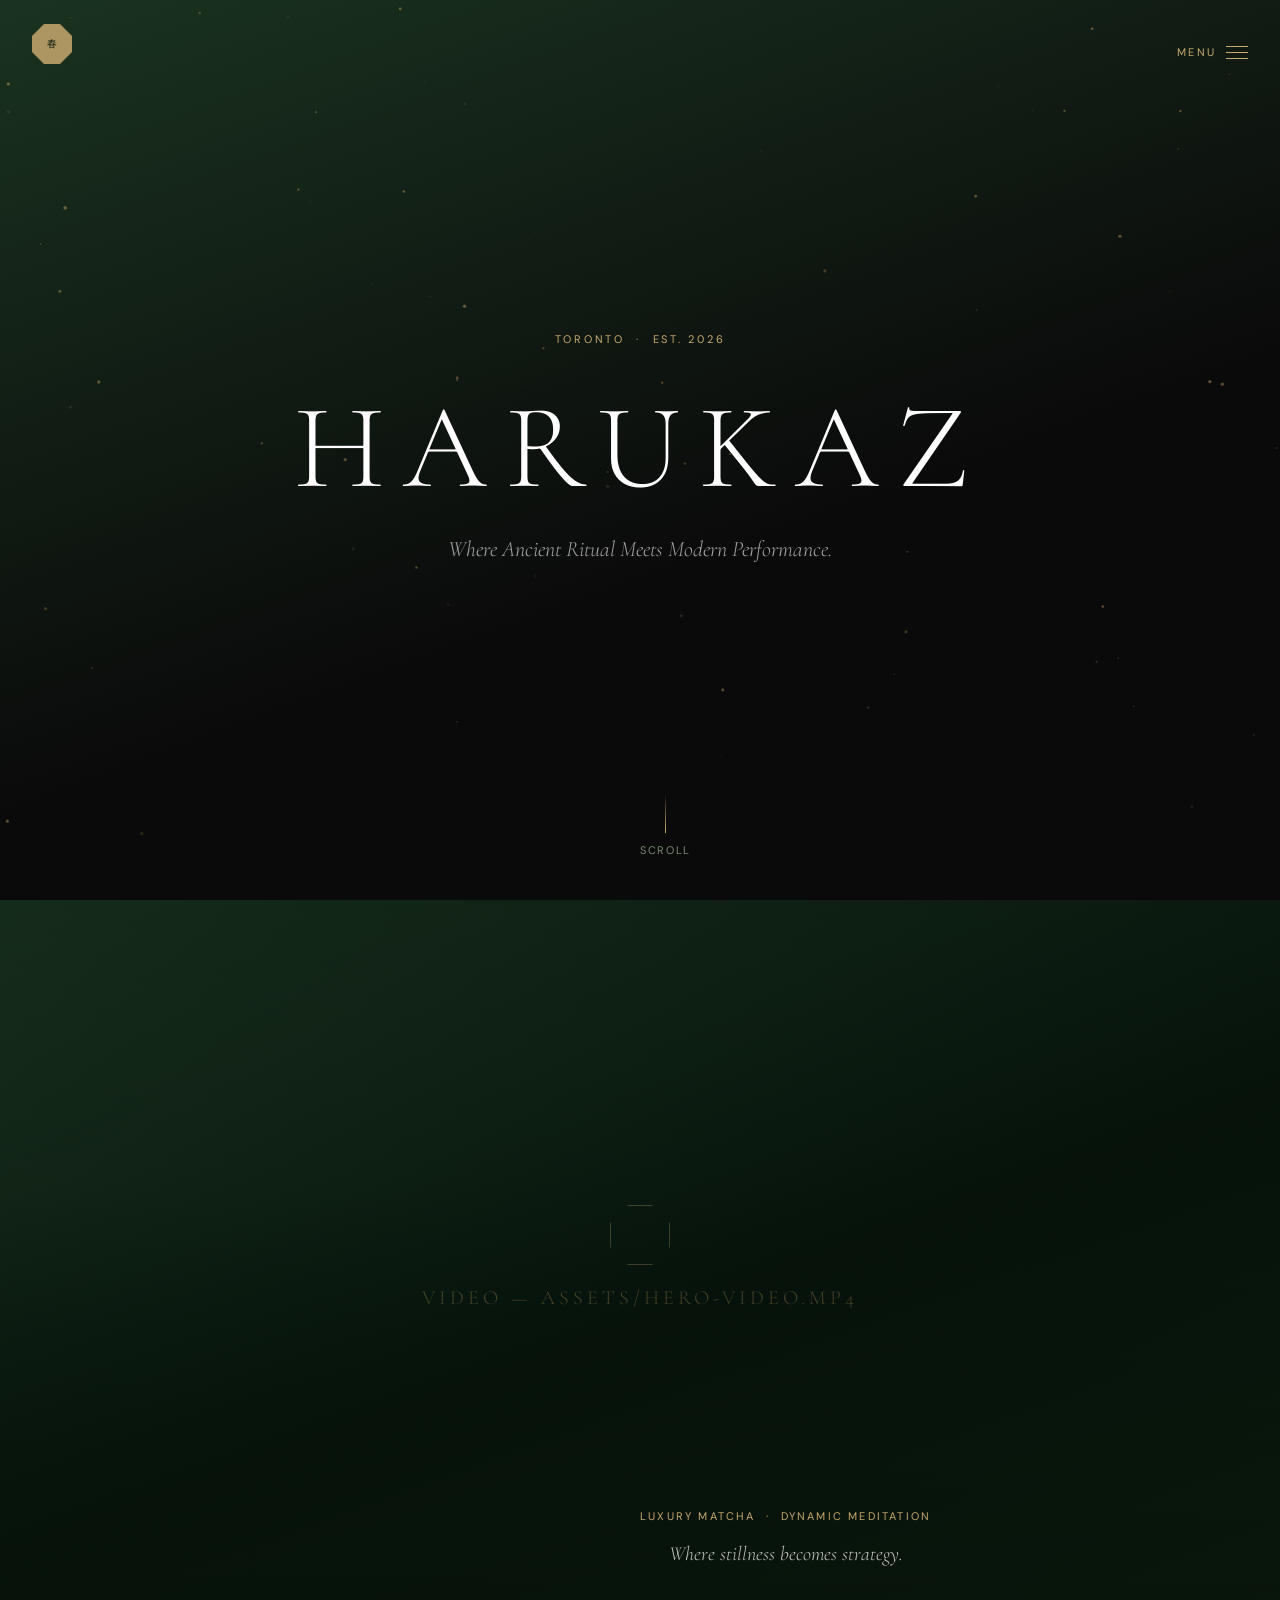
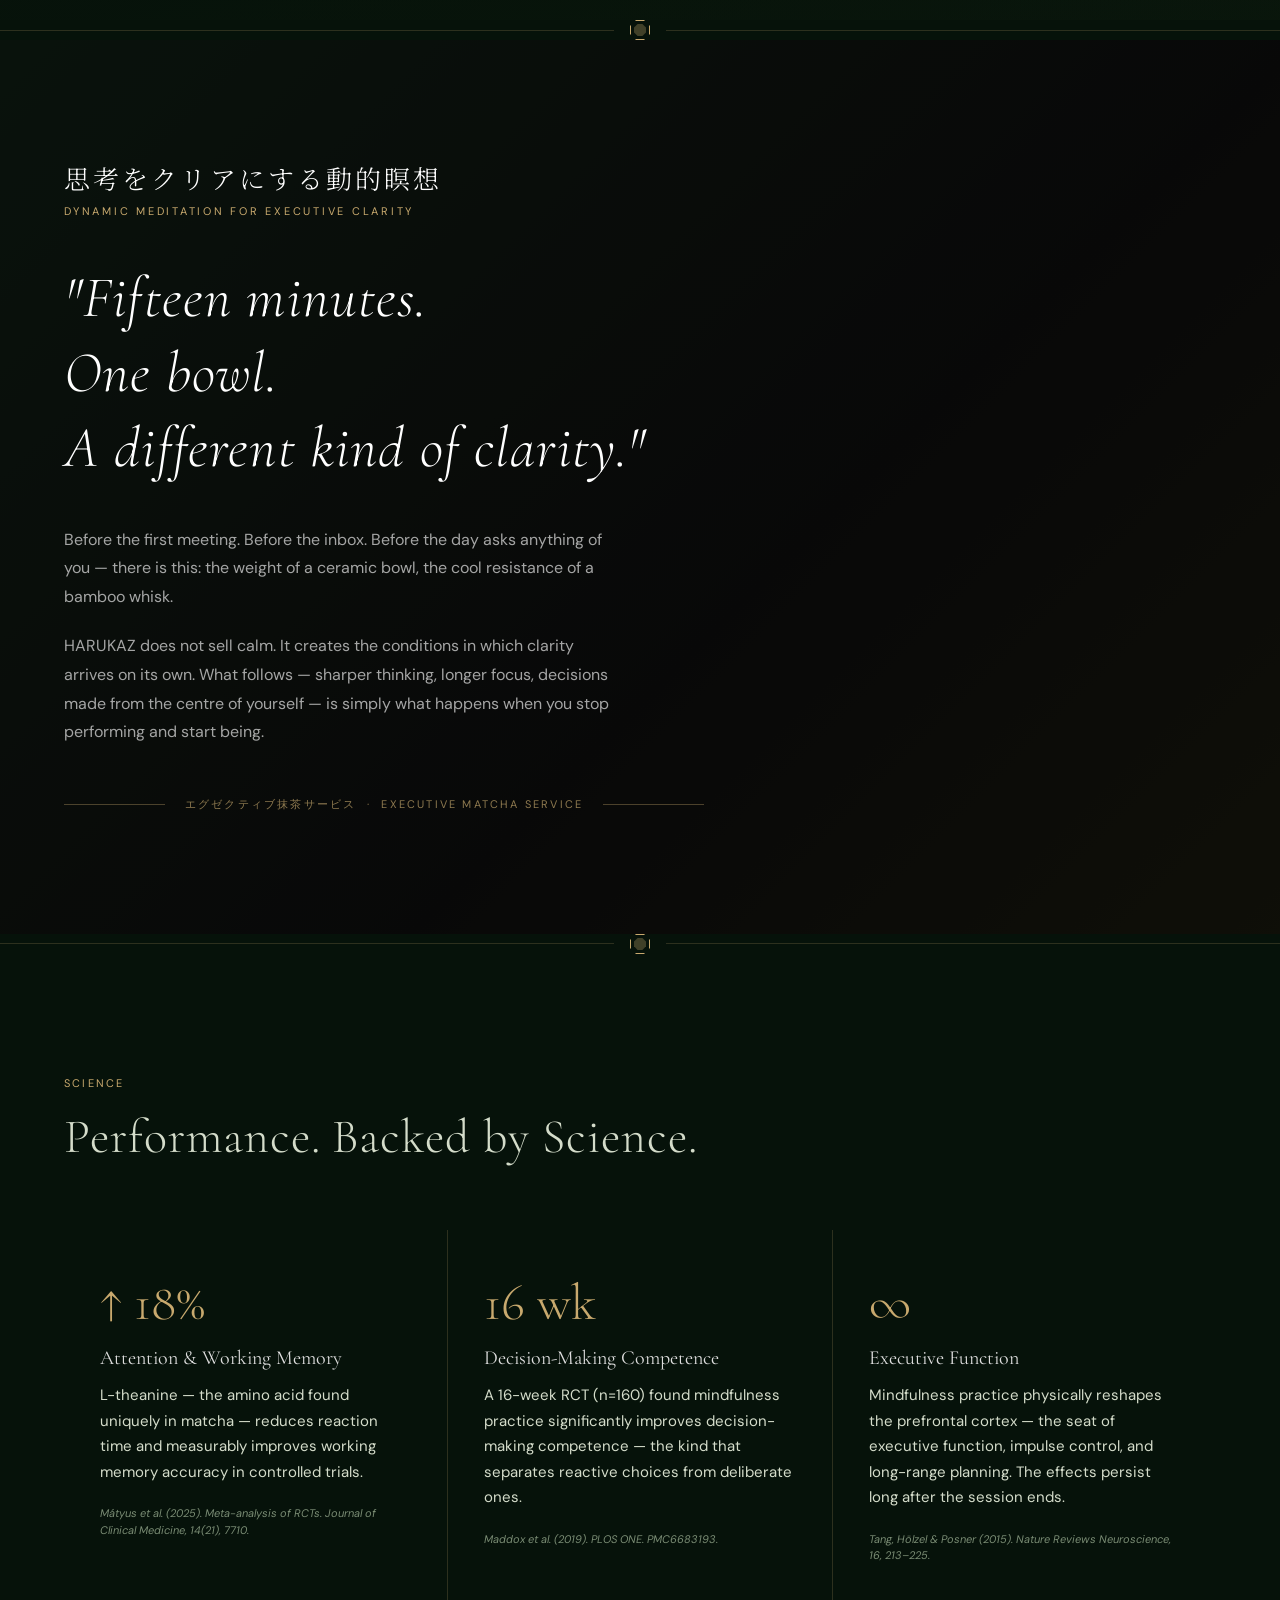
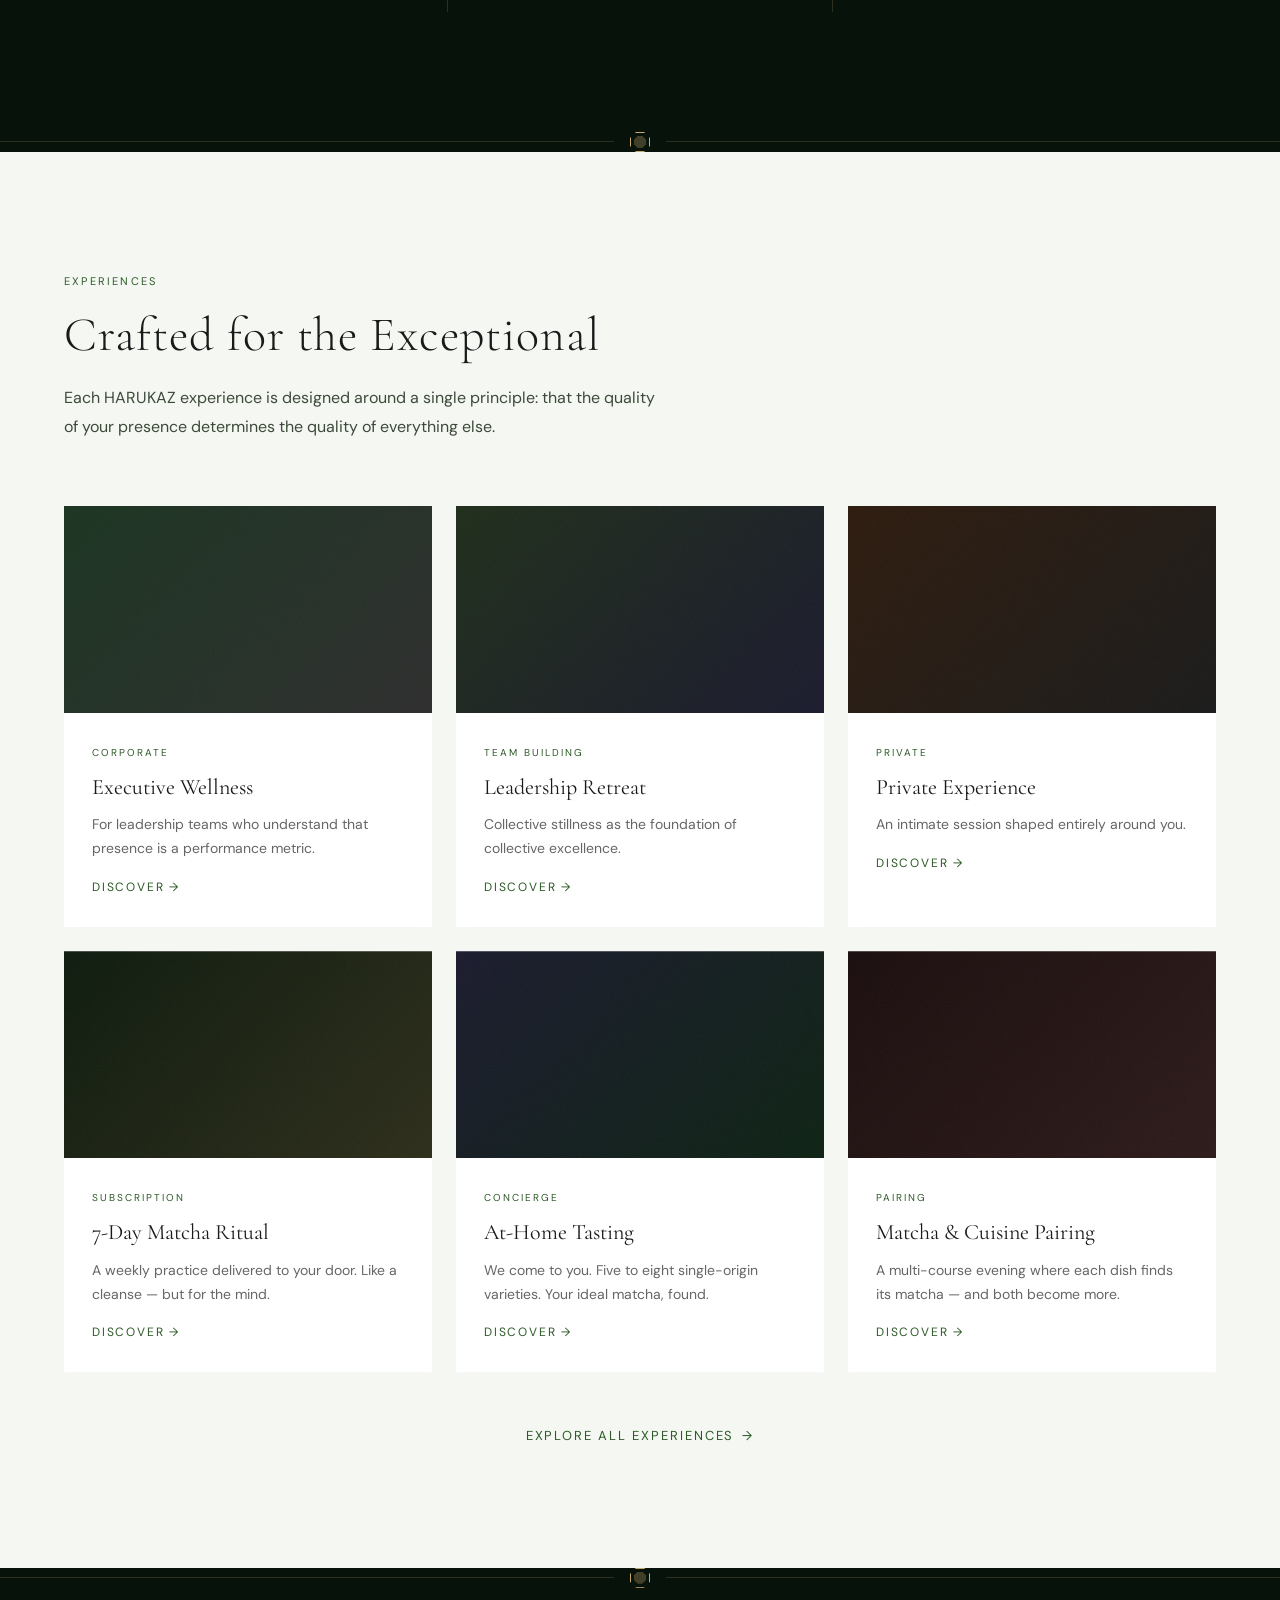
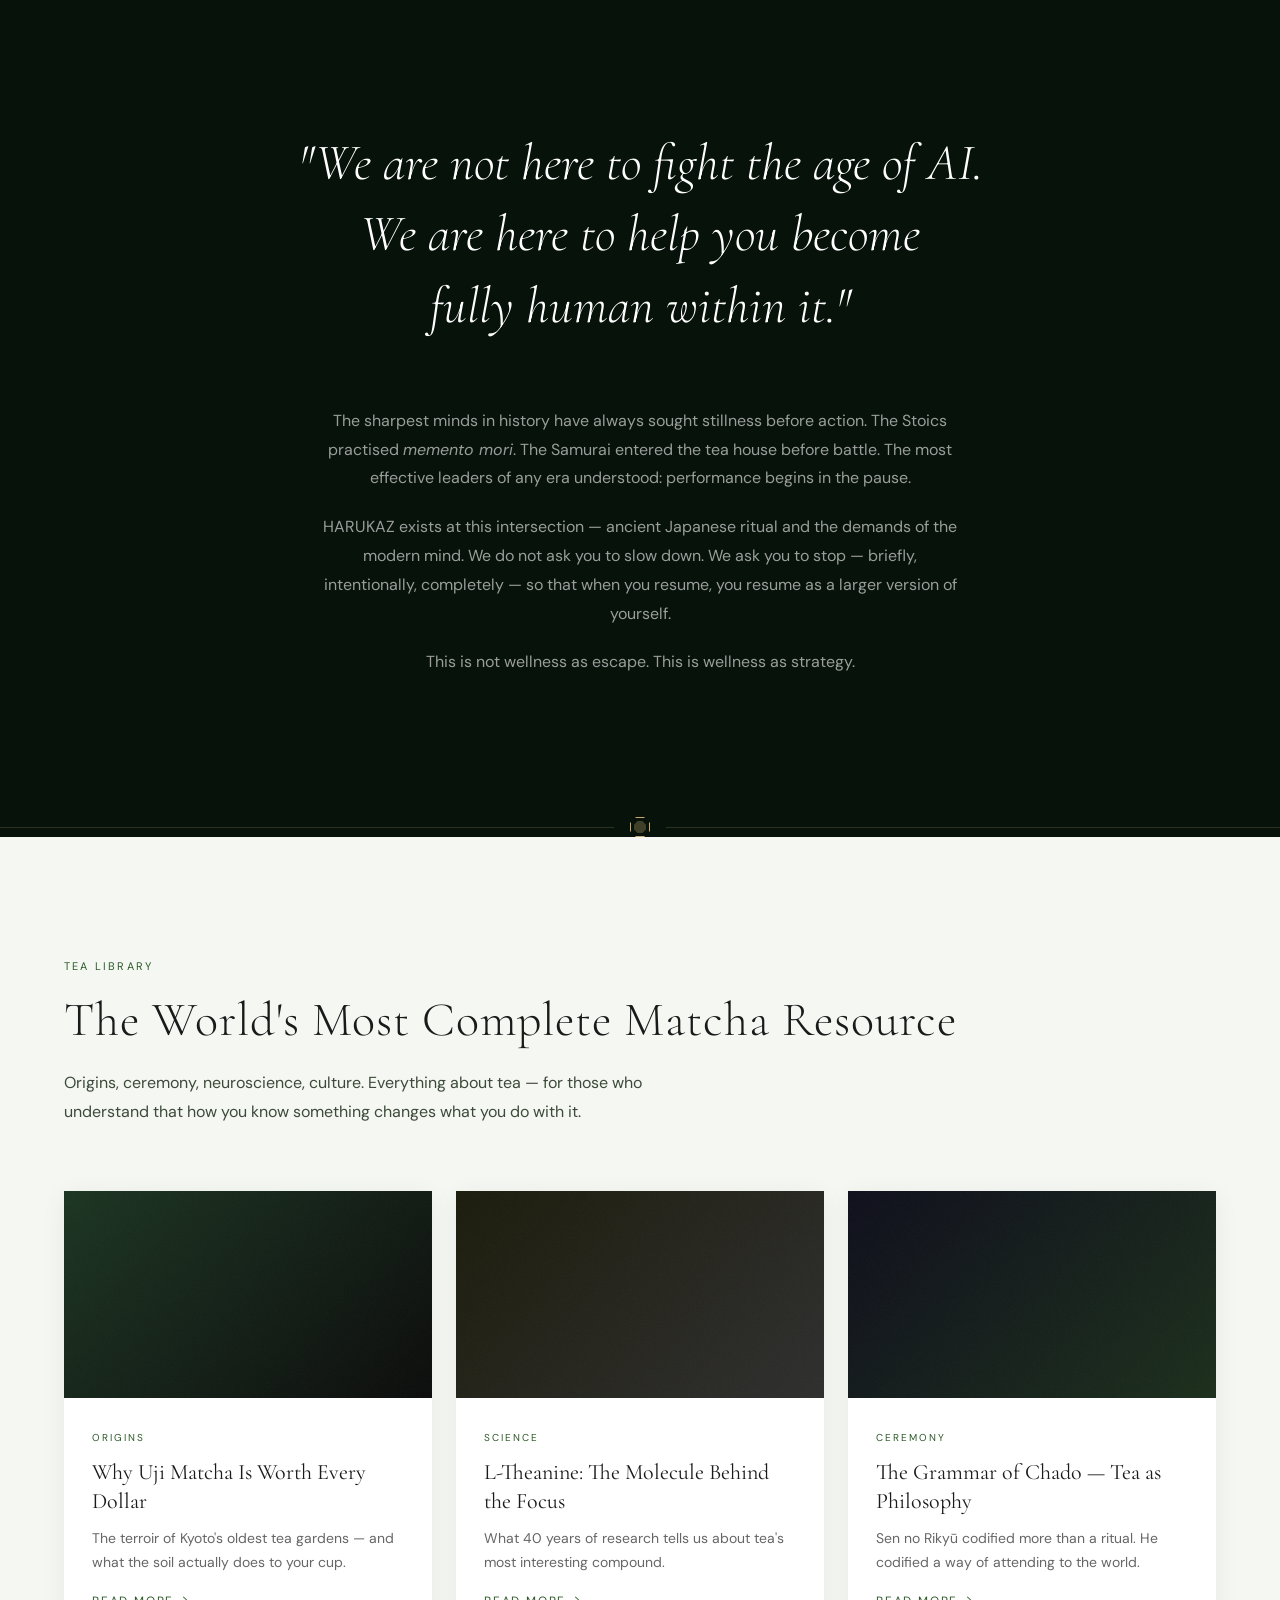
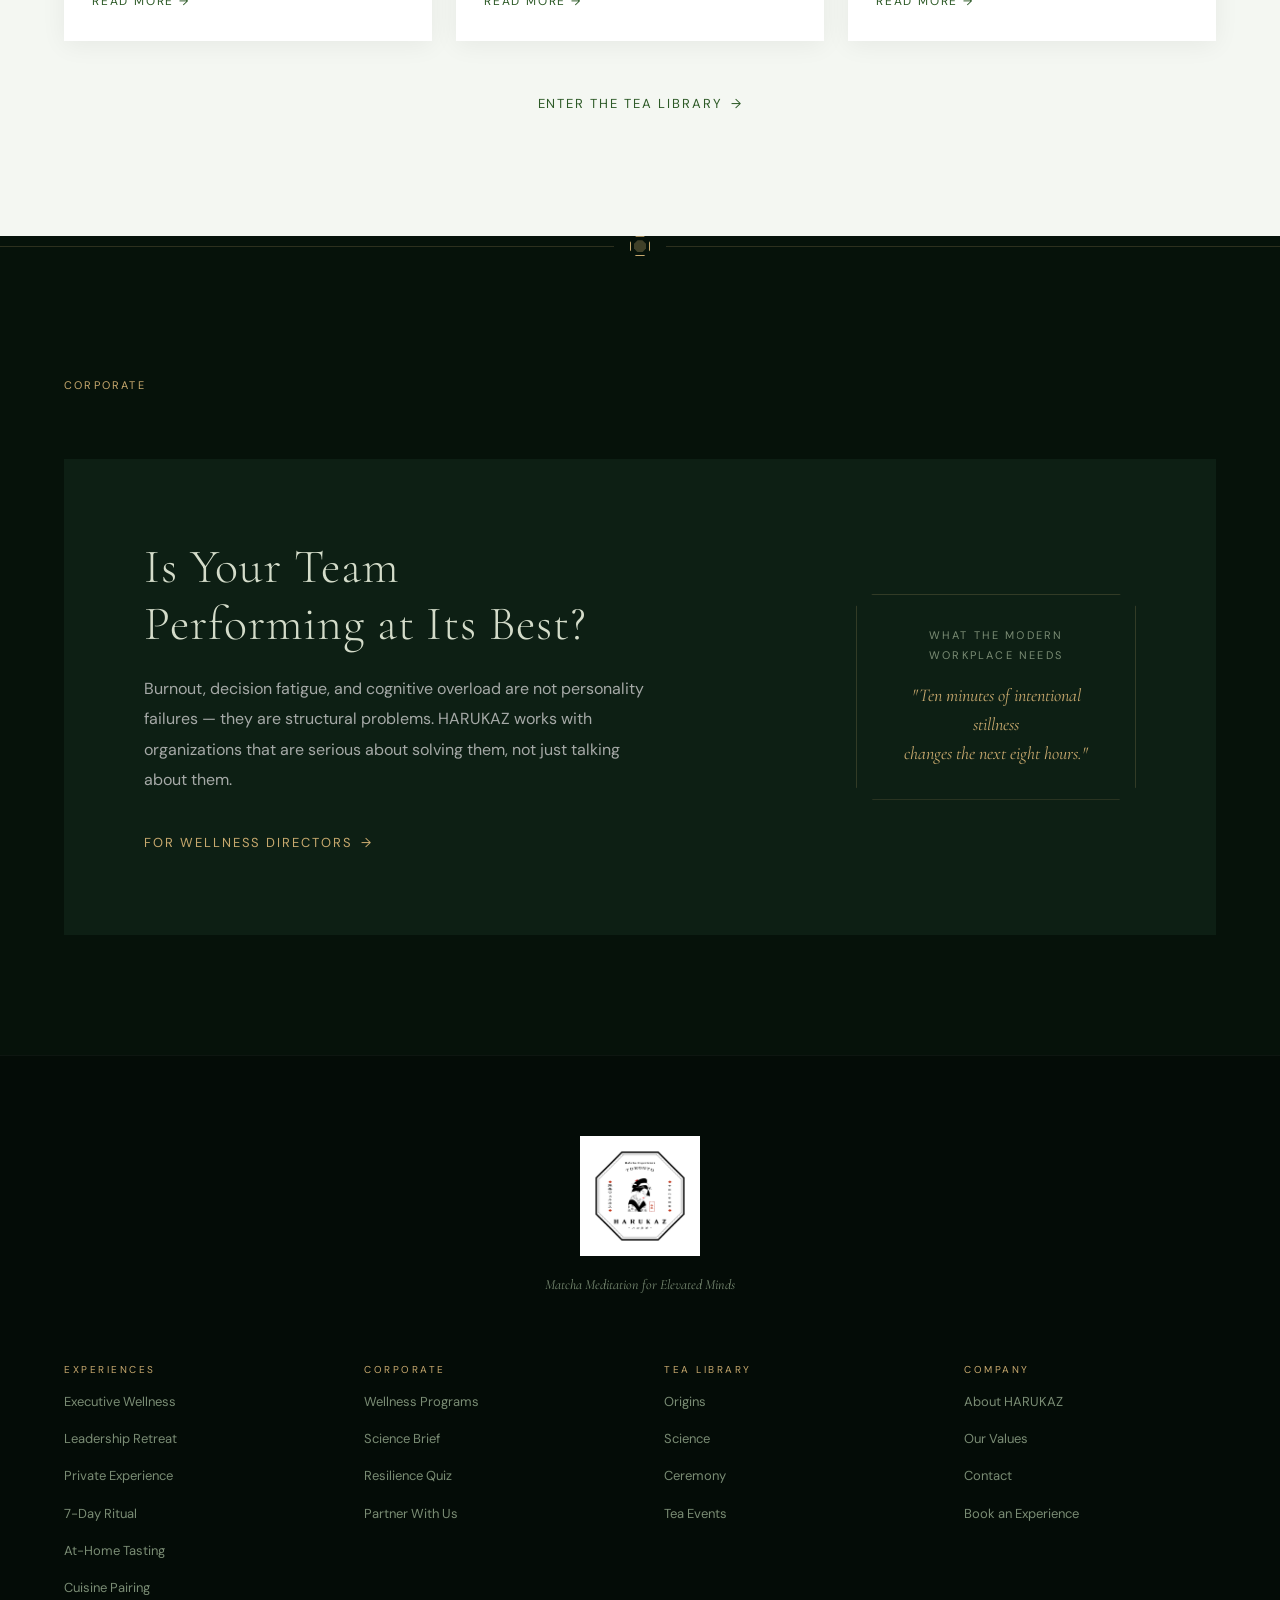
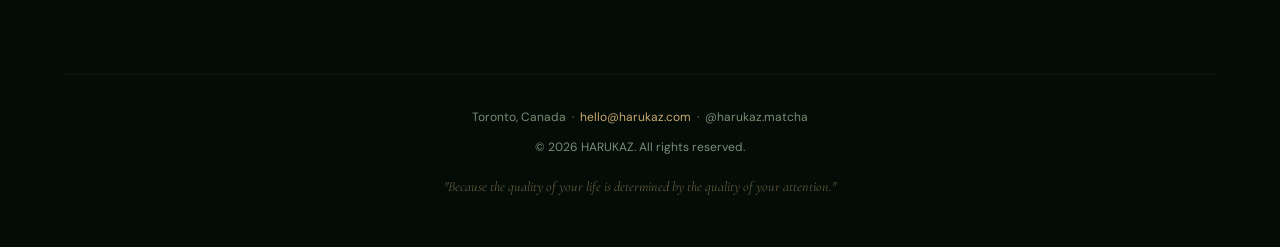
==== index.html @ bdcdd556 "Add hero image support and Japanese text overlays to Section 2 - Section 2 (Sensory Immersion) now a" ====
<!DOCTYPE html>
<html lang="en">
<head>
  <meta charset="UTF-8">
  <meta name="viewport" content="width=device-width, initial-scale=1.0">
  <title>HARUKAZ — Matcha Meditation for Elevated Minds</title>
  <meta name="description" content="HARUKAZ offers luxury matcha meditation experiences for corporations, luxury hotels, and private clients in Toronto and across Canada.">
  <link rel="icon" type="image/png" href="assets/Harukaz.png">
  <link rel="stylesheet" href="style.css">
  <style>
    /* Page-specific overrides */
    .hero { background: linear-gradient(160deg, #1A3320 0%, #0A0A0A 60%); }

    /* Section 2 — Sensory Immersion */
    .sensory { position: relative; min-height: 80vh; display: flex; align-items: center; overflow: hidden; }
    .sensory__bg {
      position: absolute; inset: 0;
      background: linear-gradient(135deg, #0D2213 0%, #0A0A0A 60%, #1A1A0A 100%);
    }
    /* 画像が入ったときの処理 */
    .sensory__img {
      position: absolute; inset: 0;
      width: 100%; height: 100%;
      object-fit: cover;
      object-position: center top;
      display: block;
    }
    .sensory__overlay { position: absolute; inset: 0; background: rgba(8,8,8,0.58); }
    .sensory__content {
      position: relative; z-index: 2;
      width: 100%; padding: 120px 0;
    }

    /* バッジ — 上部に「思考をクリアにする動的瞑想」 */
    .sensory__badge {
      display: flex;
      flex-direction: column;
      gap: 6px;
      margin-bottom: 40px;
    }
    .sensory__badge-jp {
      font-family: var(--font-jp);
      font-size: clamp(18px, 2.5vw, 26px);
      font-weight: 300;
      color: #fff;
      letter-spacing: 0.12em;
      line-height: 1.4;
    }
    .sensory__badge-en {
      font-size: 11px;
      letter-spacing: 0.25em;
      text-transform: uppercase;
      color: var(--gold);
    }

    .sensory__headline {
      font-family: var(--font-display);
      font-size: clamp(28px, 4.5vw, 58px);
      font-weight: 300;
      font-style: italic;
      color: #fff;
      line-height: 1.3;
      max-width: 800px;
      margin-bottom: 40px;
    }
    .sensory__body {
      max-width: 560px;
      color: rgba(204,204,204,0.8);
      line-height: 1.9;
      font-size: 16px;
      margin-bottom: 48px;
    }
    .sensory__body p + p { margin-top: 20px; }

    /* 下部「エグゼクティブ抹茶サービス」ライン */
    .sensory__service-tag {
      display: flex;
      align-items: center;
      gap: 20px;
      max-width: 640px;
    }
    .sensory__tag-line {
      flex: 1;
      height: 1px;
      background: rgba(200,169,110,0.35);
    }
    .sensory__tag-text {
      font-size: 11px;
      letter-spacing: 0.2em;
      text-transform: uppercase;
      color: rgba(200,169,110,0.7);
      white-space: nowrap;
      flex-shrink: 0;
    }

    /* Science section */
    .science-cols { display: grid; grid-template-columns: repeat(3, 1fr); gap: 1px; background: var(--border); }
    .science-col { background: var(--bg-dark); padding: 48px 36px; }
    .science-col__stat {
      font-family: var(--font-display);
      font-size: clamp(36px, 4vw, 56px);
      font-weight: 300;
      color: var(--gold);
      line-height: 1;
      margin-bottom: 16px;
    }
    .science-col__finding { font-size: 15px; color: var(--text-dark); line-height: 1.7; margin-bottom: 20px; }
    .science-col__citation { font-size: 11px; color: var(--text-muted); font-style: italic; line-height: 1.5; }

    /* Philosophy section */
    .philosophy { background: var(--bg-dark); padding: 140px 0; text-align: center; }
    .philosophy__quote {
      font-family: var(--font-display);
      font-size: clamp(28px, 4vw, 52px);
      font-weight: 300;
      font-style: italic;
      color: #fff;
      line-height: 1.4;
      max-width: 900px;
      margin: 0 auto 64px;
    }
    .philosophy__body {
      max-width: 640px;
      margin: 0 auto;
      color: rgba(204,204,204,0.75);
      line-height: 1.9;
    }
    .philosophy__body p + p { margin-top: 20px; }

    /* Corporate teaser */
    .corp-teaser {
      background: var(--card-1);
      padding: 80px;
      display: grid;
      grid-template-columns: 1fr auto;
      gap: 40px;
      align-items: center;
    }

    @media (max-width: 768px) {
      .science-cols { grid-template-columns: 1fr; }
      .corp-teaser { grid-template-columns: 1fr; padding: 48px 32px; }
    }
  </style>
</head>
<body>

<!-- ── Persistent Nav ── -->
<nav id="nav-persistent" aria-label="Site navigation">
  <a href="index.html" class="nav-logo-mark" aria-label="HARUKAZ Home">
    <div class="logo-placeholder" aria-hidden="true">春</div>
  </a>
  <button id="nav-toggle" class="nav-toggle" aria-label="Toggle navigation" aria-expanded="false">
    <span class="toggle-text">MENU</span>
    <span class="hamburger" aria-hidden="true">
      <span></span><span></span><span></span>
    </span>
  </button>
</nav>

<!-- ── Full-Screen Overlay Nav ── -->
<div id="nav-overlay" role="dialog" aria-modal="true" aria-label="Navigation menu">
  <div class="nav-overlay__logo" aria-hidden="true">
    <img src="assets/Harukaz.png" alt="HARUKAZ">
  </div>
  <ul class="nav-overlay__links">
    <li><a href="index.html">HOME</a></li>
    <li><a href="services.html">EXPERIENCES</a></li>
    <li><a href="corporate.html">CORPORATE</a></li>
    <li><a href="tea.html">TEA LIBRARY</a></li>
    <li><a href="book.html">BOOK</a></li>
    <li><a href="about.html">ABOUT</a></li>
    <li><a href="contact.html">CONTACT</a></li>
  </ul>
</div>

<!-- ─────────────────────────────────────
     SECTION 1 — CINEMATIC HERO
───────────────────────────────────────── -->
<section class="hero" aria-label="Welcome to HARUKAZ">
  <canvas id="hero-canvas" class="hero__canvas" aria-hidden="true"></canvas>
  <div class="hero__content">
    <p class="hero__eyebrow">TORONTO &nbsp;·&nbsp; EST. 2026</p>
    <h1 class="hero__title">HARUKAZ</h1>
    <p class="hero__tagline">Where Ancient Ritual Meets Modern Performance.</p>
  </div>
  <div class="hero__scroll" aria-hidden="true">
    <div class="hero__scroll__arrow"></div>
    <span>SCROLL</span>
  </div>
</section>

<!-- ─────────────────────────────────────
     HERO VIDEO — Luxury Matcha Meditation
───────────────────────────────────────── -->
<section class="hero-video" aria-label="HARUKAZ Experience Film">
  <!--
    Drop your video file into assets/ and update the src below.
    Recommended: MP4, H.264, 1920×1080 or 1920×810 (cinematic crop).
    Keep it under 15MB for fast load. Autoplay requires muted + playsinline.
  -->
  <video autoplay muted loop playsinline poster="assets/video-poster.jpg">
    <source src="assets/hero-video.mp4" type="video/mp4">
  </video>
  <!-- Shown only when no video file is present -->
  <div class="hero-video__placeholder" id="video-placeholder">
    Video — assets/hero-video.mp4
  </div>
  <div class="hero-video__overlay"></div>
  <div class="hero-video__caption reveal">
    <div class="label">LUXURY MATCHA &nbsp;·&nbsp; DYNAMIC MEDITATION</div>
    <p>Where stillness becomes strategy.</p>
  </div>
</section>

<div class="divider"><div class="divider__line"></div><div class="divider__octagon"></div><div class="divider__line"></div></div>

<!-- ─────────────────────────────────────
     SECTION 2 — SENSORY IMMERSION
───────────────────────────────────────── -->
<section class="sensory section--dark">
  <!-- 画像ファイルを assets/hero-matcha.jpg に置いてください -->
  <div class="sensory__bg">
    <img src="assets/hero-matcha.jpg" alt="Ceremonial matcha in black chawan" class="sensory__img" onerror="this.style.display='none'">
  </div>
  <div class="sensory__overlay"></div>
  <div class="sensory__content">
    <div class="container">

      <!-- テキストオーバーレイ — 画像の上に重なる -->
      <div class="sensory__badge reveal">
        <span class="sensory__badge-jp">思考をクリアにする動的瞑想</span>
        <span class="sensory__badge-en">DYNAMIC MEDITATION FOR EXECUTIVE CLARITY</span>
      </div>

      <h2 class="sensory__headline reveal reveal-delay-1">
        "Fifteen minutes.<br>One bowl.<br>A different kind of clarity."
      </h2>
      <div class="sensory__body reveal reveal-delay-2">
        <p>Before the first meeting. Before the inbox. Before the day asks anything of you — there is this: the weight of a ceramic bowl, the cool resistance of a bamboo whisk.</p>
        <p>HARUKAZ does not sell calm. It creates the conditions in which clarity arrives on its own. What follows — sharper thinking, longer focus, decisions made from the centre of yourself — is simply what happens when you stop performing and start being.</p>
      </div>

      <div class="sensory__service-tag reveal reveal-delay-3">
        <span class="sensory__tag-line"></span>
        <span class="sensory__tag-text">エグゼクティブ抹茶サービス &nbsp;·&nbsp; EXECUTIVE MATCHA SERVICE</span>
        <span class="sensory__tag-line"></span>
      </div>
    </div>
  </div>
</section>

<div class="divider"><div class="divider__line"></div><div class="divider__octagon"></div><div class="divider__line"></div></div>

<!-- ─────────────────────────────────────
     SECTION 3 — THE SCIENCE
───────────────────────────────────────── -->
<section class="section section--dark">
  <div class="container">
    <div class="section-header reveal">
      <div class="label">SCIENCE</div>
      <h2>Performance. Backed by Science.</h2>
    </div>
    <div class="science-cols">
      <div class="science-col reveal">
        <div class="science-col__stat">↑ 18%</div>
        <h3 style="font-size:20px;margin-bottom:12px;color:#ddd;">Attention &amp; Working Memory</h3>
        <p class="science-col__finding">L-theanine — the amino acid found uniquely in matcha — reduces reaction time and measurably improves working memory accuracy in controlled trials.</p>
        <p class="science-col__citation">Mátyus et al. (2025). Meta-analysis of RCTs. <em>Journal of Clinical Medicine</em>, 14(21), 7710.</p>
      </div>
      <div class="science-col reveal reveal-delay-2">
        <div class="science-col__stat">16 wk</div>
        <h3 style="font-size:20px;margin-bottom:12px;color:#ddd;">Decision-Making Competence</h3>
        <p class="science-col__finding">A 16-week RCT (n=160) found mindfulness practice significantly improves decision-making competence — the kind that separates reactive choices from deliberate ones.</p>
        <p class="science-col__citation">Maddox et al. (2019). <em>PLOS ONE</em>. PMC6683193.</p>
      </div>
      <div class="science-col reveal reveal-delay-4">
        <div class="science-col__stat">∞</div>
        <h3 style="font-size:20px;margin-bottom:12px;color:#ddd;">Executive Function</h3>
        <p class="science-col__finding">Mindfulness practice physically reshapes the prefrontal cortex — the seat of executive function, impulse control, and long-range planning. The effects persist long after the session ends.</p>
        <p class="science-col__citation">Tang, Hölzel &amp; Posner (2015). <em>Nature Reviews Neuroscience</em>, 16, 213–225.</p>
      </div>
    </div>
  </div>
</section>

<div class="divider"><div class="divider__line"></div><div class="divider__octagon"></div><div class="divider__line"></div></div>

<!-- ─────────────────────────────────────
     SECTION 4 — EXPERIENCES PREVIEW
───────────────────────────────────────── -->
<section class="section section--light">
  <div class="container">
    <div class="section-header reveal">
      <div class="label">EXPERIENCES</div>
      <h2>Crafted for the Exceptional</h2>
      <p>Each HARUKAZ experience is designed around a single principle: that the quality of your presence determines the quality of everything else.</p>
    </div>

    <div class="card-grid card-grid--6" style="margin-bottom:48px;">

      <article class="card card--light card--service reveal">
        <div class="card__image">
          <div class="img-placeholder img-placeholder--wide" style="background:linear-gradient(135deg,#1A3320,#2D2D2D);"></div>
        </div>
        <div class="card__body">
          <span class="card__tag">CORPORATE</span>
          <h3 class="card__title">Executive Wellness</h3>
          <p class="card__excerpt">For leadership teams who understand that presence is a performance metric.</p>
          <a href="services.html#executive" class="card__link">Discover</a>
        </div>
      </article>

      <article class="card card--light card--service reveal reveal-delay-1">
        <div class="card__image">
          <div class="img-placeholder img-placeholder--wide" style="background:linear-gradient(135deg,#1F2D1A,#1A1A2D);"></div>
        </div>
        <div class="card__body">
          <span class="card__tag">TEAM BUILDING</span>
          <h3 class="card__title">Leadership Retreat</h3>
          <p class="card__excerpt">Collective stillness as the foundation of collective excellence.</p>
          <a href="services.html#leadership" class="card__link">Discover</a>
        </div>
      </article>

      <article class="card card--light card--service reveal reveal-delay-2">
        <div class="card__image">
          <div class="img-placeholder img-placeholder--wide" style="background:linear-gradient(135deg,#2D1A0D,#1A1A1A);"></div>
        </div>
        <div class="card__body">
          <span class="card__tag">PRIVATE</span>
          <h3 class="card__title">Private Experience</h3>
          <p class="card__excerpt">An intimate session shaped entirely around you.</p>
          <a href="services.html#private" class="card__link">Discover</a>
        </div>
      </article>

      <article class="card card--light card--service reveal">
        <div class="card__image">
          <div class="img-placeholder img-placeholder--wide" style="background:linear-gradient(135deg,#0D1A0D,#2D2D1A);"></div>
        </div>
        <div class="card__body">
          <span class="card__tag">SUBSCRIPTION</span>
          <h3 class="card__title">7-Day Matcha Ritual</h3>
          <p class="card__excerpt">A weekly practice delivered to your door. Like a cleanse — but for the mind.</p>
          <a href="services.html#ritual" class="card__link">Discover</a>
        </div>
      </article>

      <article class="card card--light card--service reveal reveal-delay-1">
        <div class="card__image">
          <div class="img-placeholder img-placeholder--wide" style="background:linear-gradient(135deg,#1A1A2D,#0D2213);"></div>
        </div>
        <div class="card__body">
          <span class="card__tag">CONCIERGE</span>
          <h3 class="card__title">At-Home Tasting</h3>
          <p class="card__excerpt">We come to you. Five to eight single-origin varieties. Your ideal matcha, found.</p>
          <a href="services.html#tasting" class="card__link">Discover</a>
        </div>
      </article>

      <article class="card card--light card--service reveal reveal-delay-2">
        <div class="card__image">
          <div class="img-placeholder img-placeholder--wide" style="background:linear-gradient(135deg,#1A0D0D,#2D1A1A);"></div>
        </div>
        <div class="card__body">
          <span class="card__tag">PAIRING</span>
          <h3 class="card__title">Matcha &amp; Cuisine Pairing</h3>
          <p class="card__excerpt">A multi-course evening where each dish finds its matcha — and both become more.</p>
          <a href="services.html#pairing" class="card__link">Discover</a>
        </div>
      </article>

    </div>
    <div style="text-align:center;" class="reveal">
      <a href="services.html" class="text-link">Explore All Experiences</a>
    </div>
  </div>
</section>

<div class="divider"><div class="divider__line"></div><div class="divider__octagon"></div><div class="divider__line"></div></div>

<!-- ─────────────────────────────────────
     SECTION 5 — PHILOSOPHY
───────────────────────────────────────── -->
<section class="philosophy section--dark">
  <div class="container container--narrow">
    <div class="reveal">
      <blockquote class="philosophy__quote">
        "We are not here to fight the age of AI.<br>
        We are here to help you become<br>fully human within it."
      </blockquote>
    </div>
    <div class="philosophy__body reveal reveal-delay-2">
      <p>The sharpest minds in history have always sought stillness before action. The Stoics practised <em>memento mori</em>. The Samurai entered the tea house before battle. The most effective leaders of any era understood: performance begins in the pause.</p>
      <p>HARUKAZ exists at this intersection — ancient Japanese ritual and the demands of the modern mind. We do not ask you to slow down. We ask you to stop — briefly, intentionally, completely — so that when you resume, you resume as a larger version of yourself.</p>
      <p>This is not wellness as escape. This is wellness as strategy.</p>
    </div>
  </div>
</section>

<div class="divider"><div class="divider__line"></div><div class="divider__octagon"></div><div class="divider__line"></div></div>

<!-- ─────────────────────────────────────
     SECTION 6 — TEA LIBRARY TEASER
───────────────────────────────────────── -->
<section class="section section--light">
  <div class="container">
    <div class="section-header reveal">
      <div class="label">TEA LIBRARY</div>
      <h2>The World's Most Complete Matcha Resource</h2>
      <p>Origins, ceremony, neuroscience, culture. Everything about tea — for those who understand that how you know something changes what you do with it.</p>
    </div>

    <div class="card-grid card-grid--3" style="margin-bottom:48px;">
      <article class="card card--light reveal">
        <div class="card__image">
          <div class="img-placeholder img-placeholder--wide" style="background:linear-gradient(135deg,#1A3320,#0A0A0A);"></div>
        </div>
        <div class="card__body">
          <span class="card__tag">ORIGINS</span>
          <h3 class="card__title">Why Uji Matcha Is Worth Every Dollar</h3>
          <p class="card__excerpt">The terroir of Kyoto's oldest tea gardens — and what the soil actually does to your cup.</p>
          <a href="tea.html" class="card__link">Read more</a>
        </div>
      </article>

      <article class="card card--light reveal reveal-delay-2">
        <div class="card__image">
          <div class="img-placeholder img-placeholder--wide" style="background:linear-gradient(135deg,#1A1A0A,#2D2D2D);"></div>
        </div>
        <div class="card__body">
          <span class="card__tag">SCIENCE</span>
          <h3 class="card__title">L-Theanine: The Molecule Behind the Focus</h3>
          <p class="card__excerpt">What 40 years of research tells us about tea's most interesting compound.</p>
          <a href="tea.html" class="card__link">Read more</a>
        </div>
      </article>

      <article class="card card--light reveal reveal-delay-4">
        <div class="card__image">
          <div class="img-placeholder img-placeholder--wide" style="background:linear-gradient(135deg,#0D0D1A,#1A2D1A);"></div>
        </div>
        <div class="card__body">
          <span class="card__tag">CEREMONY</span>
          <h3 class="card__title">The Grammar of Chado — Tea as Philosophy</h3>
          <p class="card__excerpt">Sen no Rikyū codified more than a ritual. He codified a way of attending to the world.</p>
          <a href="tea.html" class="card__link">Read more</a>
        </div>
      </article>
    </div>
    <div style="text-align:center;" class="reveal">
      <a href="tea.html" class="text-link">Enter the Tea Library</a>
    </div>
  </div>
</section>

<div class="divider"><div class="divider__line"></div><div class="divider__octagon"></div><div class="divider__line"></div></div>

<!-- ─────────────────────────────────────
     SECTION 7 — CORPORATE TEASER
───────────────────────────────────────── -->
<section class="section section--dark">
  <div class="container">
    <div class="section-header reveal">
      <div class="label">CORPORATE</div>
    </div>
    <div class="corp-teaser reveal">
      <div>
        <h2 style="margin-bottom:20px;">Is Your Team<br>Performing at Its Best?</h2>
        <p style="max-width:520px;color:rgba(204,204,204,0.8);line-height:1.9;margin-bottom:32px;">Burnout, decision fatigue, and cognitive overload are not personality failures — they are structural problems. HARUKAZ works with organizations that are serious about solving them, not just talking about them.</p>
        <a href="corporate.html" class="text-link">For Wellness Directors</a>
      </div>
      <div style="flex-shrink:0;">
        <div class="oct-frame" style="text-align:center;max-width:280px;">
          <p style="font-size:11px;letter-spacing:0.2em;text-transform:uppercase;color:var(--text-muted);margin-bottom:16px;">What the Modern Workplace Needs</p>
          <p style="font-family:var(--font-display);font-size:18px;font-style:italic;color:var(--gold);line-height:1.6;">"Ten minutes of intentional stillness<br>changes the next eight hours."</p>
        </div>
      </div>
    </div>
  </div>
</section>

<!-- ─────────────────────────────────────
     FOOTER
───────────────────────────────────────── -->
<footer>
  <div class="container">
    <div style="text-align:center;margin-bottom:8px;">
      <div class="footer-logo">
        <img src="assets/Harukaz.png" alt="HARUKAZ">
      </div>
    </div>
    <p class="footer-tagline">Matcha Meditation for Elevated Minds</p>

    <div class="footer-grid">
      <div class="footer-col">
        <p class="footer-col__heading">EXPERIENCES</p>
        
        <ul>
          <li><a href="services.html#executive">Executive Wellness</a></li>
          <li><a href="services.html#leadership">Leadership Retreat</a></li>
          <li><a href="services.html#private">Private Experience</a></li>
          <li><a href="services.html#ritual">7-Day Ritual</a></li>
          <li><a href="services.html#tasting">At-Home Tasting</a></li>
          <li><a href="services.html#pairing">Cuisine Pairing</a></li>
        </ul>
      </div>
      <div class="footer-col">
        <p class="footer-col__heading">CORPORATE</p>
        
        <ul>
          <li><a href="corporate.html">Wellness Programs</a></li>
          <li><a href="corporate.html#science">Science Brief</a></li>
          <li><a href="corporate.html#quiz">Resilience Quiz</a></li>
          <li><a href="book.html">Partner With Us</a></li>
        </ul>
      </div>
      <div class="footer-col">
        <p class="footer-col__heading">TEA LIBRARY</p>
        
        <ul>
          <li><a href="tea.html#origins">Origins</a></li>
          <li><a href="tea.html#science">Science</a></li>
          <li><a href="tea.html#ceremony">Ceremony</a></li>
          <li><a href="tea.html#events">Tea Events</a></li>
        </ul>
      </div>
      <div class="footer-col">
        <p class="footer-col__heading">COMPANY</p>
        
        <ul>
          <li><a href="about.html">About HARUKAZ</a></li>
          <li><a href="about.html#values">Our Values</a></li>
          <li><a href="contact.html">Contact</a></li>
          <li><a href="book.html">Book an Experience</a></li>
        </ul>
      </div>
    </div>

    <div class="footer-bottom">
      <p>Toronto, Canada &nbsp;·&nbsp; <a href="mailto:hello@harukaz.com" style="color:var(--gold);">hello@harukaz.com</a> &nbsp;·&nbsp; @harukaz.matcha</p>
      <p>© 2026 HARUKAZ. All rights reserved.</p>
      <p class="quote">"Because the quality of your life is determined by the quality of your attention."</p>
    </div>
  </div>
</footer>

<script src="main.js"></script>
</body>
</html>
---- style.css ----
/* ─────────────────────────────────────────────
   HARUKAZ — Global Stylesheet
   春風 · Matcha Meditation for Elevated Minds
   ───────────────────────────────────────────── */

@import url('https://fonts.googleapis.com/css2?family=Cormorant+Garamond:ital,wght@0,300;0,400;0,500;0,600;1,300;1,400;1,500&family=DM+Sans:wght@300;400;500&family=Noto+Serif+JP:wght@300;400;500&display=swap');

/* ── Reset & Base ── */
*, *::before, *::after { box-sizing: border-box; margin: 0; padding: 0; }

:root {
  --bg-dark:    #06120A;
  --bg-light:   #F4F7F2;
  --card-1:     #0D1F14;
  --card-2:     #162A1C;
  --gold:       #C8A96E;
  --gold-dim:   rgba(200,169,110,0.15);
  --red:        #C0392B;
  --matcha:     #2D5A27;
  --matcha-deep:#1A3320;
  --text-dark:  #D4DCCA;
  --text-light: #3D4A3A;
  --text-muted: #7A8C74;
  --border:     rgba(200,169,110,0.2);

  --font-display: 'Cormorant Garamond', Georgia, serif;
  --font-body:    'DM Sans', system-ui, sans-serif;
  --font-jp:      'Noto Serif JP', serif;

  --transition: 0.6s cubic-bezier(0.25, 0.46, 0.45, 0.94);
  --transition-fast: 0.3s ease;
}

html { scroll-behavior: smooth; font-size: 16px; }

body {
  font-family: var(--font-body);
  background: var(--bg-dark);
  color: var(--text-dark);
  line-height: 1.7;
  overflow-x: hidden;
}

img { display: block; max-width: 100%; height: auto; }
a { color: inherit; text-decoration: none; }
button { cursor: pointer; border: none; background: none; font-family: inherit; }

/* ── Typography Scale ── */
h1 { font-family: var(--font-display); font-size: clamp(48px, 8vw, 72px); font-weight: 300; letter-spacing: 0.02em; line-height: 1.1; }
h2 { font-family: var(--font-display); font-size: clamp(32px, 5vw, 48px); font-weight: 300; letter-spacing: 0.02em; line-height: 1.2; }
h3 { font-family: var(--font-display); font-size: clamp(20px, 3vw, 28px); font-weight: 400; line-height: 1.3; }
p  { font-size: 16px; line-height: 1.8; }

.label {
  font-family: var(--font-body);
  font-size: 11px;
  letter-spacing: 0.2em;
  text-transform: uppercase;
  color: var(--gold);
  display: flex;
  align-items: baseline;
  gap: 0.6em;
}
.label .jp {
  font-family: var(--font-jp);
  font-size: 12px;
  letter-spacing: 0.1em;
  text-transform: none;
}

.caption { font-size: 12px; letter-spacing: 0.05em; color: var(--text-muted); }

/* ── Layout Utilities ── */
.container { width: 100%; max-width: 1200px; margin: 0 auto; padding: 0 24px; }
.container--wide { max-width: 1400px; }
.container--narrow { max-width: 800px; }

.section { padding: 120px 0; }
.section--dark  { background: var(--bg-dark); color: var(--text-dark); }
.section--light { background: var(--bg-light); color: var(--text-light); }
.section--light .label { color: var(--matcha); }
.section--light h2, .section--light h3 { color: #1A1A1A; }
.section--light p { color: var(--text-light); }

/* ── Gold Divider ── */
.divider {
  display: flex;
  align-items: center;
  gap: 16px;
  margin: 0;
  overflow: hidden;
}
.divider__line { flex: 1; height: 1px; background: var(--border); }
.divider__octagon {
  width: 20px; height: 20px; flex-shrink: 0;
  display: inline-block;
  background: transparent;
  clip-path: polygon(30% 0%, 70% 0%, 100% 30%, 100% 70%, 70% 100%, 30% 100%, 0% 70%, 0% 30%);
  border: 1px solid var(--gold);
  position: relative;
}
.divider__octagon::after {
  content: '';
  position: absolute;
  inset: 3px;
  clip-path: polygon(30% 0%, 70% 0%, 100% 30%, 100% 70%, 70% 100%, 30% 100%, 0% 70%, 0% 30%);
  background: var(--gold);
  opacity: 0.3;
}

/* ── Octagon Motif ── */
.oct-frame {
  position: relative;
  padding: 32px 40px;
}
.oct-frame::before {
  content: '';
  position: absolute;
  inset: 0;
  clip-path: polygon(6% 0%, 94% 0%, 100% 6%, 100% 94%, 94% 100%, 6% 100%, 0% 94%, 0% 6%);
  border: 1px solid var(--border);
  pointer-events: none;
}

/* ── Navigation (Full-Screen Overlay) ── */
#nav-persistent {
  position: fixed;
  top: 0; left: 0; right: 0;
  z-index: 900;
  padding: 24px 32px;
  display: flex;
  justify-content: space-between;
  align-items: center;
  pointer-events: none;
  transition: background 0.5s ease, backdrop-filter 0.5s ease, padding 0.4s ease;
}
#nav-persistent.scrolled {
  background: rgba(6, 18, 10, 0.88);
  backdrop-filter: blur(14px);
  -webkit-backdrop-filter: blur(14px);
  padding: 16px 32px;
  border-bottom: 1px solid rgba(200, 169, 110, 0.12);
}
#nav-persistent > * { pointer-events: all; }

.nav-logo-mark {
  width: 56px; height: 56px;
  opacity: 0.85;
  transition: opacity var(--transition-fast);
}
.nav-logo-mark:hover { opacity: 1; }
.nav-logo-mark img { width: 100%; height: 100%; object-fit: contain; }

/* Overlay logo: invert white bg so it shows cleanly on dark overlay */
.nav-overlay__logo img {
  filter: invert(1);
  mix-blend-mode: screen;
}
.nav-logo-mark .logo-placeholder {
  width: 40px; height: 40px;
  clip-path: polygon(30% 0%, 70% 0%, 100% 30%, 100% 70%, 70% 100%, 30% 100%, 0% 70%, 0% 30%);
  background: var(--gold);
  display: flex; align-items: center; justify-content: center;
  font-family: var(--font-display);
  font-size: 10px;
  color: var(--bg-dark);
  letter-spacing: 0.05em;
}

.nav-toggle {
  font-family: var(--font-body);
  font-size: 11px;
  letter-spacing: 0.2em;
  text-transform: uppercase;
  color: var(--gold);
  display: flex;
  align-items: center;
  gap: 10px;
  transition: opacity var(--transition-fast);
  background: none;
  border: none;
  cursor: pointer;
}
.nav-toggle:hover { opacity: 0.7; }
.nav-toggle .hamburger {
  display: flex; flex-direction: column; gap: 5px;
}
.nav-toggle .hamburger span {
  display: block; width: 22px; height: 1px;
  background: var(--gold);
  transition: var(--transition-fast);
}
.nav-toggle.active .hamburger span:nth-child(1) { transform: translateY(6px) rotate(45deg); }
.nav-toggle.active .hamburger span:nth-child(2) { opacity: 0; }
.nav-toggle.active .hamburger span:nth-child(3) { transform: translateY(-6px) rotate(-45deg); }

/* Full-Screen Nav Overlay */
#nav-overlay {
  position: fixed;
  inset: 0;
  z-index: 800;
  background: rgba(4, 12, 7, 0.97);
  backdrop-filter: blur(12px);
  display: flex;
  flex-direction: column;
  align-items: center;
  justify-content: center;
  opacity: 0;
  pointer-events: none;
  transition: opacity 0.5s ease;
}
#nav-overlay.open {
  opacity: 1;
  pointer-events: all;
}

.nav-overlay__logo {
  width: 180px;
  margin-bottom: 48px;
}
.nav-overlay__logo img { width: 100%; }
.nav-overlay__logo .logo-placeholder-lg {
  width: 180px; height: 180px;
  clip-path: polygon(30% 0%, 70% 0%, 100% 30%, 100% 70%, 70% 100%, 30% 100%, 0% 70%, 0% 30%);
  background: linear-gradient(135deg, var(--gold) 0%, #8B7340 100%);
  display: flex; align-items: center; justify-content: center;
  font-family: var(--font-display);
  font-size: 28px;
  font-weight: 300;
  color: var(--bg-dark);
  letter-spacing: 0.15em;
}

.nav-overlay__links {
  list-style: none;
  text-align: center;
}
.nav-overlay__links li {
  margin-bottom: 8px;
  transform: translateY(20px);
  opacity: 0;
  transition: opacity 0.4s ease, transform 0.4s ease;
}
#nav-overlay.open .nav-overlay__links li { opacity: 1; transform: translateY(0); }
#nav-overlay.open .nav-overlay__links li:nth-child(1) { transition-delay: 0.05s; }
#nav-overlay.open .nav-overlay__links li:nth-child(2) { transition-delay: 0.10s; }
#nav-overlay.open .nav-overlay__links li:nth-child(3) { transition-delay: 0.15s; }
#nav-overlay.open .nav-overlay__links li:nth-child(4) { transition-delay: 0.20s; }
#nav-overlay.open .nav-overlay__links li:nth-child(5) { transition-delay: 0.25s; }
#nav-overlay.open .nav-overlay__links li:nth-child(6) { transition-delay: 0.30s; }
#nav-overlay.open .nav-overlay__links li:nth-child(7) { transition-delay: 0.35s; }

.nav-overlay__links a {
  display: block;
  padding: 10px 24px;
  font-family: var(--font-display);
  font-size: clamp(36px, 5vw, 56px);
  font-weight: 300;
  color: var(--text-dark);
  letter-spacing: 0.05em;
  transition: color var(--transition-fast);
  line-height: 1.1;
}
.nav-overlay__links a:hover { color: var(--gold); }
.nav-overlay__links .nav-jp {
  display: block;
  font-family: var(--font-jp);
  font-size: 12px;
  letter-spacing: 0.15em;
  color: var(--text-muted);
  margin-top: -2px;
}

/* ── Hero Section ── */
.hero {
  min-height: 100vh;
  display: flex;
  align-items: center;
  justify-content: center;
  position: relative;
  overflow: hidden;
  background: linear-gradient(160deg, var(--matcha-deep) 0%, var(--bg-dark) 60%);
}

.hero__canvas {
  position: absolute;
  inset: 0;
  width: 100%;
  height: 100%;
  pointer-events: none;
}

.hero__content {
  position: relative;
  z-index: 2;
  text-align: center;
  padding: 120px 24px;
}

.hero__eyebrow {
  font-family: var(--font-body);
  font-size: 11px;
  letter-spacing: 0.25em;
  text-transform: uppercase;
  color: var(--gold);
  opacity: 0;
  animation: fadeUp 1s ease 0.3s forwards;
  margin-bottom: 32px;
}

.hero__title {
  font-family: var(--font-display);
  font-size: clamp(64px, 12vw, 120px);
  font-weight: 300;
  color: #FFFFFF;
  letter-spacing: 0.15em;
  opacity: 0;
  animation: fadeUp 1.2s ease 0.6s forwards;
  margin-bottom: 16px;
}

.hero__kanji {
  font-family: var(--font-jp);
  font-size: clamp(20px, 3vw, 32px);
  font-weight: 300;
  color: var(--gold);
  letter-spacing: 0.4em;
  opacity: 0;
  animation: fadeUp 1s ease 0.9s forwards;
  margin-bottom: 40px;
}

.hero__tagline {
  font-family: var(--font-display);
  font-size: clamp(16px, 2vw, 22px);
  font-weight: 300;
  font-style: italic;
  color: rgba(204, 204, 204, 0.8);
  max-width: 600px;
  margin: 0 auto;
  opacity: 0;
  animation: fadeUp 1s ease 1.2s forwards;
}

.hero__scroll {
  position: absolute;
  bottom: 40px;
  left: 50%;
  transform: translateX(-50%);
  display: flex;
  flex-direction: column;
  align-items: center;
  gap: 8px;
  opacity: 0;
  animation: fadeUp 1s ease 1.8s forwards;
  color: var(--text-muted);
  font-size: 11px;
  letter-spacing: 0.15em;
}
.hero__scroll__arrow {
  width: 1px;
  height: 40px;
  background: linear-gradient(to bottom, transparent, var(--gold));
  animation: scrollPulse 2s ease-in-out infinite;
}

/* ── Hero Video Section ── */
.hero-video {
  position: relative;
  width: 100%;
  max-height: 85vh;
  overflow: hidden;
  background: var(--bg-dark);
  display: flex;
  align-items: center;
}
.hero-video video {
  width: 100%;
  height: 100%;
  max-height: 85vh;
  object-fit: cover;
  display: block;
}
.hero-video__placeholder {
  width: 100%;
  aspect-ratio: 16/9;
  max-height: 85vh;
  background: linear-gradient(160deg, var(--matcha-deep) 0%, var(--bg-dark) 55%, #0D1A0D 100%);
  display: flex;
  flex-direction: column;
  align-items: center;
  justify-content: center;
  gap: 16px;
  color: rgba(200, 169, 110, 0.35);
  font-family: var(--font-display);
  font-size: clamp(14px, 2vw, 20px);
  font-weight: 300;
  letter-spacing: 0.2em;
  text-transform: uppercase;
}
.hero-video__placeholder::before {
  content: '';
  width: 60px;
  height: 60px;
  border: 1px solid rgba(200, 169, 110, 0.3);
  clip-path: polygon(30% 0%, 70% 0%, 100% 30%, 100% 70%, 70% 100%, 30% 100%, 0% 70%, 0% 30%);
  animation: octPulse 3s ease-in-out infinite;
}
.hero-video__overlay {
  position: absolute;
  inset: 0;
  background: linear-gradient(to bottom, rgba(6,18,10,0.25) 0%, transparent 40%, rgba(6,18,10,0.55) 100%);
  pointer-events: none;
}
.hero-video__caption {
  position: absolute;
  bottom: 48px;
  left: 50%;
  transform: translateX(-50%);
  text-align: center;
  white-space: nowrap;
}
.hero-video__caption .label { justify-content: center; margin-bottom: 10px; }
.hero-video__caption p {
  font-family: var(--font-display);
  font-size: clamp(14px, 1.8vw, 20px);
  font-weight: 300;
  font-style: italic;
  color: rgba(255, 255, 255, 0.75);
}

/* ── Image Placeholders ── */
.img-placeholder {
  width: 100%;
  background: linear-gradient(135deg, var(--matcha-deep) 0%, var(--bg-dark) 100%);
  position: relative;
  overflow: hidden;
}
.img-placeholder::after {
  content: '';
  position: absolute;
  inset: 0;
  background: url("data:image/svg+xml,%3Csvg viewBox='0 0 256 256' xmlns='http://www.w3.org/2000/svg'%3E%3Cfilter id='grain'%3E%3CfeTurbulence type='fractalNoise' baseFrequency='0.9' numOctaves='4' stitchTiles='stitch'/%3E%3C/filter%3E%3Crect width='100%25' height='100%25' filter='url(%23grain)' opacity='0.08'/%3E%3C/svg%3E");
  opacity: 0.6;
  pointer-events: none;
}
.img-placeholder:hover { filter: saturate(1.2); }
.img-placeholder--tall  { aspect-ratio: 3/4; }
.img-placeholder--wide  { aspect-ratio: 16/9; }
.img-placeholder--sq    { aspect-ratio: 1; }
.img-placeholder--hero  { aspect-ratio: 16/7; }

/* ── Pull Quote ── */
.pull-quote {
  font-family: var(--font-display);
  font-size: clamp(24px, 3.5vw, 40px);
  font-weight: 300;
  font-style: italic;
  line-height: 1.4;
  text-align: center;
  max-width: 900px;
  margin: 0 auto;
  padding: 64px 40px;
  border-left: none;
  position: relative;
}
.pull-quote--framed {
  padding: 48px 64px;
  clip-path: polygon(2% 0%, 98% 0%, 100% 2%, 100% 98%, 98% 100%, 2% 100%, 0% 98%, 0% 2%);
  border: 1px solid var(--border);
}

/* ── Section Header ── */
.section-header { margin-bottom: 64px; }
.section-header .label { margin-bottom: 16px; }
.section-header h2 { margin-bottom: 20px; }
.section-header p { max-width: 600px; }
.section-header--centered { text-align: center; }
.section-header--centered p { margin: 0 auto; }
.section-header--centered .label { justify-content: center; }

/* ── Cards ── */
.card-grid { display: grid; gap: 24px; }
.card-grid--2 { grid-template-columns: repeat(2, 1fr); }
.card-grid--3 { grid-template-columns: repeat(3, 1fr); }
.card-grid--6 { grid-template-columns: repeat(3, 1fr); }

.card {
  background: var(--card-1);
  overflow: hidden;
  transition: transform var(--transition-fast), box-shadow var(--transition-fast);
  position: relative;
}
.card:hover { transform: translateY(-4px); box-shadow: 0 20px 60px rgba(0,0,0,0.4); }
.card--light { background: #fff; box-shadow: 0 4px 24px rgba(0,0,0,0.06); }
.card--light:hover { box-shadow: 0 20px 60px rgba(0,0,0,0.12); }

.card__image { overflow: hidden; }
.card__image .img-placeholder { transition: transform 0.8s ease; }
.card:hover .card__image .img-placeholder { transform: scale(1.04); }

.card__body { padding: 24px 28px 28px; }

.card__tag {
  display: inline-block;
  font-size: 10px;
  letter-spacing: 0.2em;
  text-transform: uppercase;
  color: var(--gold);
  margin-bottom: 12px;
}
.section--light .card__tag { color: var(--matcha); }

.card__title {
  font-family: var(--font-display);
  font-size: 22px;
  font-weight: 400;
  line-height: 1.3;
  margin-bottom: 12px;
}
.section--light .card__title { color: #1A1A1A; }

.card__excerpt { font-size: 14px; color: var(--text-muted); line-height: 1.7; }
.section--light .card__excerpt { color: #666; }

.card__link {
  display: inline-block;
  margin-top: 16px;
  font-size: 12px;
  letter-spacing: 0.15em;
  text-transform: uppercase;
  color: var(--gold);
  transition: gap var(--transition-fast);
}
.card__link::after { content: ' →'; }
.section--light .card__link { color: var(--matcha); }

/* Oct hover on service cards */
.card--service {
  clip-path: polygon(0% 0%, 100% 0%, 100% 100%, 0% 100%);
  transition: clip-path 0.4s ease, transform 0.3s ease;
}
.card--service:hover {
  clip-path: polygon(4% 0%, 96% 0%, 100% 4%, 100% 96%, 96% 100%, 4% 100%, 0% 96%, 0% 4%);
}

/* ── Stat Cards ── */
.stat-card {
  padding: 40px 32px;
  border: 1px solid var(--border);
  text-align: center;
}
.stat-card__number {
  font-family: var(--font-display);
  font-size: clamp(48px, 6vw, 72px);
  font-weight: 300;
  color: var(--gold);
  line-height: 1;
  margin-bottom: 12px;
}
.stat-card__label { font-size: 14px; color: var(--text-dark); line-height: 1.6; }
.stat-card__citation { margin-top: 12px; font-size: 11px; color: var(--text-muted); font-style: italic; }

/* ── Buttons & Links ── */
.btn {
  display: inline-block;
  padding: 16px 36px;
  font-family: var(--font-body);
  font-size: 12px;
  letter-spacing: 0.2em;
  text-transform: uppercase;
  transition: all var(--transition-fast);
  border: 1px solid currentColor;
}
.btn--gold { color: var(--gold); border-color: var(--gold); }
.btn--gold:hover { background: var(--gold); color: var(--bg-dark); }
.btn--white { color: #fff; border-color: rgba(255,255,255,0.4); }
.btn--white:hover { background: rgba(255,255,255,0.1); }
.btn--dark { color: var(--text-light); border-color: var(--text-light); }
.btn--dark:hover { background: var(--text-light); color: var(--bg-light); }

.text-link {
  font-size: 13px;
  letter-spacing: 0.15em;
  text-transform: uppercase;
  color: var(--gold);
  display: inline-flex;
  align-items: center;
  gap: 8px;
  transition: gap var(--transition-fast);
}
.text-link:hover { gap: 14px; }
.text-link::after { content: '→'; }
.section--light .text-link { color: var(--matcha); }

/* ── Animations ── */
@keyframes fadeUp {
  from { opacity: 0; transform: translateY(20px); }
  to   { opacity: 1; transform: translateY(0); }
}
@keyframes scrollPulse {
  0%, 100% { opacity: 0.4; transform: scaleY(1); }
  50%       { opacity: 1;   transform: scaleY(1.3); }
}
@keyframes shimmer {
  0%   { transform: translateX(-100%); }
  100% { transform: translateX(100%); }
}

/* Scroll-triggered reveal */
.reveal {
  opacity: 0;
  transform: translateY(24px);
  transition: opacity 0.8s ease, transform 0.8s ease;
}
.reveal.revealed { opacity: 1; transform: translateY(0); }
.reveal-delay-1 { transition-delay: 0.1s; }
.reveal-delay-2 { transition-delay: 0.2s; }
.reveal-delay-3 { transition-delay: 0.3s; }
.reveal-delay-4 { transition-delay: 0.4s; }
.reveal-delay-5 { transition-delay: 0.5s; }

/* ── Full-Width Image Section ── */
.fullwidth-section {
  position: relative;
  overflow: hidden;
  min-height: 70vh;
  display: flex;
  align-items: center;
}
.fullwidth-section__bg {
  position: absolute;
  inset: 0;
  background: linear-gradient(135deg, var(--matcha-deep) 0%, var(--bg-dark) 100%);
  transform: scale(1.05);
  transition: transform 8s ease;
}
.fullwidth-section__overlay {
  position: absolute;
  inset: 0;
  background: rgba(6, 18, 10, 0.55);
}
.fullwidth-section__content {
  position: relative;
  z-index: 2;
  width: 100%;
  text-align: center;
  padding: 120px 24px;
}

/* ── Forms ── */
.form-group { margin-bottom: 28px; }
.form-label {
  display: block;
  font-size: 11px;
  letter-spacing: 0.2em;
  text-transform: uppercase;
  color: var(--gold);
  margin-bottom: 10px;
}
.form-input, .form-select, .form-textarea {
  width: 100%;
  background: transparent;
  border: none;
  border-bottom: 1px solid rgba(200,169,110,0.3);
  padding: 12px 0;
  font-family: var(--font-body);
  font-size: 15px;
  color: var(--text-dark);
  transition: border-color var(--transition-fast);
  outline: none;
  -webkit-appearance: none;
}
.form-input::placeholder, .form-textarea::placeholder { color: var(--text-muted); }
.form-input:focus, .form-select:focus, .form-textarea:focus { border-color: var(--gold); }
.form-select {
  background: var(--card-1);
  border: 1px solid rgba(200,169,110,0.3);
  padding: 12px 16px;
  cursor: pointer;
  color: var(--text-dark);
}
.form-select option { background: var(--card-1); }
.form-textarea { resize: vertical; min-height: 120px; border: 1px solid rgba(200,169,110,0.3); padding: 12px; }
.form-textarea:focus { border-color: var(--gold); }

/* ── Thank-You Overlay ── */
#thankyou-overlay {
  position: fixed;
  inset: 0;
  z-index: 9999;
  background: var(--bg-dark);
  display: flex;
  align-items: center;
  justify-content: center;
  opacity: 0;
  pointer-events: none;
  transition: opacity 1s ease;
  flex-direction: column;
  text-align: center;
  padding: 40px;
}
#thankyou-overlay.active { opacity: 1; pointer-events: all; }

.oct-rings {
  position: relative;
  width: 200px;
  height: 200px;
  margin: 0 auto 48px;
}
.oct-ring {
  position: absolute;
  top: 50%; left: 50%;
  transform: translate(-50%, -50%);
  border: 1px solid var(--gold);
  clip-path: polygon(30% 0%, 70% 0%, 100% 30%, 100% 70%, 70% 100%, 30% 100%, 0% 70%, 0% 30%);
  animation: octPulse 3s ease-in-out infinite;
}
.oct-ring:nth-child(1) { width: 60px;  height: 60px;  animation-delay: 0s;    opacity: 0.9; }
.oct-ring:nth-child(2) { width: 100px; height: 100px; animation-delay: 0.4s;  opacity: 0.6; }
.oct-ring:nth-child(3) { width: 140px; height: 140px; animation-delay: 0.8s;  opacity: 0.4; }
.oct-ring:nth-child(4) { width: 180px; height: 180px; animation-delay: 1.2s;  opacity: 0.2; }

@keyframes octPulse {
  0%, 100% { transform: translate(-50%, -50%) scale(1); opacity: inherit; }
  50%       { transform: translate(-50%, -50%) scale(1.08); }
}

.thankyou__main {
  font-family: var(--font-display);
  font-size: clamp(36px, 5vw, 56px);
  font-weight: 300;
  color: var(--gold);
  opacity: 0;
  transform: translateY(20px);
  transition: opacity 0.8s ease, transform 0.8s ease;
}
.thankyou__jp {
  font-family: var(--font-jp);
  font-size: 20px;
  color: var(--text-muted);
  margin-top: 8px;
  opacity: 0;
  transform: translateY(20px);
  transition: opacity 0.8s ease 0.3s, transform 0.8s ease 0.3s;
}
.thankyou__body {
  font-size: 15px;
  color: var(--text-muted);
  max-width: 480px;
  margin-top: 24px;
  opacity: 0;
  transform: translateY(20px);
  transition: opacity 0.8s ease 5s, transform 0.8s ease 5s;
}
#thankyou-overlay.active .thankyou__main { opacity: 1; transform: translateY(0); }
#thankyou-overlay.active .thankyou__jp   { opacity: 1; transform: translateY(0); }
#thankyou-overlay.active .thankyou__body { opacity: 1; transform: translateY(0); }

/* ── Quiz ── */
.quiz-container {
  background: var(--card-1);
  padding: 48px;
  max-width: 720px;
  margin: 0 auto;
}
.quiz-question { margin-bottom: 40px; }
.quiz-question__text {
  font-family: var(--font-display);
  font-size: 20px;
  font-weight: 400;
  margin-bottom: 16px;
  color: var(--text-dark);
}
.quiz-scale {
  display: flex;
  gap: 8px;
  align-items: center;
}
.quiz-scale label {
  display: flex;
  flex-direction: column;
  align-items: center;
  gap: 8px;
  cursor: pointer;
  flex: 1;
}
.quiz-scale input[type="radio"] { display: none; }
.quiz-scale .scale-btn {
  width: 100%;
  height: 44px;
  display: flex;
  align-items: center;
  justify-content: center;
  border: 1px solid var(--border);
  font-size: 14px;
  color: var(--text-muted);
  transition: all var(--transition-fast);
}
.quiz-scale input:checked + .scale-btn,
.quiz-scale label:hover .scale-btn {
  border-color: var(--gold);
  color: var(--gold);
  background: var(--gold-dim);
}
.scale-labels {
  display: flex;
  justify-content: space-between;
  margin-top: 8px;
  font-size: 11px;
  color: var(--text-muted);
}

.quiz-result {
  display: none;
  padding: 40px;
  border: 1px solid var(--border);
  text-align: center;
  margin-top: 32px;
}
.quiz-result.show { display: block; }
.quiz-result__score {
  font-family: var(--font-display);
  font-size: 72px;
  font-weight: 300;
  color: var(--gold);
  line-height: 1;
  margin-bottom: 16px;
}
.quiz-result__text { font-size: 16px; color: var(--text-dark); max-width: 500px; margin: 0 auto 28px; }

/* ── Tea Flavor Bars ── */
.flavor-bar { margin-bottom: 6px; }
.flavor-bar__label { font-size: 12px; color: var(--text-muted); margin-bottom: 4px; }
.flavor-bar__track { height: 3px; background: var(--card-2); border-radius: 2px; overflow: hidden; }
.flavor-bar__fill  { height: 100%; background: var(--gold); border-radius: 2px; transition: width 1s ease; }

/* ── Origins Grid ── */
.origins-grid { display: grid; gap: 24px; grid-template-columns: repeat(auto-fill, minmax(200px, 1fr)); }
.origin-card {
  padding: 28px 24px;
  border: 1px solid var(--border);
  transition: border-color var(--transition-fast);
}
.origin-card:hover { border-color: var(--gold); }
.origin-card__region {
  font-family: var(--font-jp);
  font-size: 22px;
  color: var(--gold);
  margin-bottom: 6px;
}
.origin-card__en { font-size: 12px; letter-spacing: 0.15em; text-transform: uppercase; color: var(--text-muted); margin-bottom: 20px; }
.origin-card__profile { font-size: 14px; color: var(--text-dark); line-height: 1.6; }

/* ── Flow Steps (About) ── */
.flow-steps { display: flex; gap: 0; overflow-x: auto; }
.flow-step {
  flex: 1;
  min-width: 140px;
  padding: 32px 20px;
  text-align: center;
  border-right: 1px solid var(--border);
  position: relative;
}
.flow-step:last-child { border-right: none; }
.flow-step__num {
  width: 48px; height: 48px;
  clip-path: polygon(30% 0%, 70% 0%, 100% 30%, 100% 70%, 70% 100%, 30% 100%, 0% 70%, 0% 30%);
  background: var(--gold-dim);
  border: 1px solid var(--border);
  display: flex; align-items: center; justify-content: center;
  font-family: var(--font-display);
  font-size: 18px;
  color: var(--gold);
  margin: 0 auto 16px;
}
.flow-step__name { font-family: var(--font-display); font-size: 18px; color: var(--text-dark); margin-bottom: 8px; }
.flow-step__desc { font-size: 13px; color: var(--text-muted); line-height: 1.6; }

/* ── Science Table ── */
.science-table { width: 100%; border-collapse: collapse; }
.science-table th {
  padding: 12px 16px;
  font-size: 11px;
  letter-spacing: 0.2em;
  text-transform: uppercase;
  color: var(--gold);
  border-bottom: 1px solid var(--border);
  text-align: left;
}
.science-table td {
  padding: 20px 16px;
  font-size: 14px;
  color: var(--text-dark);
  border-bottom: 1px solid rgba(255,255,255,0.04);
  vertical-align: top;
  line-height: 1.6;
}
.science-table tr:last-child td { border-bottom: none; }
.science-table .study-title { font-family: var(--font-display); font-size: 16px; margin-bottom: 4px; color: #ddd; }
.science-table .study-journal { font-size: 12px; color: var(--text-muted); font-style: italic; }

/* ── Newsletter ── */
.newsletter-form {
  display: flex;
  gap: 0;
  max-width: 480px;
  border-bottom: 1px solid var(--border);
}
.newsletter-input {
  flex: 1;
  background: transparent;
  border: none;
  padding: 14px 0;
  font-family: var(--font-body);
  font-size: 14px;
  color: var(--text-dark);
  outline: none;
}
.newsletter-input::placeholder { color: var(--text-muted); }
.newsletter-btn {
  font-family: var(--font-body);
  font-size: 11px;
  letter-spacing: 0.2em;
  text-transform: uppercase;
  color: var(--gold);
  background: none;
  border: none;
  padding: 14px 0 14px 24px;
  cursor: pointer;
  transition: opacity var(--transition-fast);
}
.newsletter-btn:hover { opacity: 0.7; }

/* ── Footer ── */
footer {
  background: #040C07;
  padding: 80px 0 40px;
  border-top: 1px solid rgba(255,255,255,0.04);
}
.footer-logo {
  display: block;
  width: 120px;
  margin: 0 auto 16px;
}
.footer-logo img { width: 100%; }
.footer-logo .logo-placeholder-sm {
  width: 120px; height: 120px;
  clip-path: polygon(30% 0%, 70% 0%, 100% 30%, 100% 70%, 70% 100%, 30% 100%, 0% 70%, 0% 30%);
  background: linear-gradient(135deg, var(--gold) 0%, #7a6230 100%);
  display: flex; align-items: center; justify-content: center;
  font-family: var(--font-display);
  font-size: 16px;
  color: var(--bg-dark);
  letter-spacing: 0.12em;
  margin: 0 auto;
}
.footer-tagline {
  text-align: center;
  font-style: italic;
  font-family: var(--font-display);
  font-size: 14px;
  color: var(--text-muted);
  margin-bottom: 64px;
}
.footer-grid {
  display: grid;
  grid-template-columns: repeat(4, 1fr);
  gap: 48px;
  margin-bottom: 64px;
}
.footer-col__heading {
  font-size: 10px;
  letter-spacing: 0.25em;
  text-transform: uppercase;
  color: var(--gold);
  margin-bottom: 8px;
}
.footer-col__jp {
  font-family: var(--font-jp);
  font-size: 13px;
  color: var(--text-muted);
  margin-bottom: 20px;
  display: block;
}
.footer-col ul { list-style: none; }
.footer-col ul li { margin-bottom: 10px; }
.footer-col ul li a { font-size: 13px; color: var(--text-muted); transition: color var(--transition-fast); }
.footer-col ul li a:hover { color: var(--gold); }
.footer-bottom {
  border-top: 1px solid rgba(255,255,255,0.04);
  padding-top: 32px;
  text-align: center;
}
.footer-bottom p { font-size: 12px; color: var(--text-muted); margin-bottom: 8px; }
.footer-bottom .quote {
  font-family: var(--font-display);
  font-style: italic;
  font-size: 14px;
  color: rgba(200,169,110,0.5);
  margin-top: 16px;
}

/* ── Page Hero (inner pages) ── */
.page-hero {
  min-height: 60vh;
  display: flex;
  align-items: flex-end;
  justify-content: flex-start;
  background: linear-gradient(160deg, var(--matcha-deep) 0%, var(--bg-dark) 70%);
  padding: 120px 0 80px;
  position: relative;
  overflow: hidden;
}
.page-hero::before {
  content: '';
  position: absolute;
  inset: 0;
  background: url("data:image/svg+xml,%3Csvg viewBox='0 0 256 256' xmlns='http://www.w3.org/2000/svg'%3E%3Cfilter id='grain'%3E%3CfeTurbulence type='fractalNoise' baseFrequency='0.8' numOctaves='4'/%3E%3C/filter%3E%3Crect width='100%25' height='100%25' filter='url(%23grain)' opacity='0.05'/%3E%3C/svg%3E");
  pointer-events: none;
}
.page-hero .label { margin-bottom: 20px; }
.page-hero h1 { max-width: 700px; }

/* ── Responsive ── */
@media (max-width: 1200px) {
  .card-grid--6 { grid-template-columns: repeat(2, 1fr); }
  .footer-grid { grid-template-columns: repeat(2, 1fr); }
}

@media (max-width: 768px) {
  .section { padding: 80px 0; }
  .card-grid--2,
  .card-grid--3,
  .card-grid--6 { grid-template-columns: 1fr; }
  .footer-grid { grid-template-columns: 1fr 1fr; gap: 32px; }
  .flow-steps { flex-direction: column; }
  .flow-step { border-right: none; border-bottom: 1px solid var(--border); }
  .quiz-container { padding: 28px 20px; }
  .quiz-scale { gap: 4px; }
  .pull-quote { padding: 40px 24px; }
  .oct-frame { padding: 24px 20px; }
  .nav-overlay__links a { font-size: clamp(28px, 7vw, 44px); }
  .science-table { font-size: 13px; }
  .origins-grid { grid-template-columns: 1fr 1fr; }
}

@media (max-width: 480px) {
  #nav-persistent { padding: 20px; }
  .footer-grid { grid-template-columns: 1fr; }
  .origins-grid { grid-template-columns: 1fr; }
}
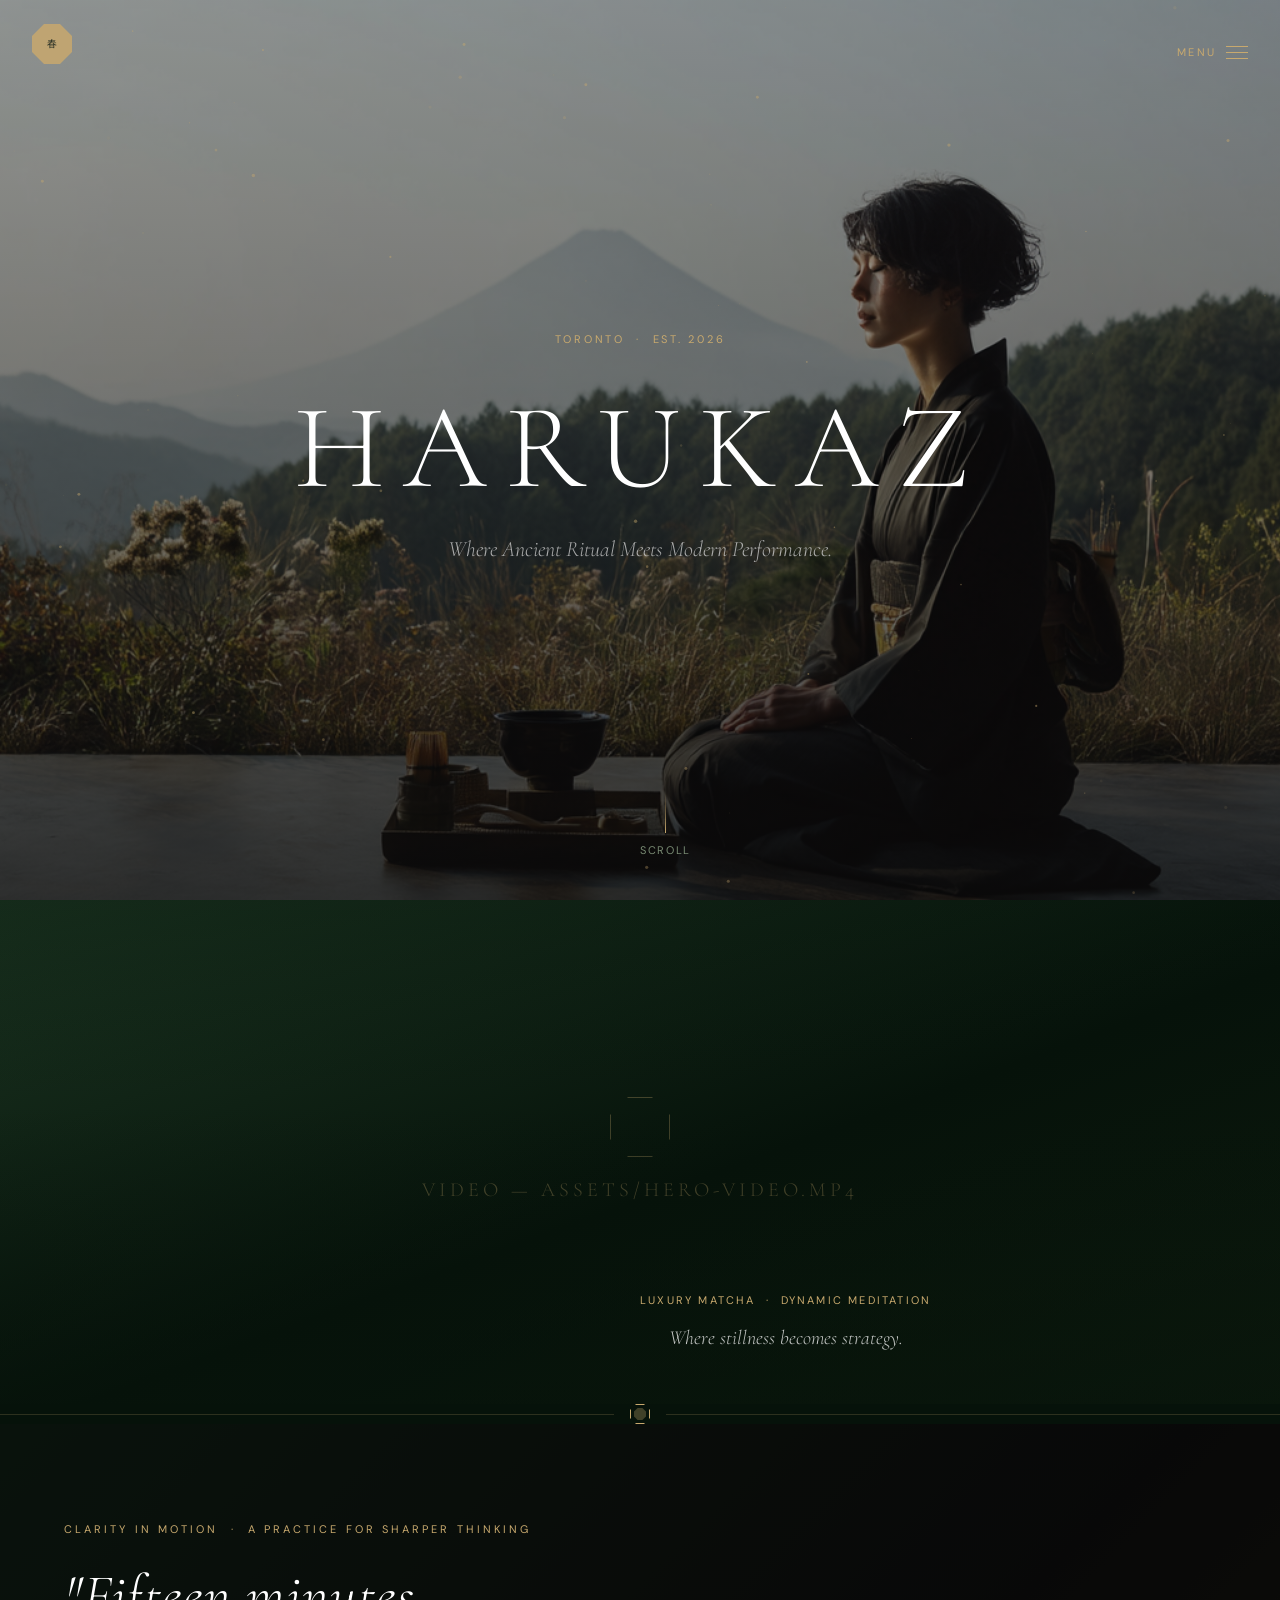
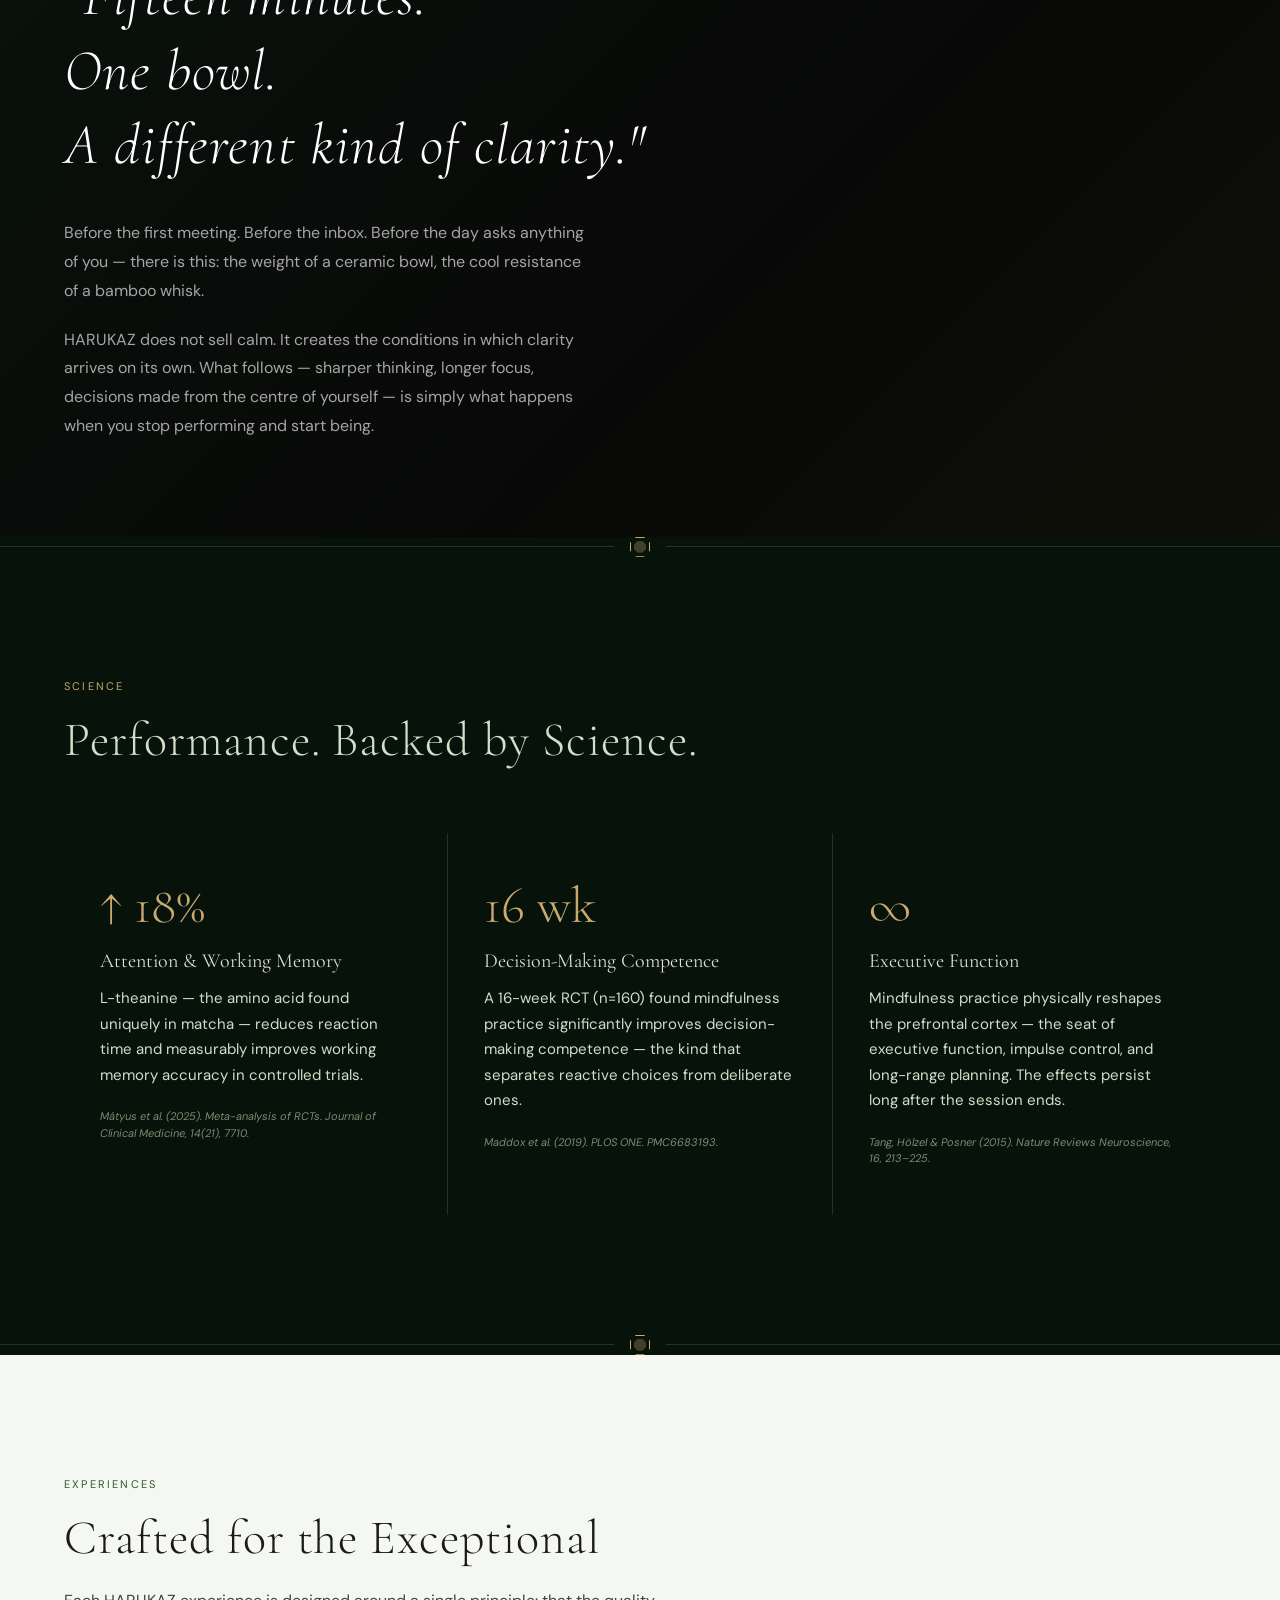
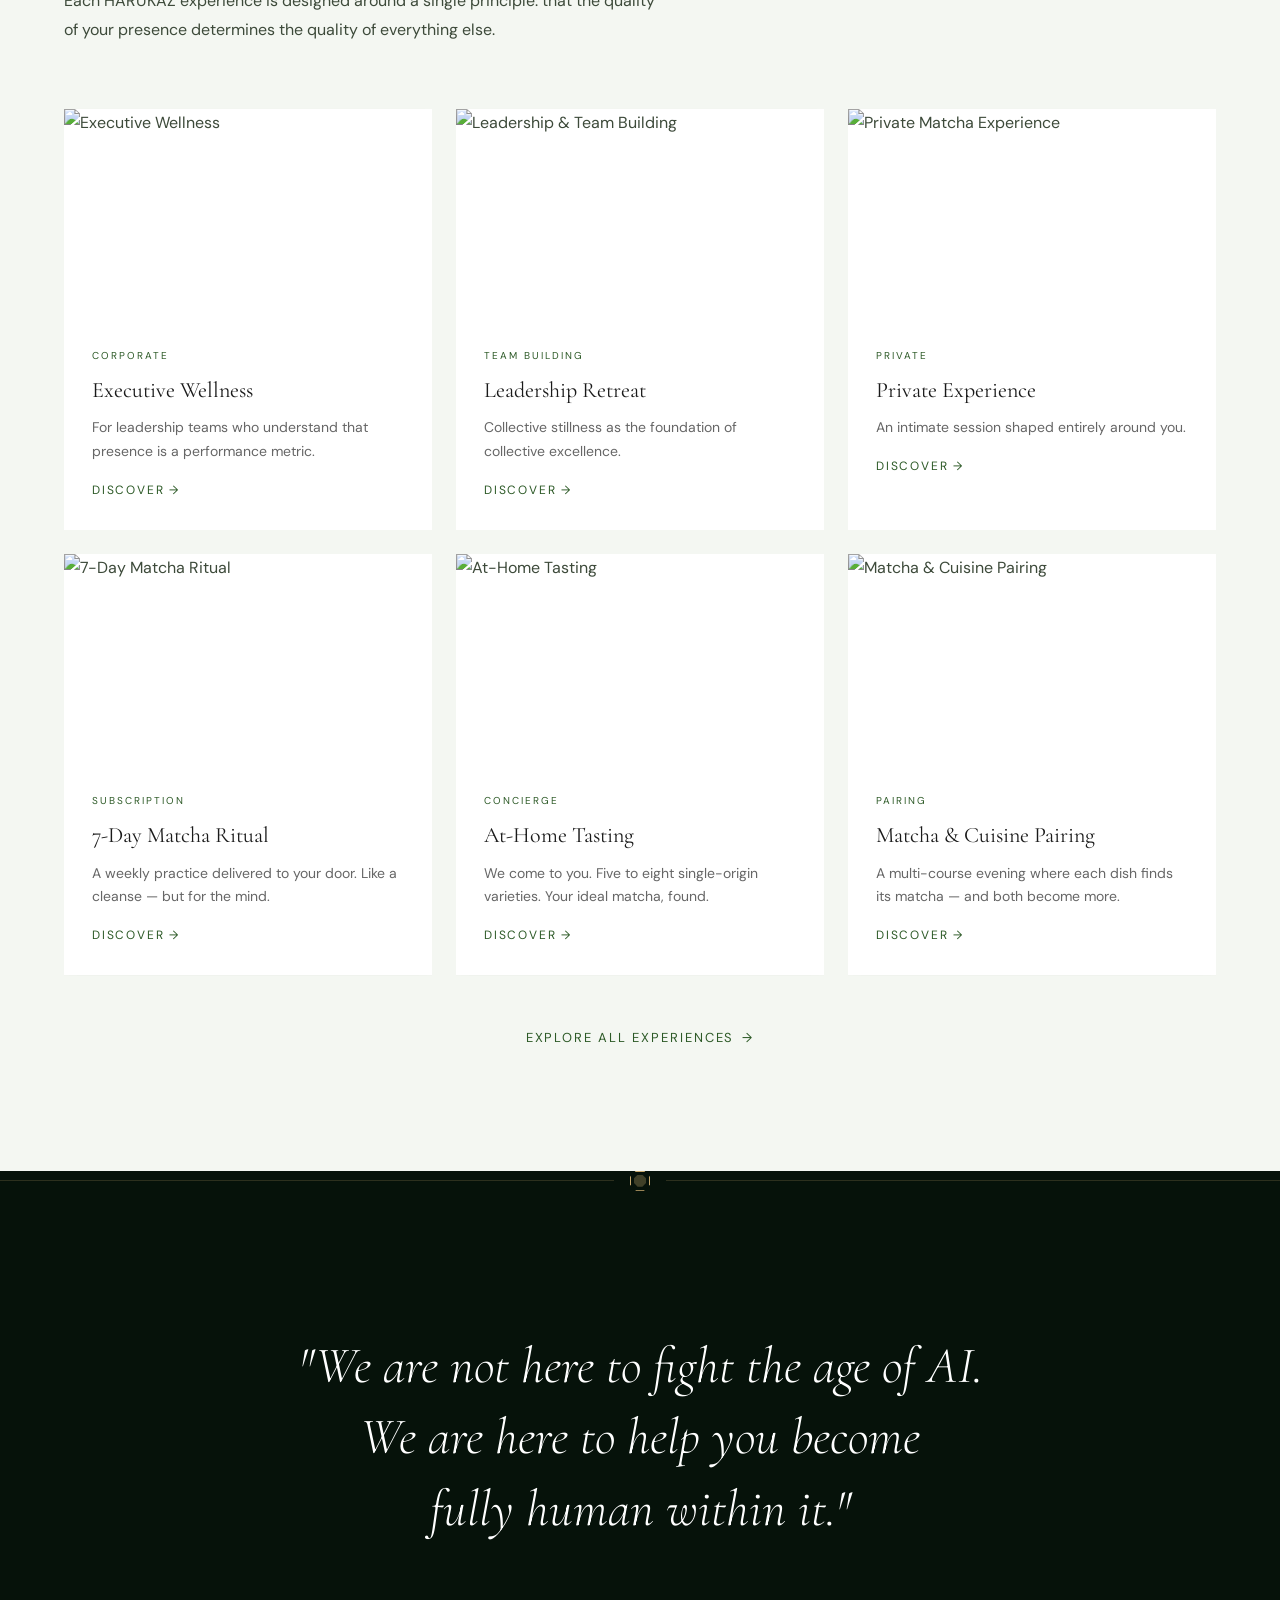
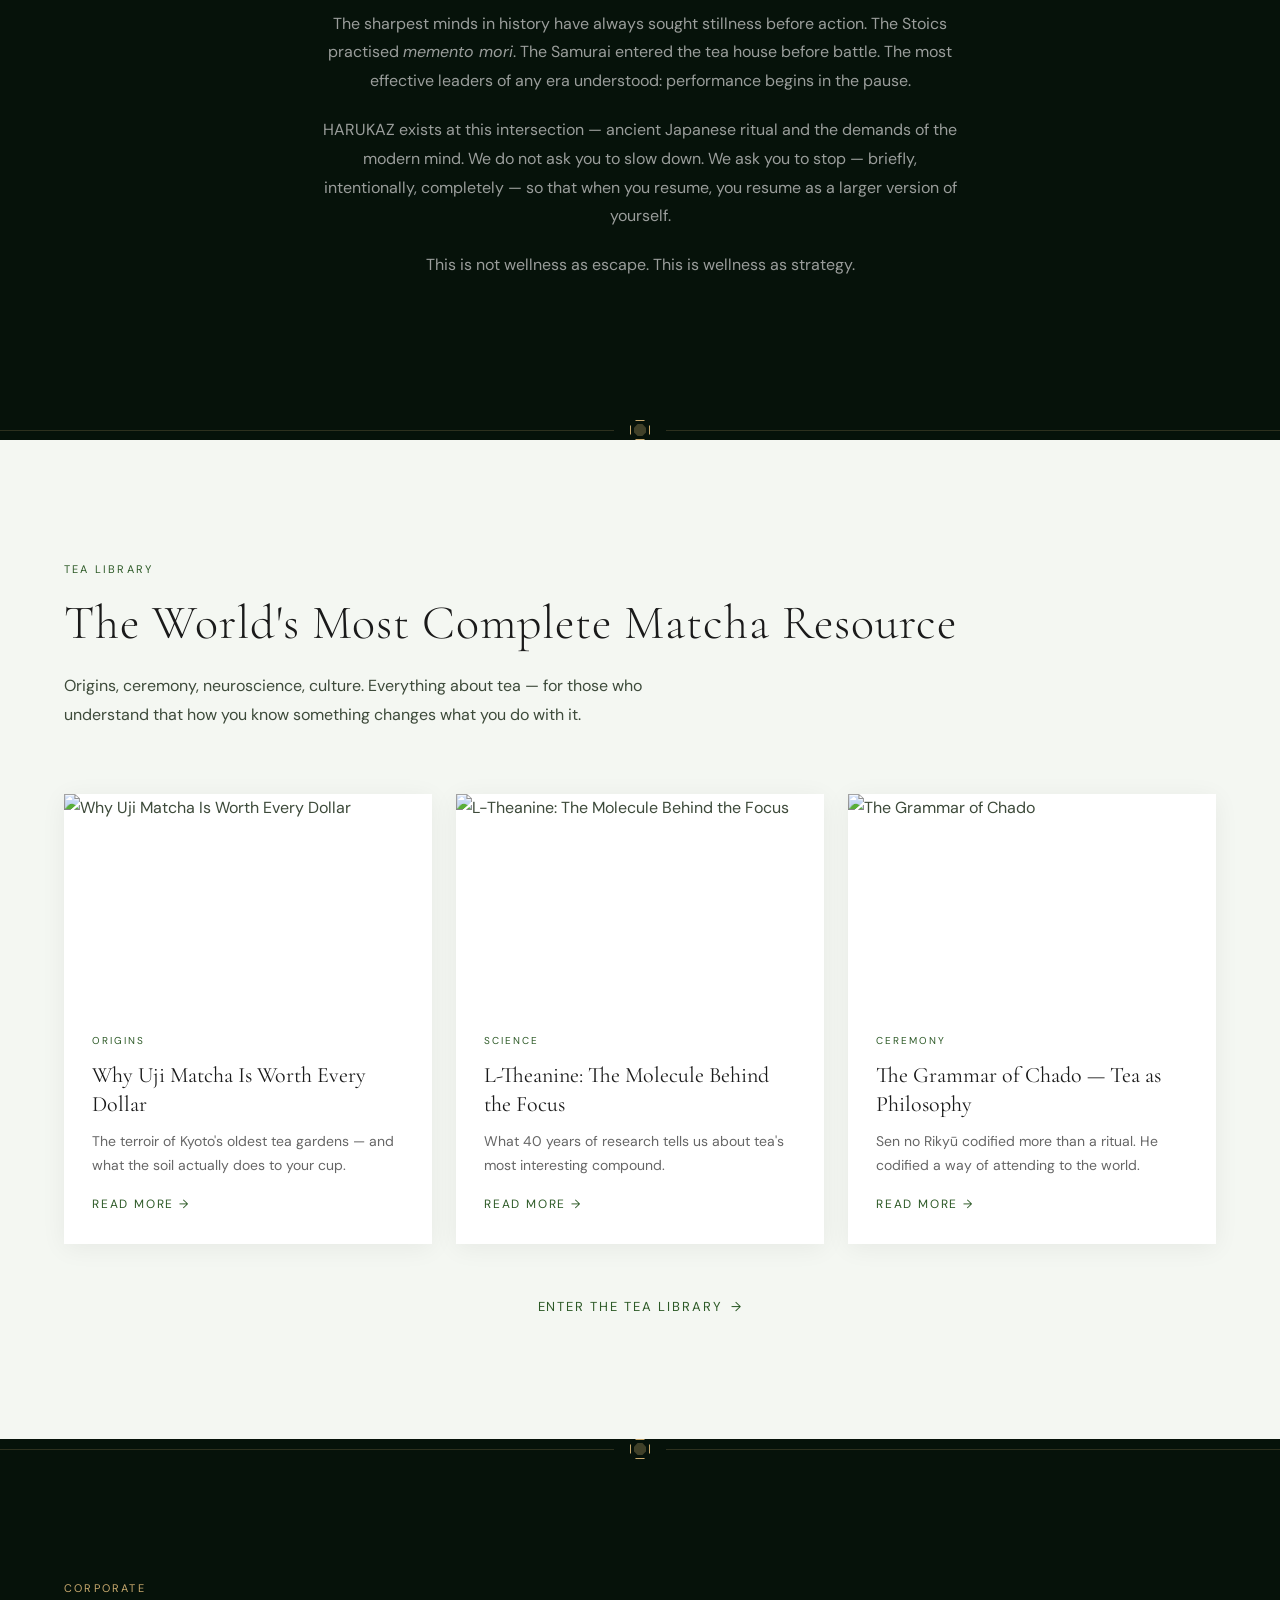
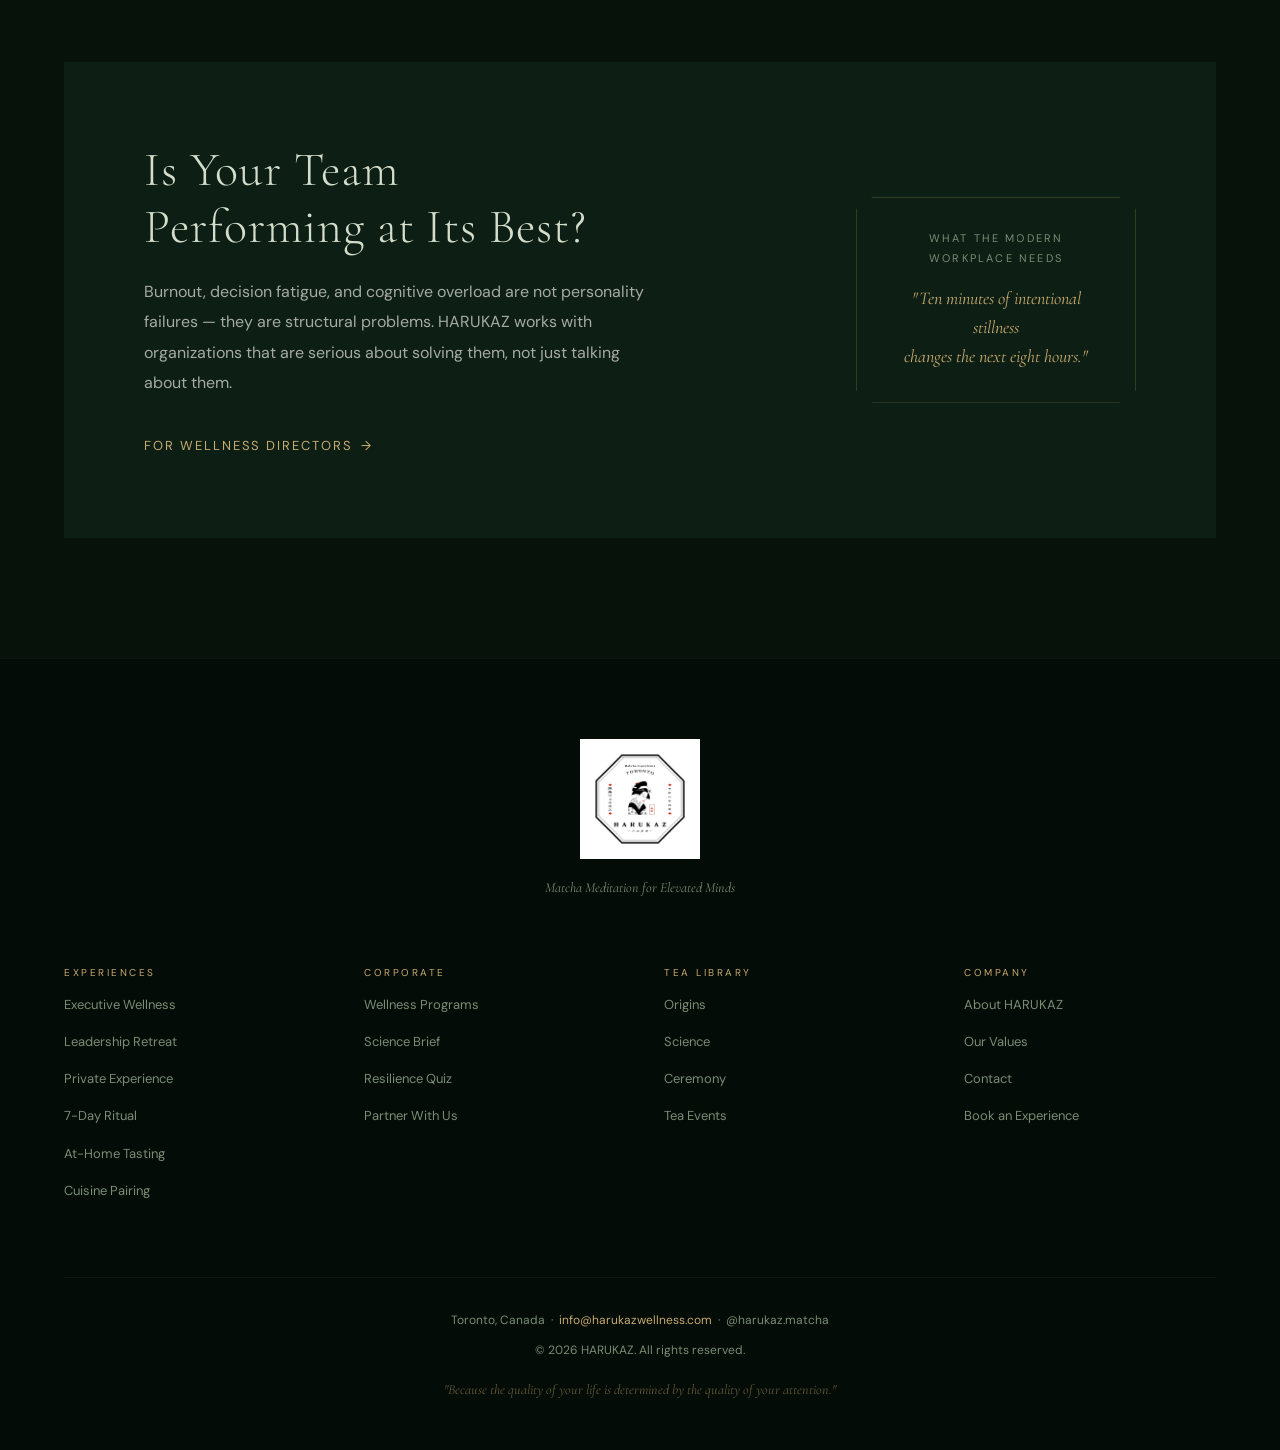
==== commit be55be4e: "Add service/article images, configure Formspree forms, and update contact email - Insert all service" ====
--- a/index.html
+++ b/index.html
@@ -9,15 +9,38 @@
   <link rel="stylesheet" href="style.css">
   <style>
     /* Page-specific overrides */
-    .hero { background: linear-gradient(160deg, #1A3320 0%, #0A0A0A 60%); }
+    .hero { background: #0A0A0A; }
+
+    .hero__bg-img {
+      position: absolute;
+      inset: 0;
+      width: 100%;
+      height: 100%;
+      object-fit: cover;
+      object-position: center center;
+      z-index: 0;
+    }
+    .hero__bg-overlay {
+      position: absolute;
+      inset: 0;
+      background: linear-gradient(
+        to bottom,
+        rgba(10,10,10,0.35) 0%,
+        rgba(10,10,10,0.55) 60%,
+        rgba(10,10,10,0.80) 100%
+      );
+      z-index: 1;
+    }
+    .hero__canvas { z-index: 2; }
+    .hero__content { z-index: 3; }
+    .hero__scroll  { z-index: 3; }
 
     /* Section 2 — Sensory Immersion */
-    .sensory { position: relative; min-height: 80vh; display: flex; align-items: center; overflow: hidden; }
+    .sensory { position: relative; min-height: 72vh; display: flex; align-items: center; overflow: hidden; }
     .sensory__bg {
       position: absolute; inset: 0;
       background: linear-gradient(135deg, #0D2213 0%, #0A0A0A 60%, #1A1A0A 100%);
     }
-    /* 画像が入ったときの処理 */
     .sensory__img {
       position: absolute; inset: 0;
       width: 100%; height: 100%;
@@ -26,31 +49,35 @@
       display: block;
     }
     .sensory__overlay { position: absolute; inset: 0; background: rgba(8,8,8,0.58); }
+
+    /* Subtle figure — right side ghost image */
+    .sensory__figure {
+      position: absolute;
+      right: 0; bottom: 0;
+      height: 100%;
+      width: auto;
+      max-width: 42%;
+      object-fit: contain;
+      object-position: bottom right;
+      opacity: 0.18;
+      mix-blend-mode: luminosity;
+      pointer-events: none;
+      z-index: 1;
+    }
+
     .sensory__content {
       position: relative; z-index: 2;
-      width: 100%; padding: 120px 0;
-    }
-
-    /* バッジ — 上部に「思考をクリアにする動的瞑想」 */
-    .sensory__badge {
-      display: flex;
-      flex-direction: column;
-      gap: 6px;
-      margin-bottom: 40px;
-    }
-    .sensory__badge-jp {
-      font-family: var(--font-jp);
-      font-size: clamp(18px, 2.5vw, 26px);
-      font-weight: 300;
-      color: #fff;
-      letter-spacing: 0.12em;
-      line-height: 1.4;
-    }
-    .sensory__badge-en {
+      width: 100%; padding: 96px 0;
+    }
+
+    /* Eyebrow label above headline */
+    .sensory__eyebrow {
       font-size: 11px;
-      letter-spacing: 0.25em;
+      letter-spacing: 0.28em;
       text-transform: uppercase;
       color: var(--gold);
+      margin-bottom: 20px;
+      display: block;
     }
 
     .sensory__headline {
@@ -60,38 +87,16 @@
       font-style: italic;
       color: #fff;
       line-height: 1.3;
-      max-width: 800px;
-      margin-bottom: 40px;
+      max-width: 700px;
+      margin-bottom: 36px;
     }
     .sensory__body {
-      max-width: 560px;
+      max-width: 520px;
       color: rgba(204,204,204,0.8);
       line-height: 1.9;
       font-size: 16px;
-      margin-bottom: 48px;
     }
     .sensory__body p + p { margin-top: 20px; }
-
-    /* 下部「エグゼクティブ抹茶サービス」ライン */
-    .sensory__service-tag {
-      display: flex;
-      align-items: center;
-      gap: 20px;
-      max-width: 640px;
-    }
-    .sensory__tag-line {
-      flex: 1;
-      height: 1px;
-      background: rgba(200,169,110,0.35);
-    }
-    .sensory__tag-text {
-      font-size: 11px;
-      letter-spacing: 0.2em;
-      text-transform: uppercase;
-      color: rgba(200,169,110,0.7);
-      white-space: nowrap;
-      flex-shrink: 0;
-    }
 
     /* Science section */
     .science-cols { display: grid; grid-template-columns: repeat(3, 1fr); gap: 1px; background: var(--border); }
@@ -178,6 +183,10 @@
      SECTION 1 — CINEMATIC HERO
 ───────────────────────────────────────── -->
 <section class="hero" aria-label="Welcome to HARUKAZ">
+  <!-- Hero background image -->
+  <img src="assets/HP_HERO.png" alt="" class="hero__bg-img" aria-hidden="true">
+  <!-- Dark overlay so text stays readable -->
+  <div class="hero__bg-overlay" aria-hidden="true"></div>
   <canvas id="hero-canvas" class="hero__canvas" aria-hidden="true"></canvas>
   <div class="hero__content">
     <p class="hero__eyebrow">TORONTO &nbsp;·&nbsp; EST. 2026</p>
@@ -219,20 +228,15 @@
      SECTION 2 — SENSORY IMMERSION
 ───────────────────────────────────────── -->
 <section class="sensory section--dark">
-  <!-- 画像ファイルを assets/hero-matcha.jpg に置いてください -->
   <div class="sensory__bg">
-    <img src="assets/hero-matcha.jpg" alt="Ceremonial matcha in black chawan" class="sensory__img" onerror="this.style.display='none'">
+    <img src="assets/hero-matcha.jpg" alt="" class="sensory__img" onerror="this.style.display='none'">
   </div>
   <div class="sensory__overlay"></div>
+  <!-- Subtle figure, right side -->
+  <img src="assets/HP_man_green.png" alt="" class="sensory__figure" aria-hidden="true">
   <div class="sensory__content">
     <div class="container">
-
-      <!-- テキストオーバーレイ — 画像の上に重なる -->
-      <div class="sensory__badge reveal">
-        <span class="sensory__badge-jp">思考をクリアにする動的瞑想</span>
-        <span class="sensory__badge-en">DYNAMIC MEDITATION FOR EXECUTIVE CLARITY</span>
-      </div>
-
+      <span class="sensory__eyebrow reveal">CLARITY IN MOTION &nbsp;·&nbsp; A PRACTICE FOR SHARPER THINKING</span>
       <h2 class="sensory__headline reveal reveal-delay-1">
         "Fifteen minutes.<br>One bowl.<br>A different kind of clarity."
       </h2>
@@ -240,12 +244,6 @@
         <p>Before the first meeting. Before the inbox. Before the day asks anything of you — there is this: the weight of a ceramic bowl, the cool resistance of a bamboo whisk.</p>
         <p>HARUKAZ does not sell calm. It creates the conditions in which clarity arrives on its own. What follows — sharper thinking, longer focus, decisions made from the centre of yourself — is simply what happens when you stop performing and start being.</p>
       </div>
-
-      <div class="sensory__service-tag reveal reveal-delay-3">
-        <span class="sensory__tag-line"></span>
-        <span class="sensory__tag-text">エグゼクティブ抹茶サービス &nbsp;·&nbsp; EXECUTIVE MATCHA SERVICE</span>
-        <span class="sensory__tag-line"></span>
-      </div>
     </div>
   </div>
 </section>
@@ -301,7 +299,7 @@
 
       <article class="card card--light card--service reveal">
         <div class="card__image">
-          <div class="img-placeholder img-placeholder--wide" style="background:linear-gradient(135deg,#1A3320,#2D2D2D);"></div>
+          <img src="assets/Corporate_Executive_Wellness_Executives_from.png" alt="Executive Wellness" style="width:100%;aspect-ratio:16/9;object-fit:cover;display:block;">
         </div>
         <div class="card__body">
           <span class="card__tag">CORPORATE</span>
@@ -313,7 +311,7 @@
 
       <article class="card card--light card--service reveal reveal-delay-1">
         <div class="card__image">
-          <div class="img-placeholder img-placeholder--wide" style="background:linear-gradient(135deg,#1F2D1A,#1A1A2D);"></div>
+          <img src="assets/Leadership__Team_Building_In_a_tatami-mat_tea_roo.png" alt="Leadership &amp; Team Building" style="width:100%;aspect-ratio:16/9;object-fit:cover;display:block;">
         </div>
         <div class="card__body">
           <span class="card__tag">TEAM BUILDING</span>
@@ -325,7 +323,7 @@
 
       <article class="card card--light card--service reveal reveal-delay-2">
         <div class="card__image">
-          <div class="img-placeholder img-placeholder--wide" style="background:linear-gradient(135deg,#2D1A0D,#1A1A1A);"></div>
+          <img src="assets/privateMatchaExperience.png" alt="Private Matcha Experience" style="width:100%;aspect-ratio:16/9;object-fit:cover;display:block;">
         </div>
         <div class="card__body">
           <span class="card__tag">PRIVATE</span>
@@ -337,7 +335,7 @@
 
       <article class="card card--light card--service reveal">
         <div class="card__image">
-          <div class="img-placeholder img-placeholder--wide" style="background:linear-gradient(135deg,#0D1A0D,#2D2D1A);"></div>
+          <img src="assets/7-Day_Matcha_Ritual_Just_like_a_7-day_detox_and.png" alt="7-Day Matcha Ritual" style="width:100%;aspect-ratio:16/9;object-fit:cover;display:block;">
         </div>
         <div class="card__body">
           <span class="card__tag">SUBSCRIPTION</span>
@@ -349,7 +347,7 @@
 
       <article class="card card--light card--service reveal reveal-delay-1">
         <div class="card__image">
-          <div class="img-placeholder img-placeholder--wide" style="background:linear-gradient(135deg,#1A1A2D,#0D2213);"></div>
+          <img src="assets/matchaTasting%20Service.png" alt="At-Home Tasting" style="width:100%;aspect-ratio:16/9;object-fit:cover;display:block;">
         </div>
         <div class="card__body">
           <span class="card__tag">CONCIERGE</span>
@@ -361,7 +359,7 @@
 
       <article class="card card--light card--service reveal reveal-delay-2">
         <div class="card__image">
-          <div class="img-placeholder img-placeholder--wide" style="background:linear-gradient(135deg,#1A0D0D,#2D1A1A);"></div>
+          <img src="assets/matchaFoodParingService.png" alt="Matcha &amp; Cuisine Pairing" style="width:100%;aspect-ratio:16/9;object-fit:cover;display:block;">
         </div>
         <div class="card__body">
           <span class="card__tag">PAIRING</span>
@@ -415,7 +413,7 @@
     <div class="card-grid card-grid--3" style="margin-bottom:48px;">
       <article class="card card--light reveal">
         <div class="card__image">
-          <div class="img-placeholder img-placeholder--wide" style="background:linear-gradient(135deg,#1A3320,#0A0A0A);"></div>
+          <img src="assets/Why_Uji_Matcha_Is_Worth_Every_Dollar_The_terroir.png" alt="Why Uji Matcha Is Worth Every Dollar" style="width:100%;aspect-ratio:16/9;object-fit:cover;display:block;">
         </div>
         <div class="card__body">
           <span class="card__tag">ORIGINS</span>
@@ -427,7 +425,7 @@
 
       <article class="card card--light reveal reveal-delay-2">
         <div class="card__image">
-          <div class="img-placeholder img-placeholder--wide" style="background:linear-gradient(135deg,#1A1A0A,#2D2D2D);"></div>
+          <img src="assets/L-Theanine_The_Molecule_Behind_the_Focus_What.png" alt="L-Theanine: The Molecule Behind the Focus" style="width:100%;aspect-ratio:16/9;object-fit:cover;display:block;">
         </div>
         <div class="card__body">
           <span class="card__tag">SCIENCE</span>
@@ -439,7 +437,7 @@
 
       <article class="card card--light reveal reveal-delay-4">
         <div class="card__image">
-          <div class="img-placeholder img-placeholder--wide" style="background:linear-gradient(135deg,#0D0D1A,#1A2D1A);"></div>
+          <img src="assets/The_Grammar_of_Chado_Tea_as_Philosophy_Sen_no_Rik.png" alt="The Grammar of Chado" style="width:100%;aspect-ratio:16/9;object-fit:cover;display:block;">
         </div>
         <div class="card__body">
           <span class="card__tag">CEREMONY</span>
@@ -539,7 +537,7 @@
     </div>
 
     <div class="footer-bottom">
-      <p>Toronto, Canada &nbsp;·&nbsp; <a href="mailto:hello@harukaz.com" style="color:var(--gold);">hello@harukaz.com</a> &nbsp;·&nbsp; @harukaz.matcha</p>
+      <p>Toronto, Canada &nbsp;·&nbsp; <a href="mailto:info@harukazwellness.com" style="color:var(--gold);">info@harukazwellness.com</a> &nbsp;·&nbsp; @harukaz.matcha</p>
       <p>© 2026 HARUKAZ. All rights reserved.</p>
       <p class="quote">"Because the quality of your life is determined by the quality of your attention."</p>
     </div>
--- a/style.css
+++ b/style.css
@@ -368,7 +368,7 @@
 .hero-video {
   position: relative;
   width: 100%;
-  max-height: 85vh;
+  max-height: 56vh;
   overflow: hidden;
   background: var(--bg-dark);
   display: flex;
@@ -377,14 +377,14 @@
 .hero-video video {
   width: 100%;
   height: 100%;
-  max-height: 85vh;
+  max-height: 56vh;
   object-fit: cover;
   display: block;
 }
 .hero-video__placeholder {
   width: 100%;
   aspect-ratio: 16/9;
-  max-height: 85vh;
+  max-height: 56vh;
   background: linear-gradient(160deg, var(--matcha-deep) 0%, var(--bg-dark) 55%, #0D1A0D 100%);
   display: flex;
   flex-direction: column;
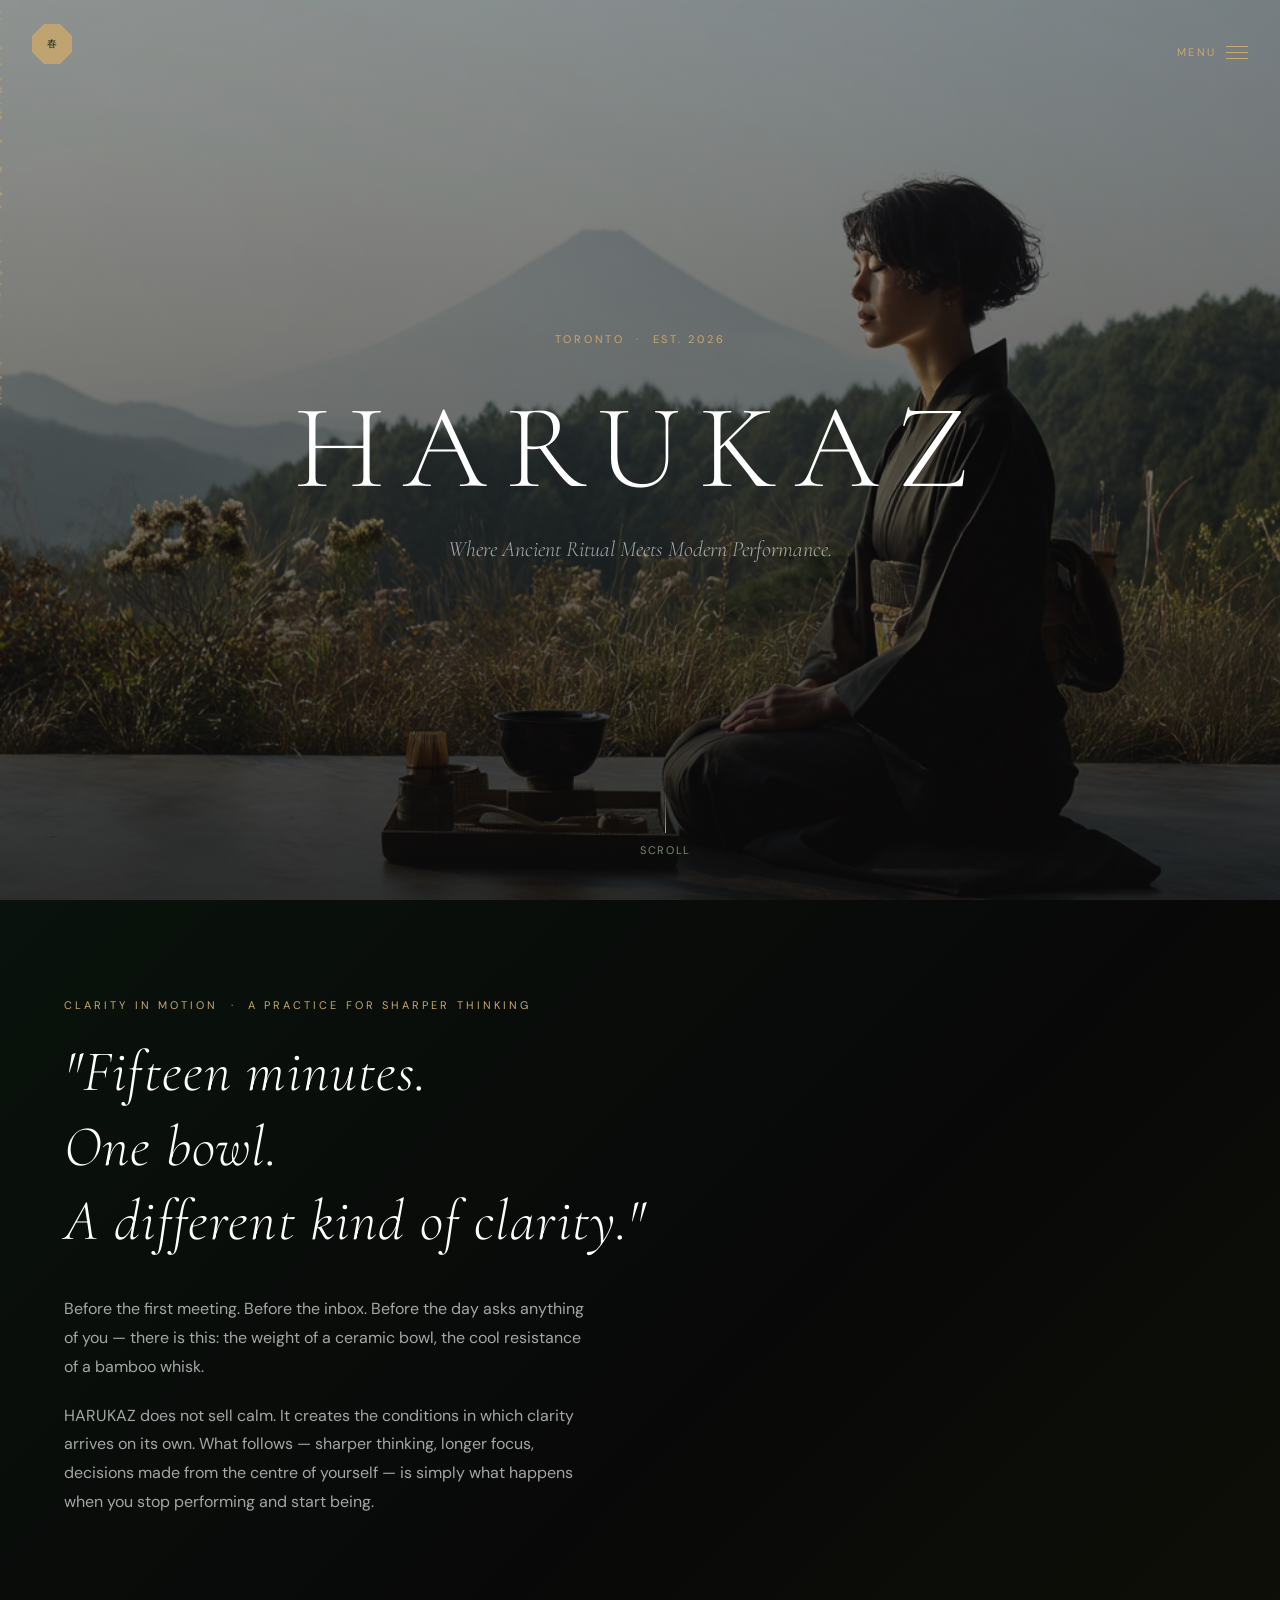
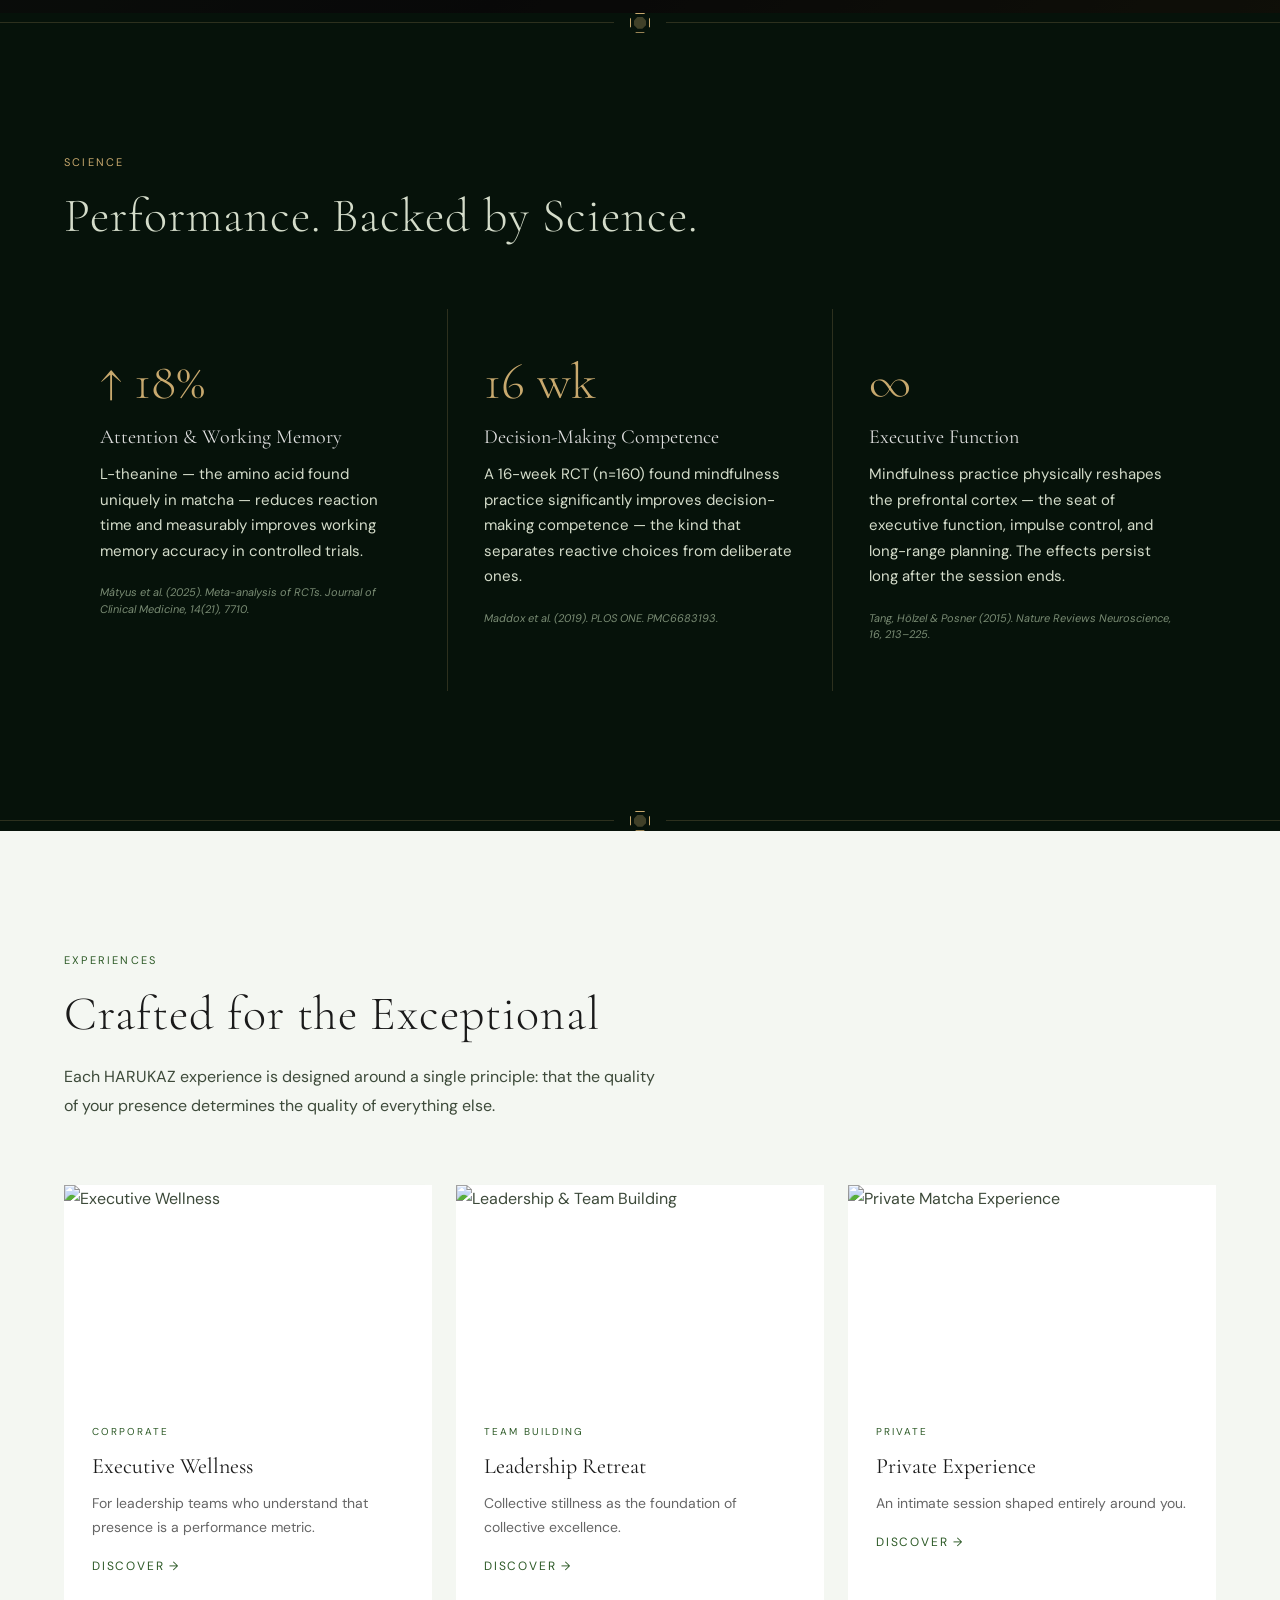
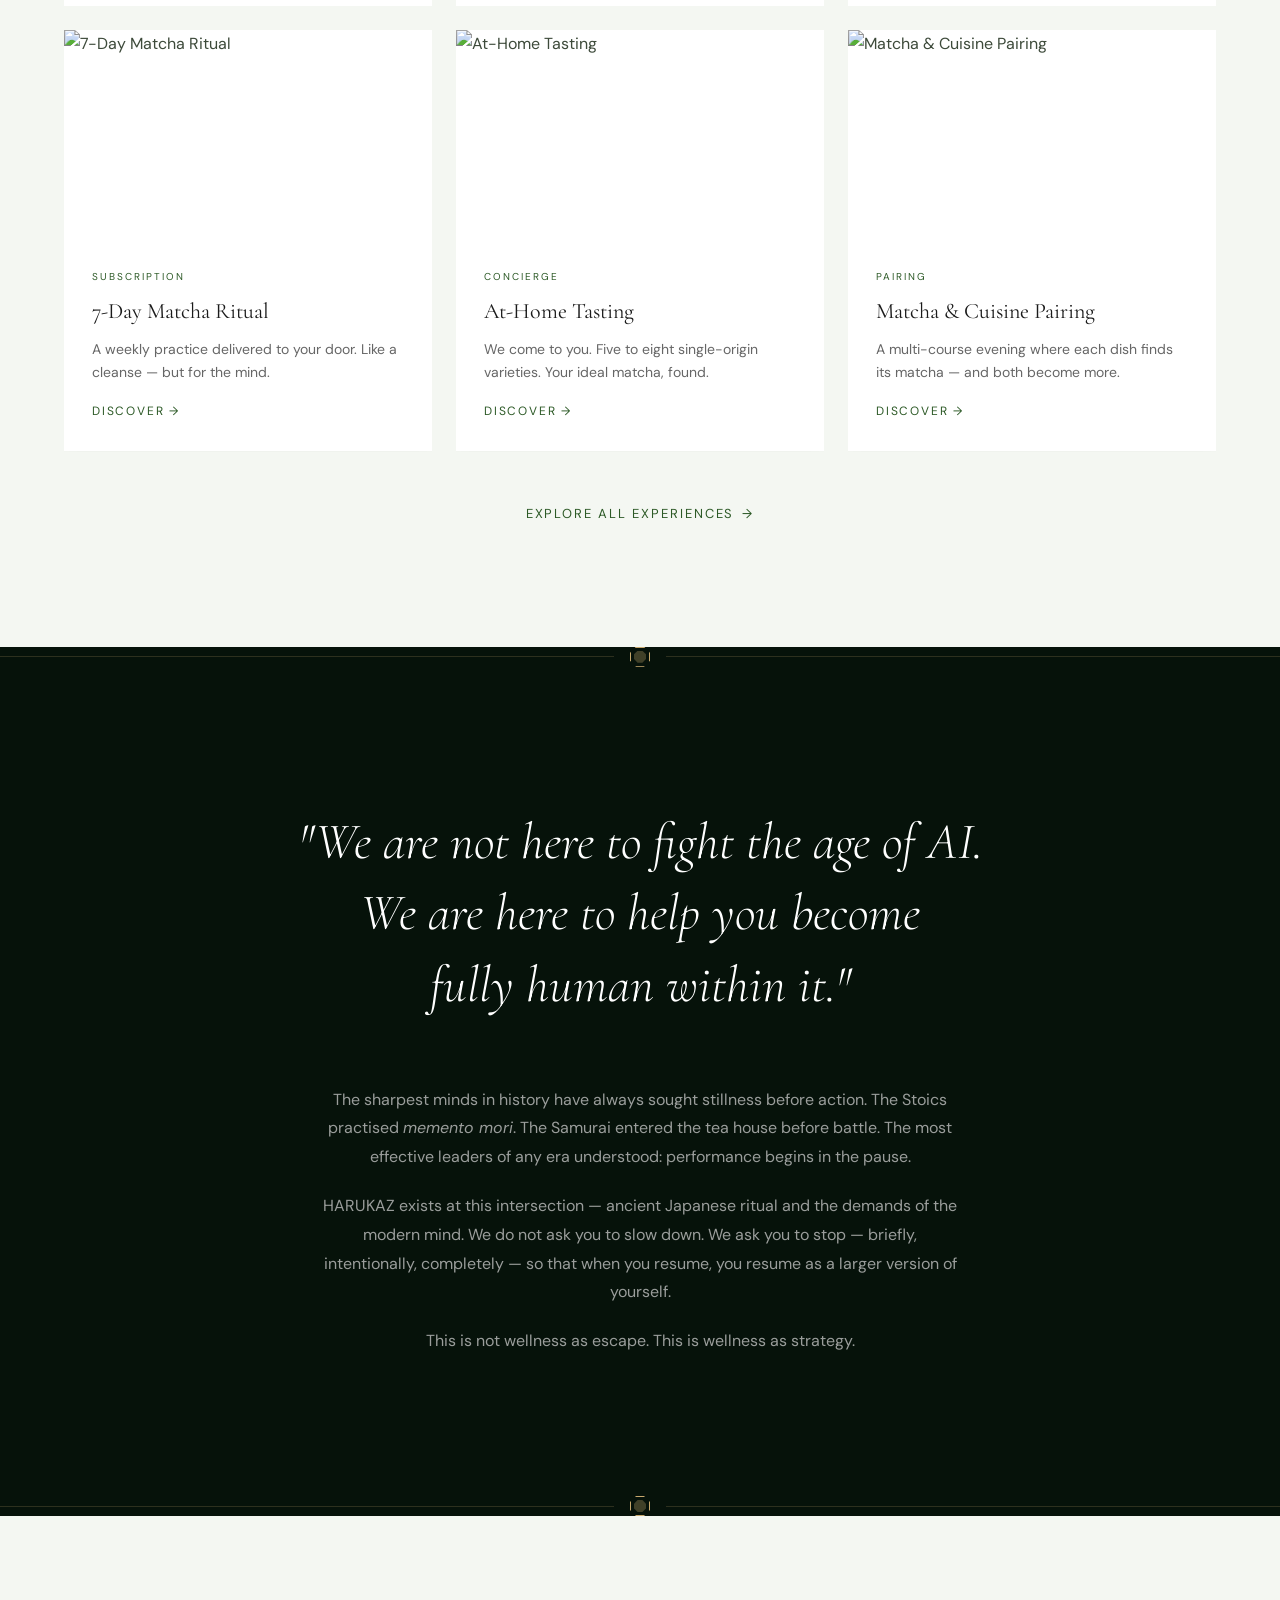
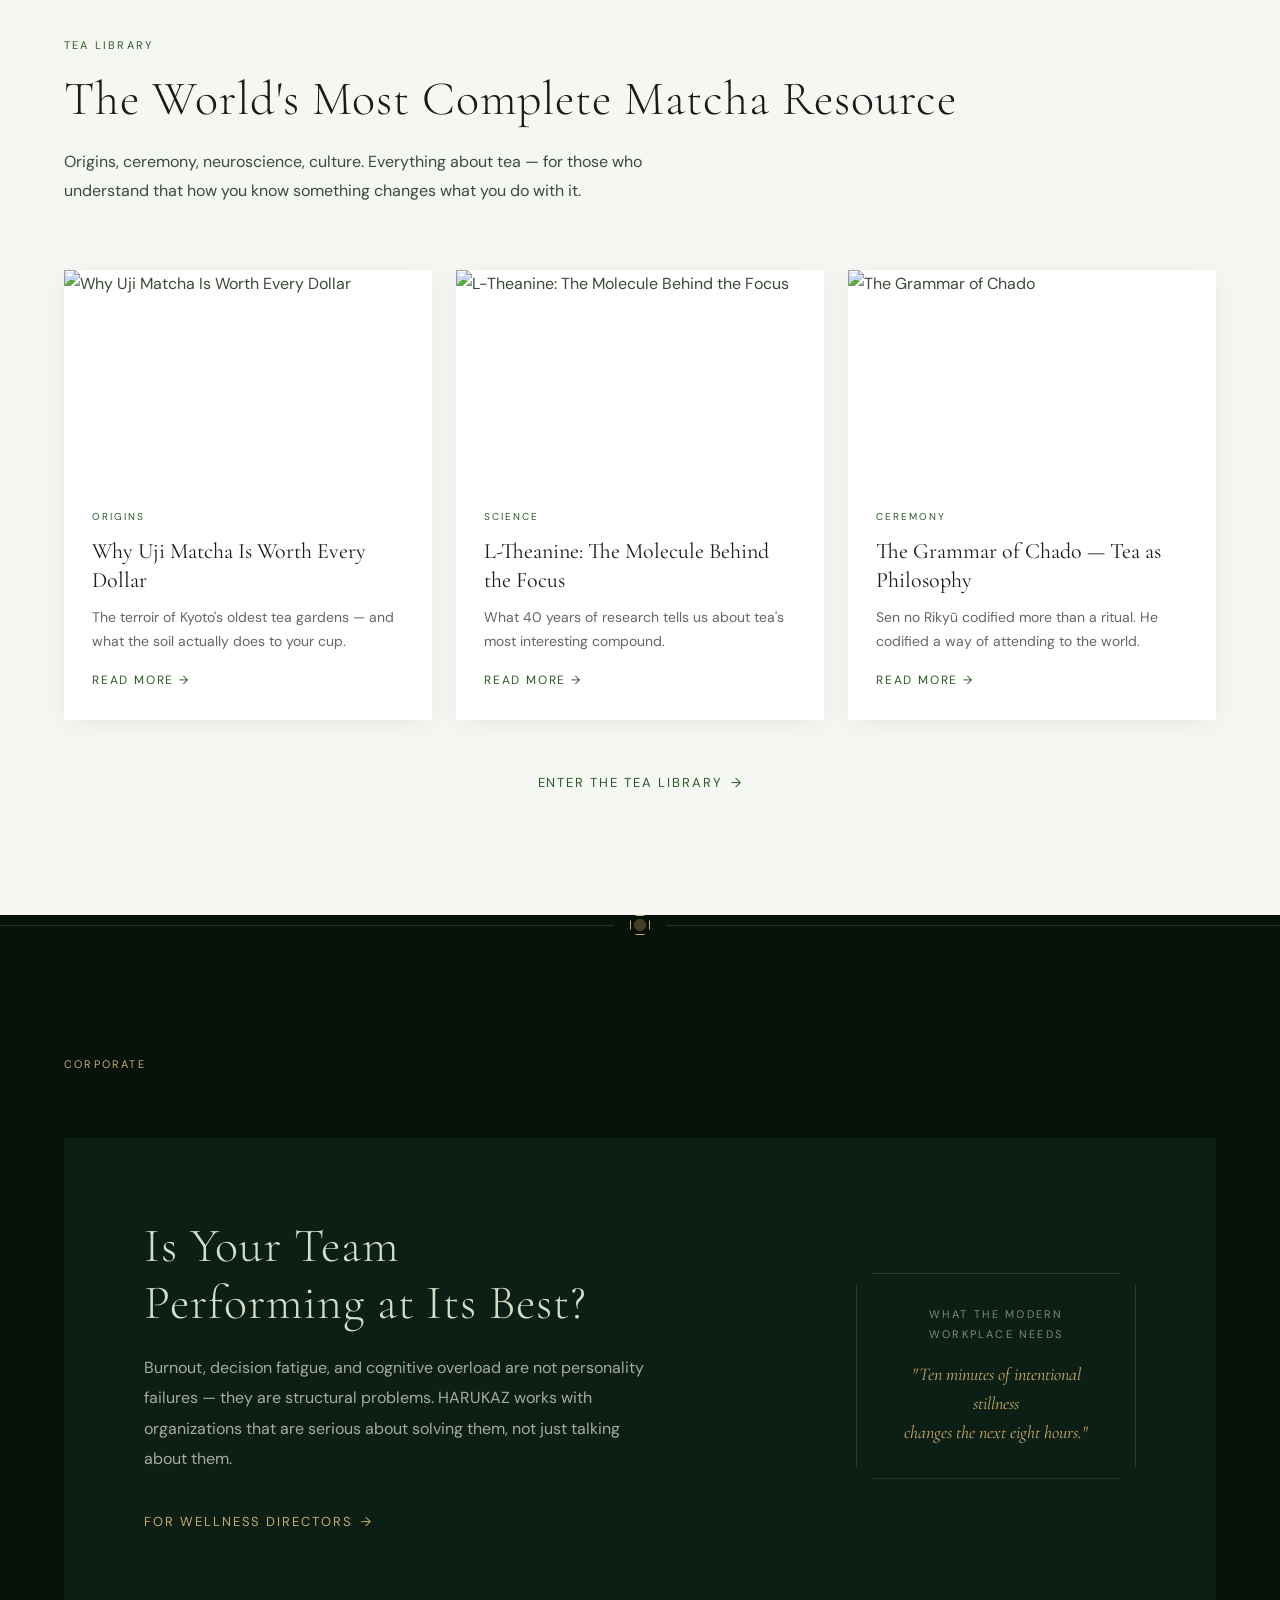
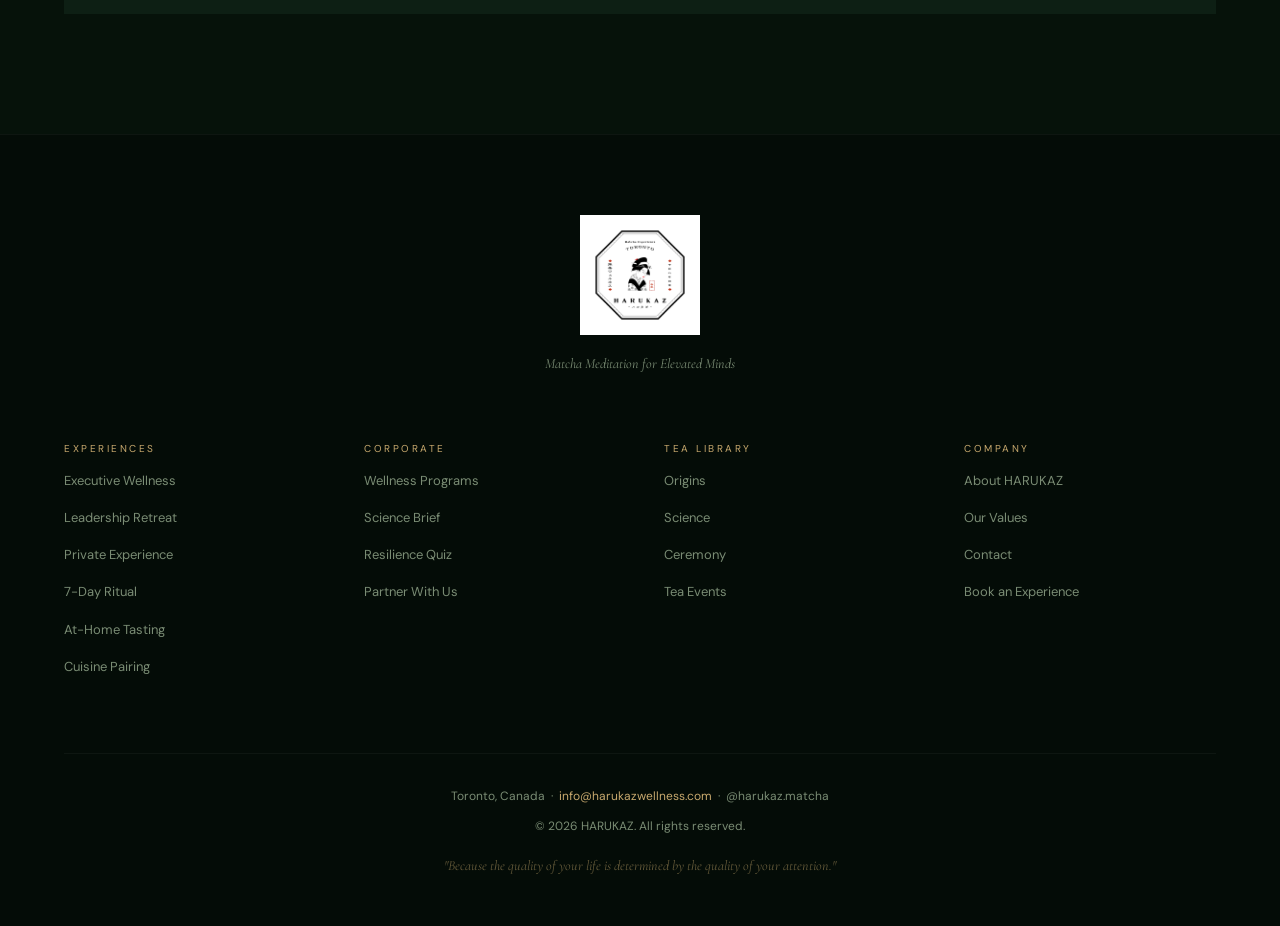
==== commit c267a96a: "Remove video section from homepage until video is ready Co-Authored-By: Claude Sonnet 4.6 <noreply@a" ====
--- a/index.html
+++ b/index.html
@@ -199,30 +199,6 @@
   </div>
 </section>
 
-<!-- ─────────────────────────────────────
-     HERO VIDEO — Luxury Matcha Meditation
-───────────────────────────────────────── -->
-<section class="hero-video" aria-label="HARUKAZ Experience Film">
-  <!--
-    Drop your video file into assets/ and update the src below.
-    Recommended: MP4, H.264, 1920×1080 or 1920×810 (cinematic crop).
-    Keep it under 15MB for fast load. Autoplay requires muted + playsinline.
-  -->
-  <video autoplay muted loop playsinline poster="assets/video-poster.jpg">
-    <source src="assets/hero-video.mp4" type="video/mp4">
-  </video>
-  <!-- Shown only when no video file is present -->
-  <div class="hero-video__placeholder" id="video-placeholder">
-    Video — assets/hero-video.mp4
-  </div>
-  <div class="hero-video__overlay"></div>
-  <div class="hero-video__caption reveal">
-    <div class="label">LUXURY MATCHA &nbsp;·&nbsp; DYNAMIC MEDITATION</div>
-    <p>Where stillness becomes strategy.</p>
-  </div>
-</section>
-
-<div class="divider"><div class="divider__line"></div><div class="divider__octagon"></div><div class="divider__line"></div></div>
 
 <!-- ─────────────────────────────────────
      SECTION 2 — SENSORY IMMERSION
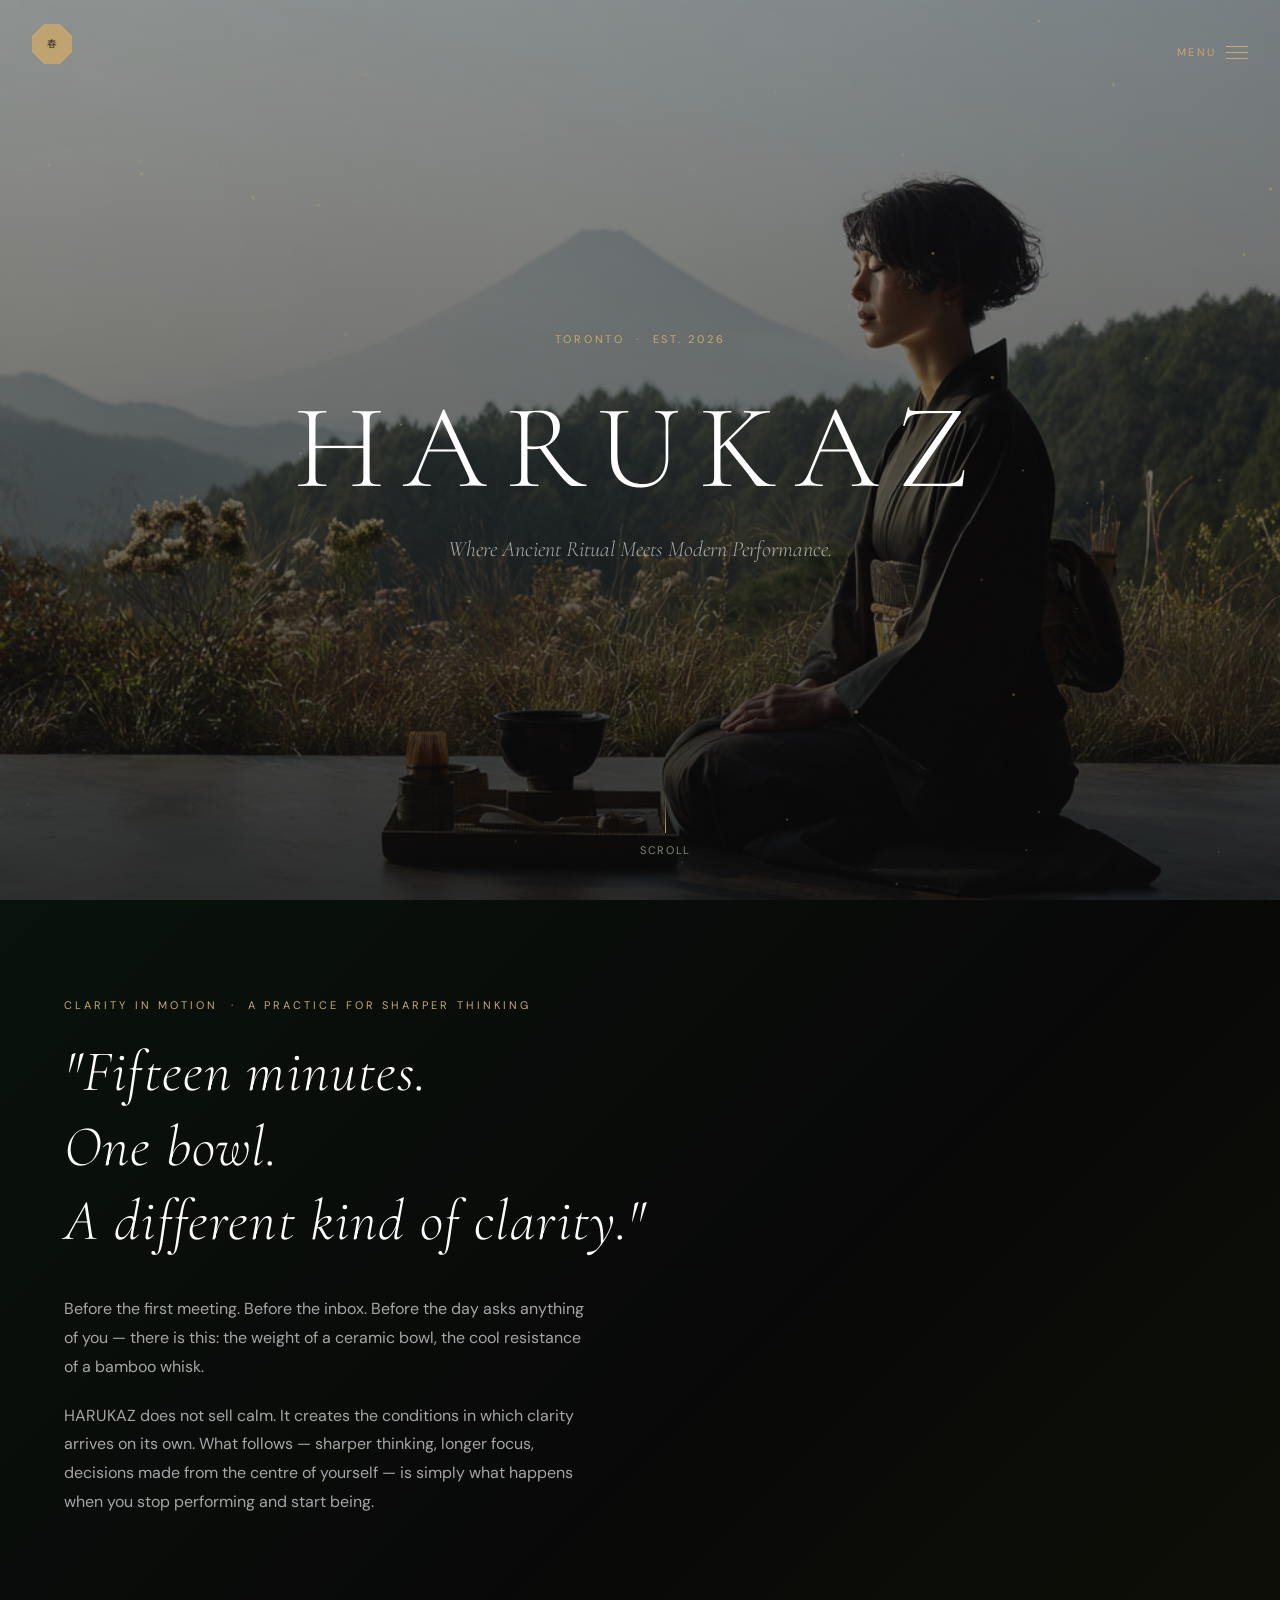
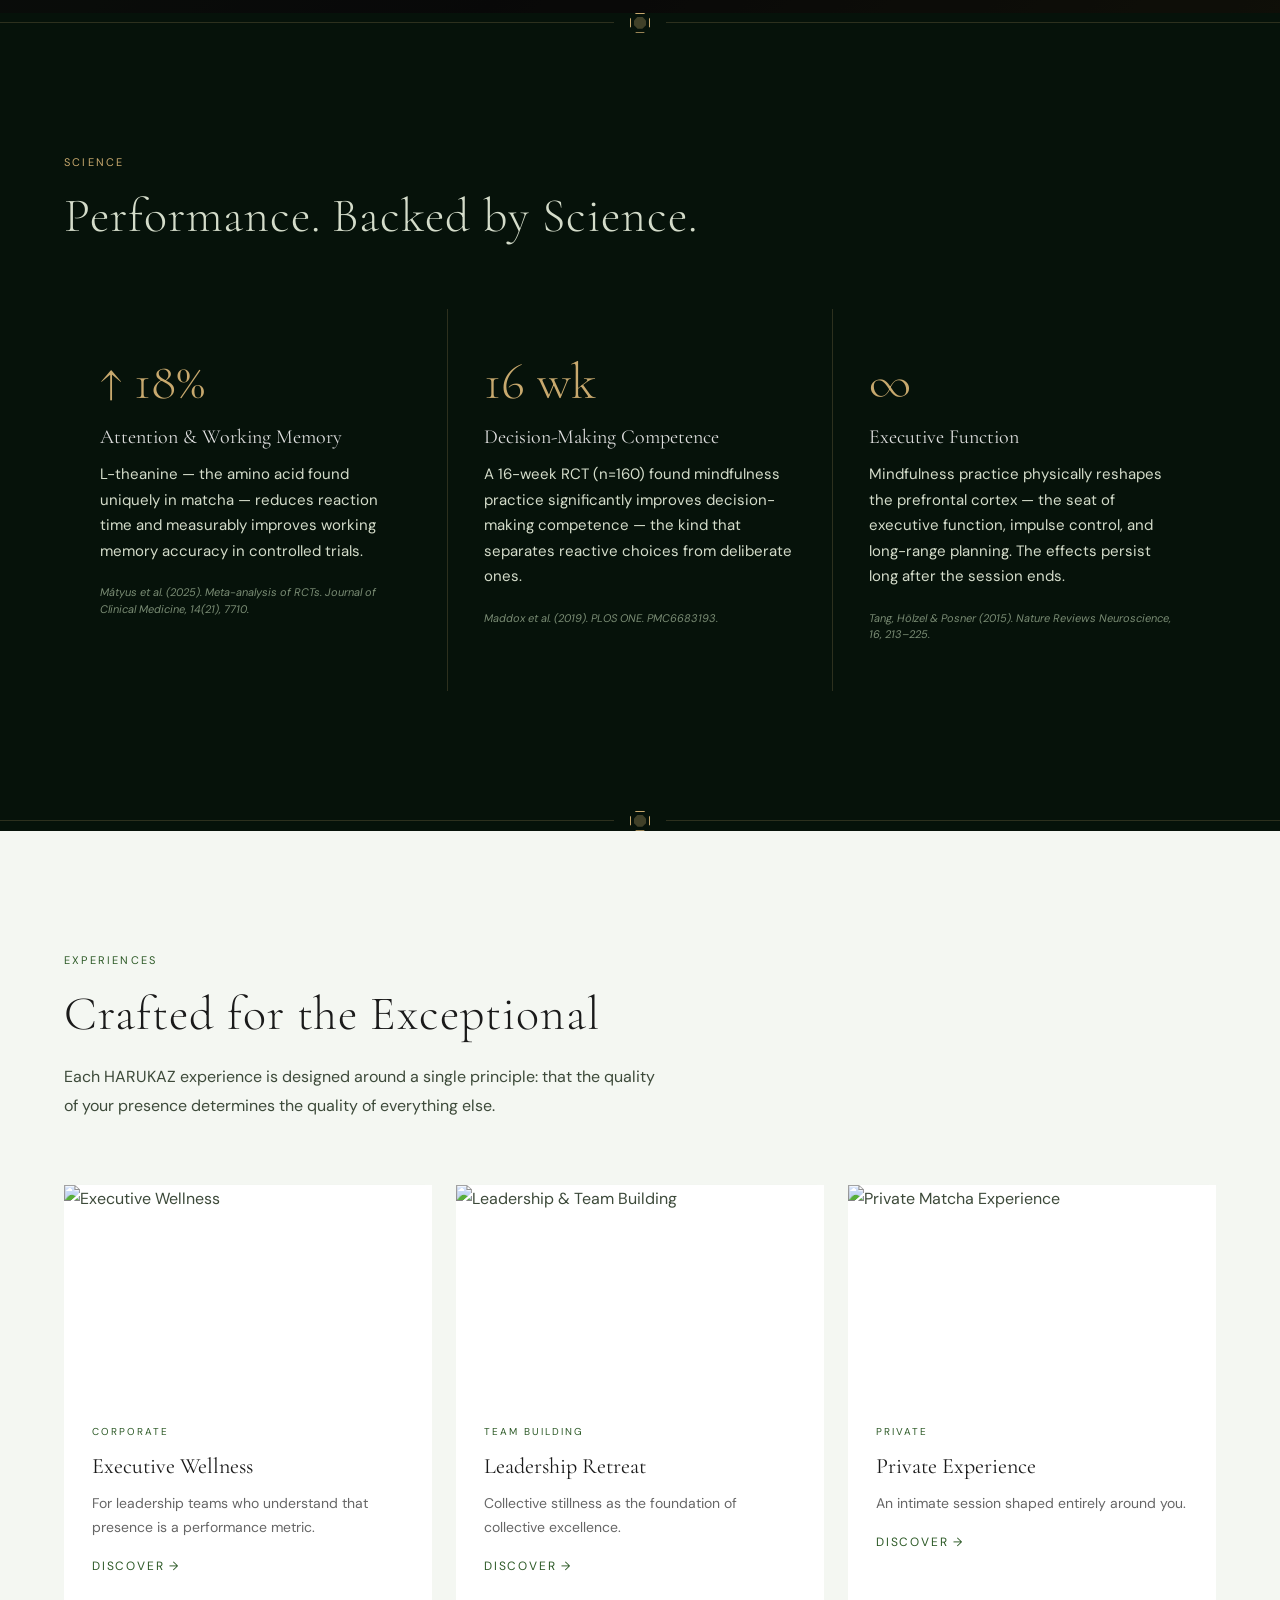
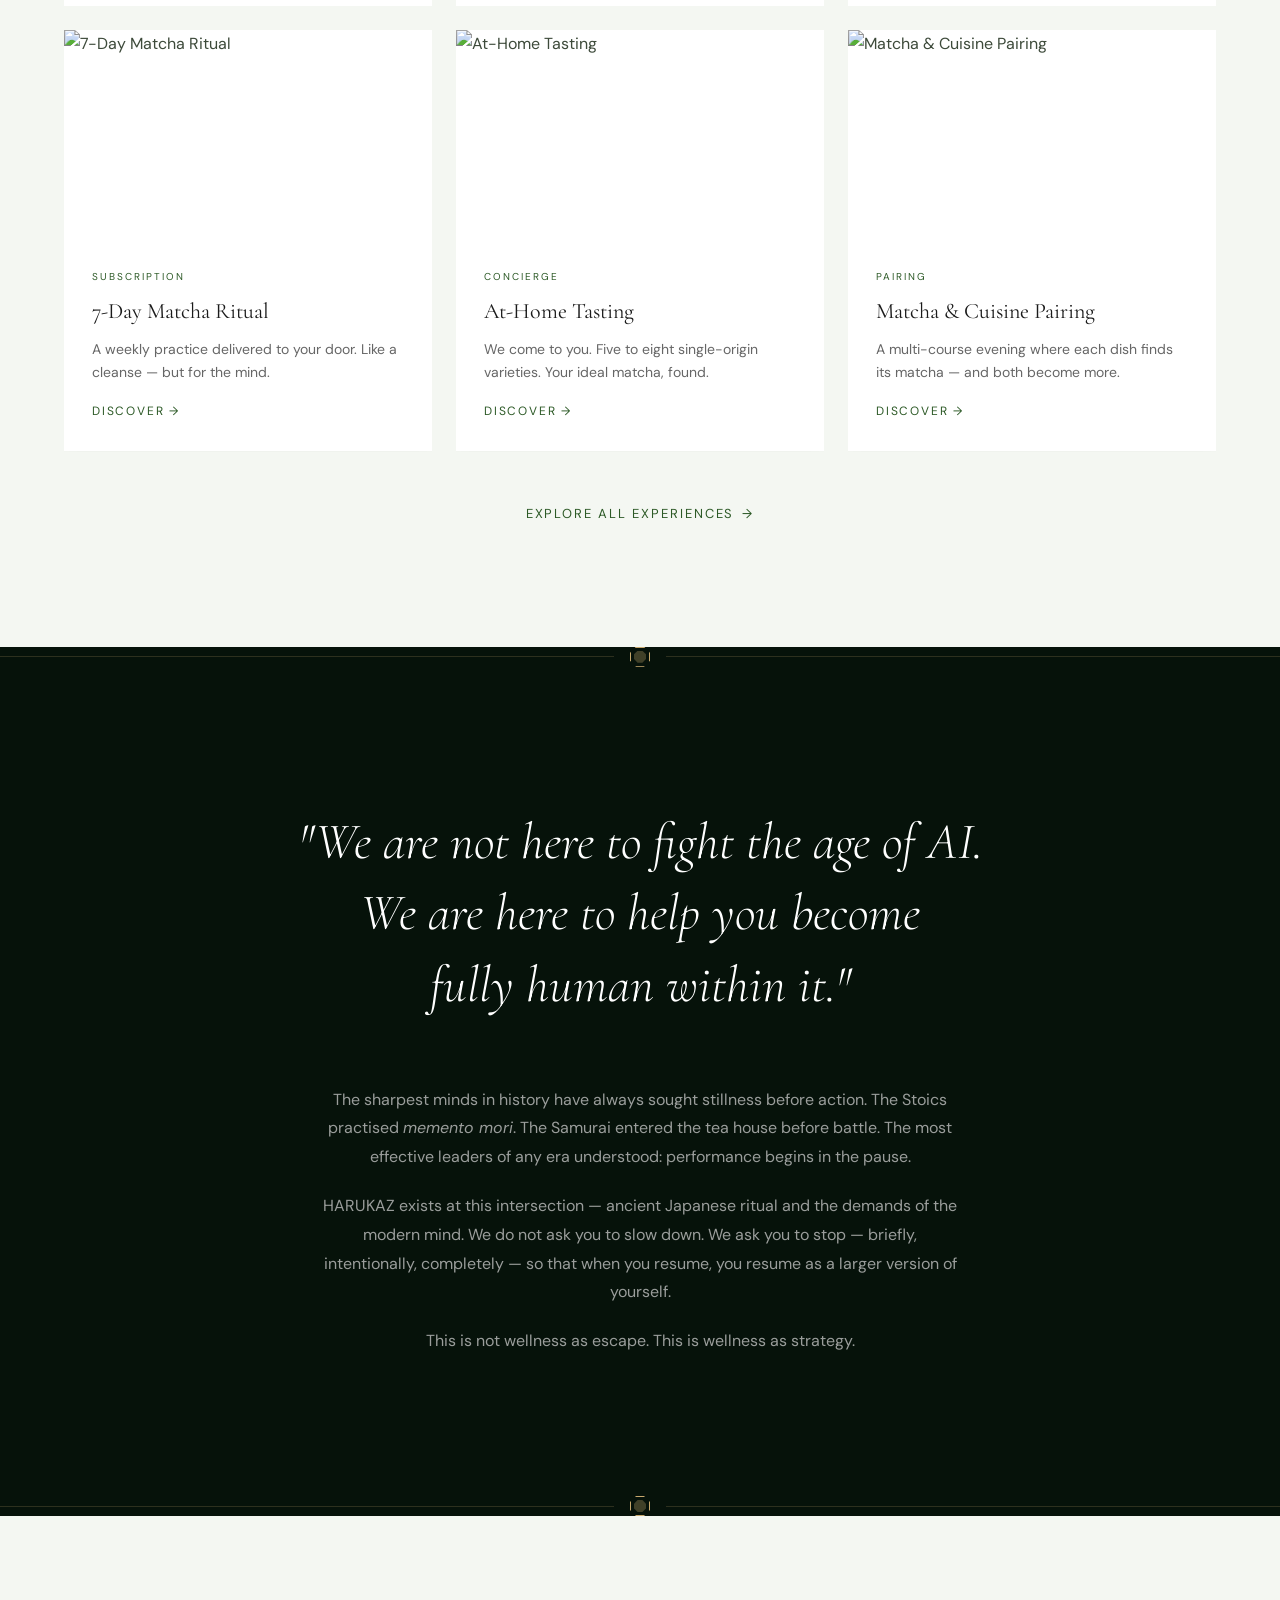
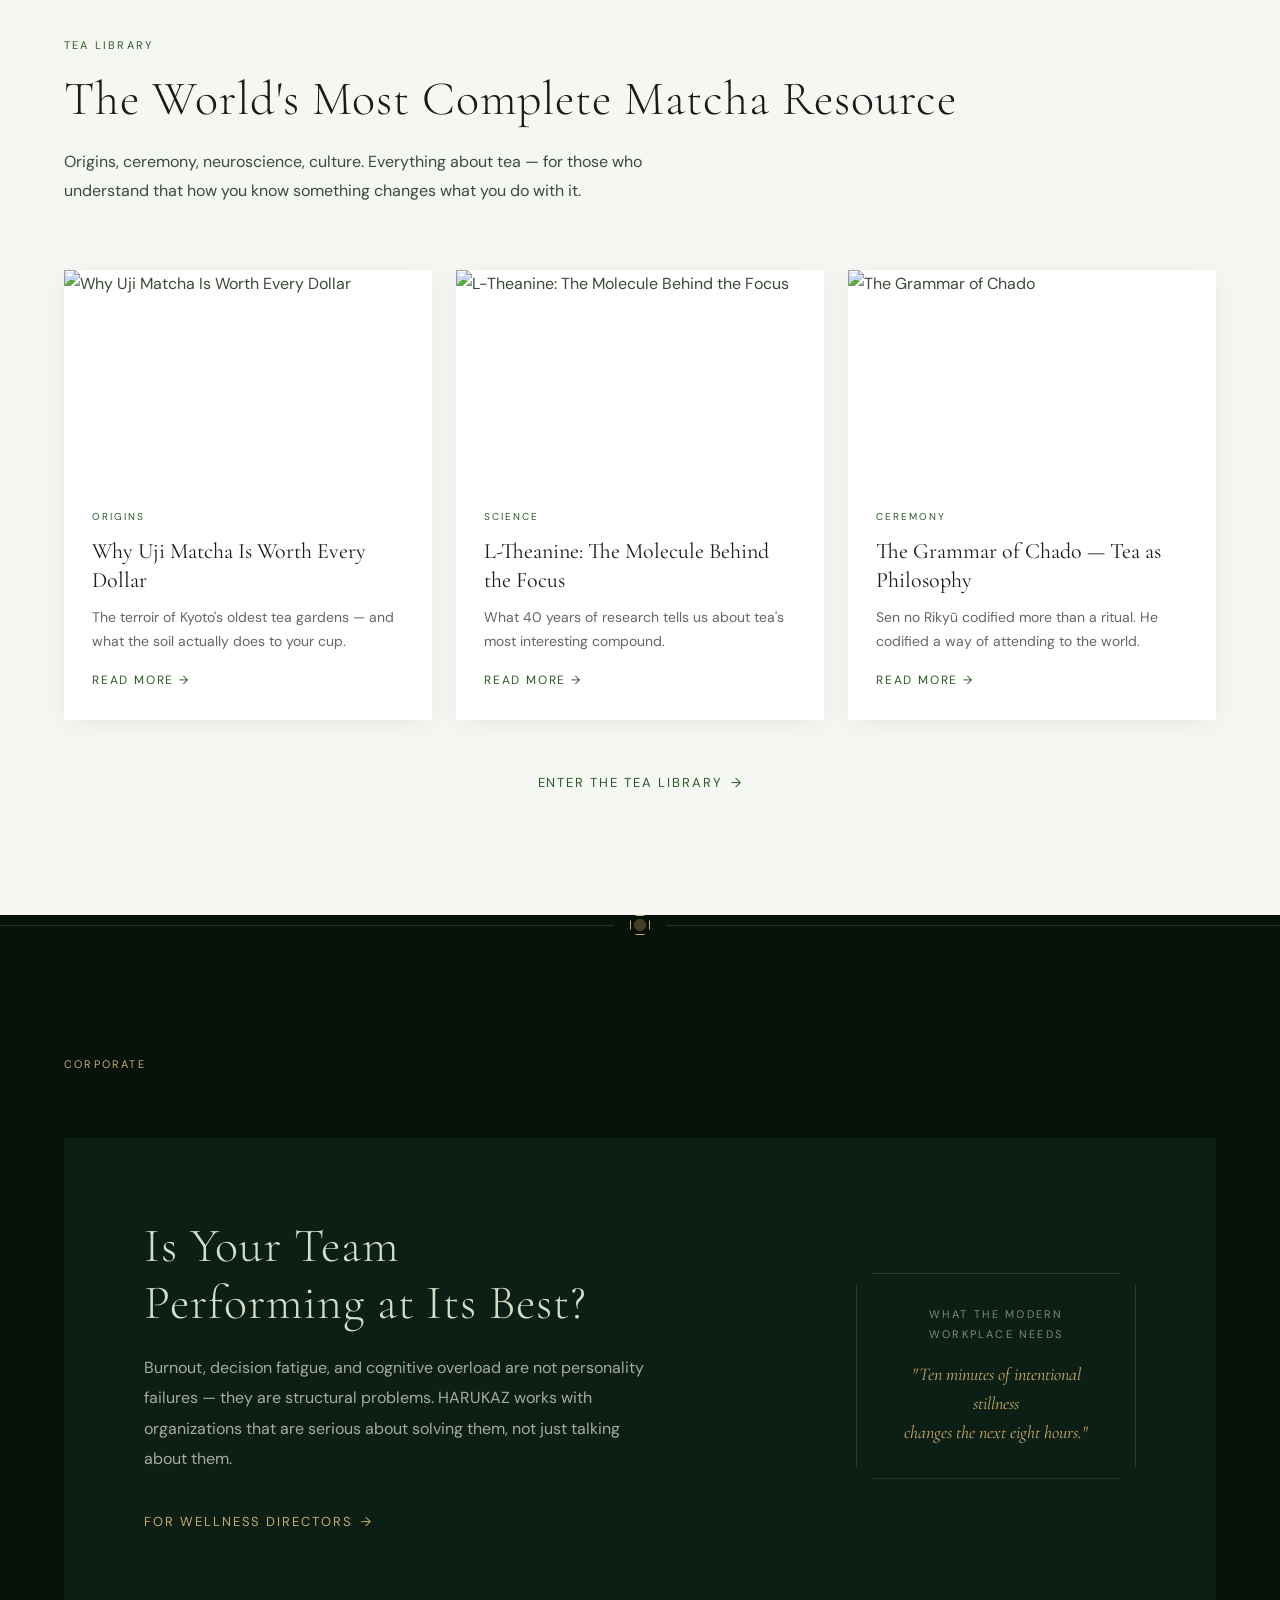
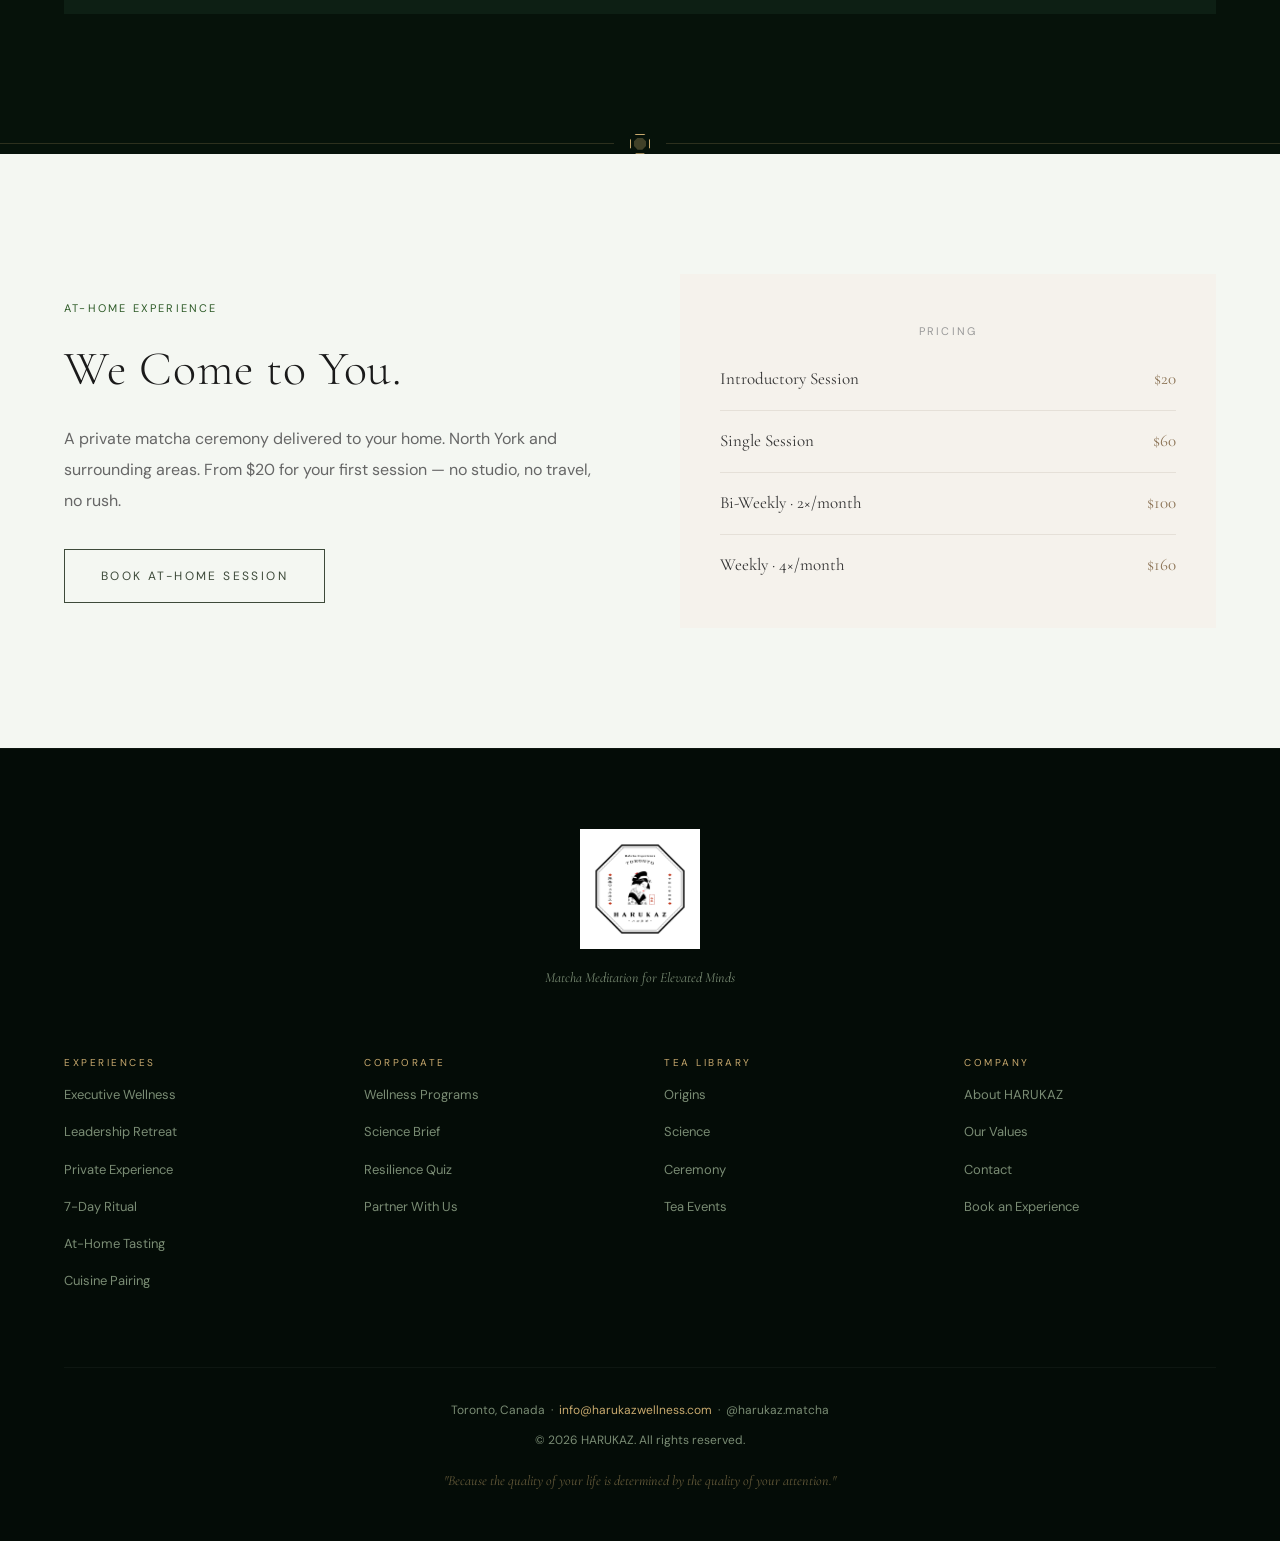
==== commit b8d4d44c: "Add at-home service to nav, services page, and homepage teaser - Add AT-HOME nav link to all 8 pages" ====
--- a/index.html
+++ b/index.html
@@ -176,6 +176,7 @@
     <li><a href="book.html">BOOK</a></li>
     <li><a href="about.html">ABOUT</a></li>
     <li><a href="contact.html">CONTACT</a></li>
+    <li><a href="home-visit.html">AT-HOME</a></li>
   </ul>
 </div>
 
@@ -456,6 +457,44 @@
 </section>
 
 <!-- ─────────────────────────────────────
+     AT-HOME TEASER
+───────────────────────────────────────── -->
+<div class="divider"><div class="divider__line"></div><div class="divider__octagon"></div><div class="divider__line"></div></div>
+<section class="section section--light">
+  <div class="container">
+    <div style="display:grid;grid-template-columns:1fr 1fr;gap:80px;align-items:center;" class="reveal">
+      <div>
+        <div class="label" style="margin-bottom:24px;">AT-HOME EXPERIENCE</div>
+        <h2 style="margin-bottom:24px;">We Come to You.</h2>
+        <p style="color:#666;line-height:1.95;margin-bottom:32px;">A private matcha ceremony delivered to your home. North York and surrounding areas. From $20 for your first session — no studio, no travel, no rush.</p>
+        <a href="home-visit.html" class="btn btn--dark">Book At-Home Session</a>
+      </div>
+      <div style="padding:48px 40px;background:#f5f2ec;text-align:center;">
+        <p style="font-size:11px;letter-spacing:0.2em;text-transform:uppercase;color:#999;margin-bottom:24px;">PRICING</p>
+        <div style="display:flex;flex-direction:column;gap:16px;">
+          <div style="display:flex;justify-content:space-between;padding-bottom:16px;border-bottom:1px solid #e5e0d8;">
+            <span style="font-family:var(--font-display);font-size:17px;color:#333;">Introductory Session</span>
+            <span style="font-family:var(--font-display);font-size:17px;color:#8B7355;">$20</span>
+          </div>
+          <div style="display:flex;justify-content:space-between;padding-bottom:16px;border-bottom:1px solid #e5e0d8;">
+            <span style="font-family:var(--font-display);font-size:17px;color:#333;">Single Session</span>
+            <span style="font-family:var(--font-display);font-size:17px;color:#8B7355;">$60</span>
+          </div>
+          <div style="display:flex;justify-content:space-between;padding-bottom:16px;border-bottom:1px solid #e5e0d8;">
+            <span style="font-family:var(--font-display);font-size:17px;color:#333;">Bi-Weekly · 2×/month</span>
+            <span style="font-family:var(--font-display);font-size:17px;color:#8B7355;">$100</span>
+          </div>
+          <div style="display:flex;justify-content:space-between;">
+            <span style="font-family:var(--font-display);font-size:17px;color:#333;">Weekly · 4×/month</span>
+            <span style="font-family:var(--font-display);font-size:17px;color:#8B7355;">$160</span>
+          </div>
+        </div>
+      </div>
+    </div>
+  </div>
+</section>
+
+<!-- ─────────────────────────────────────
      FOOTER
 ───────────────────────────────────────── -->
 <footer>
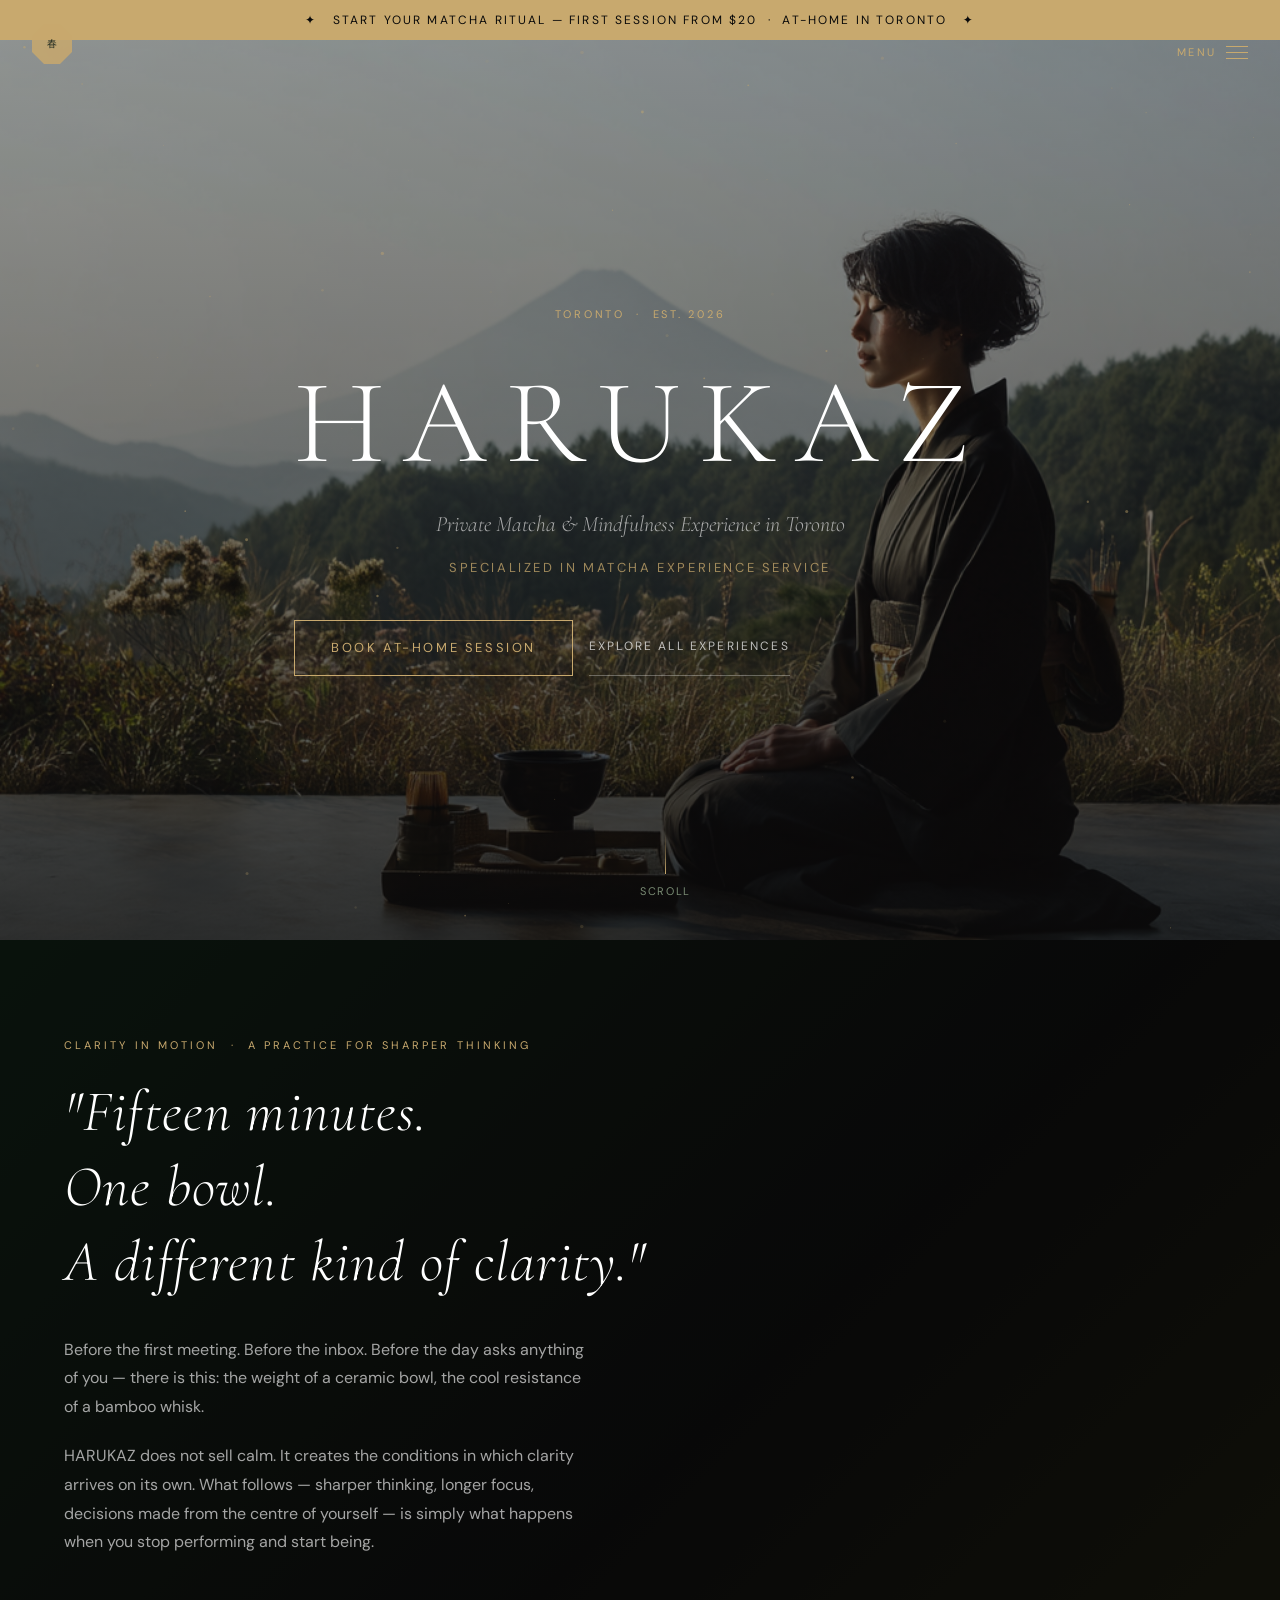
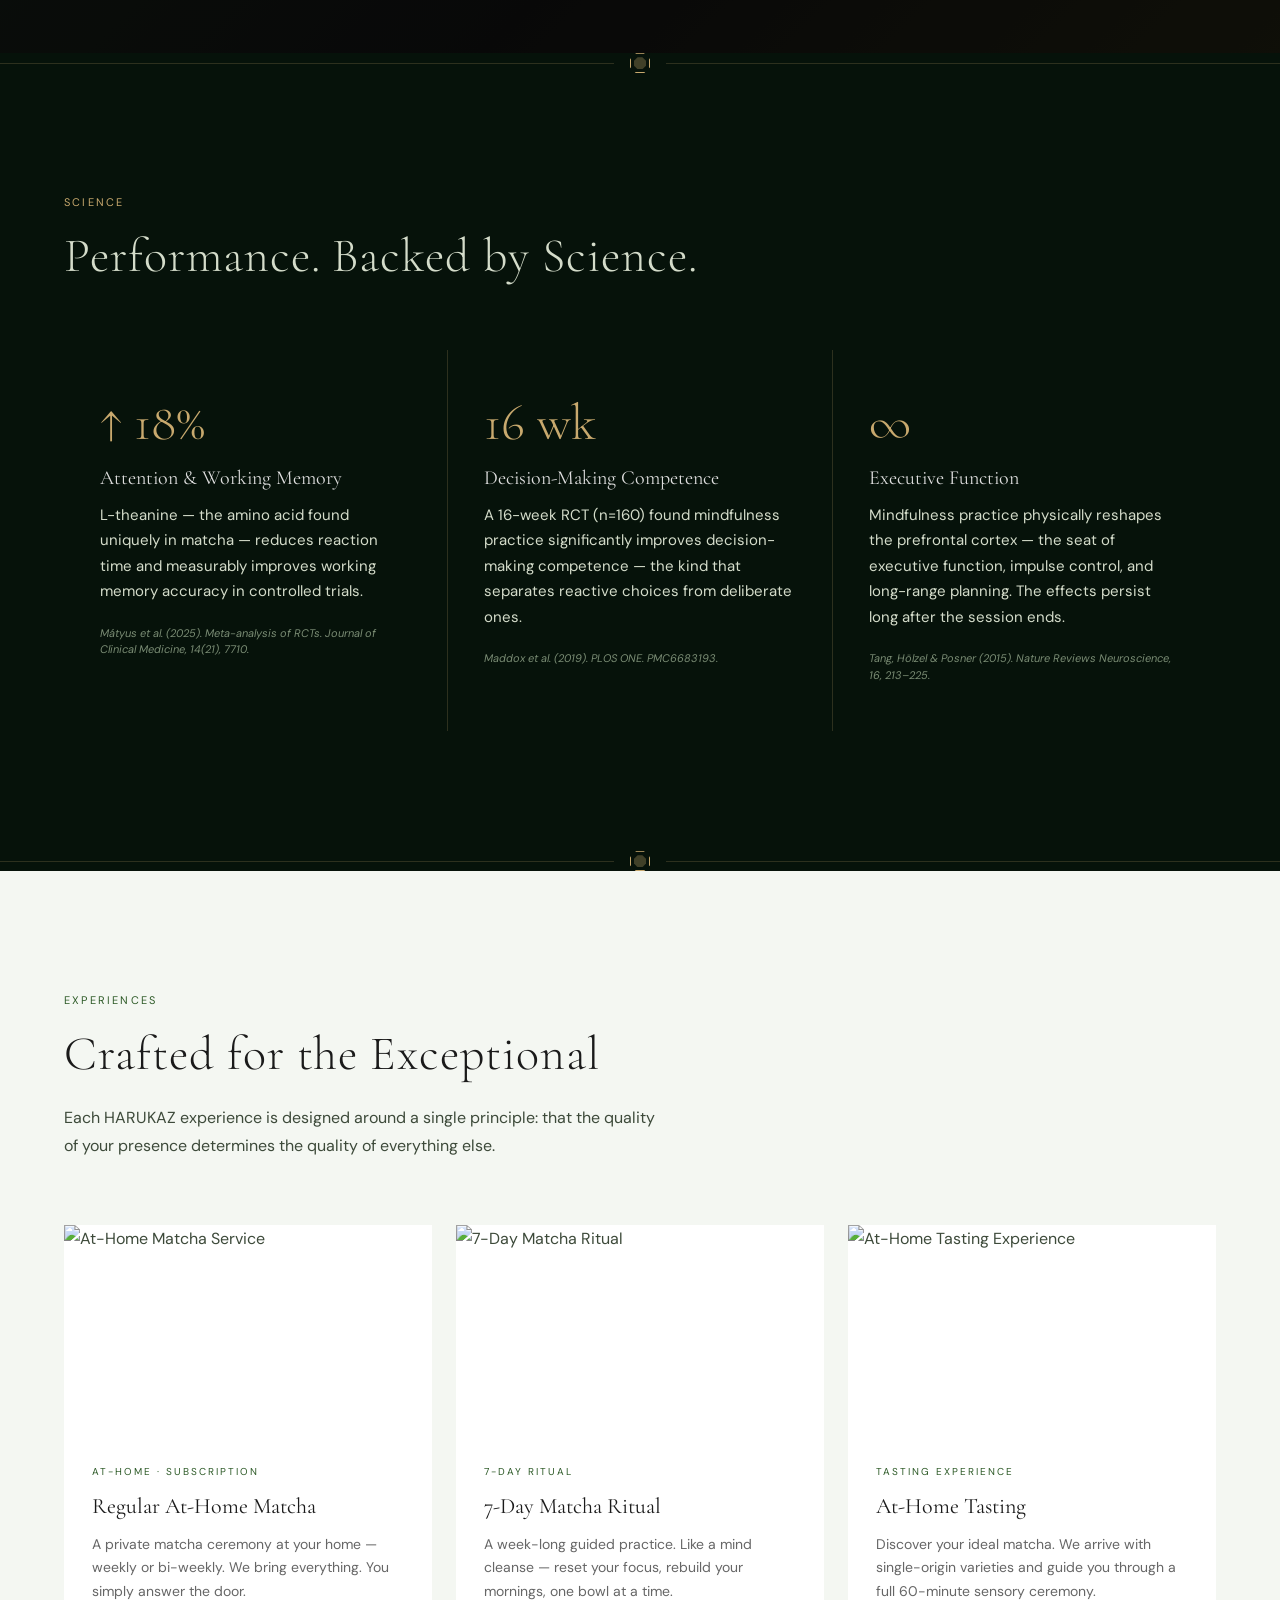
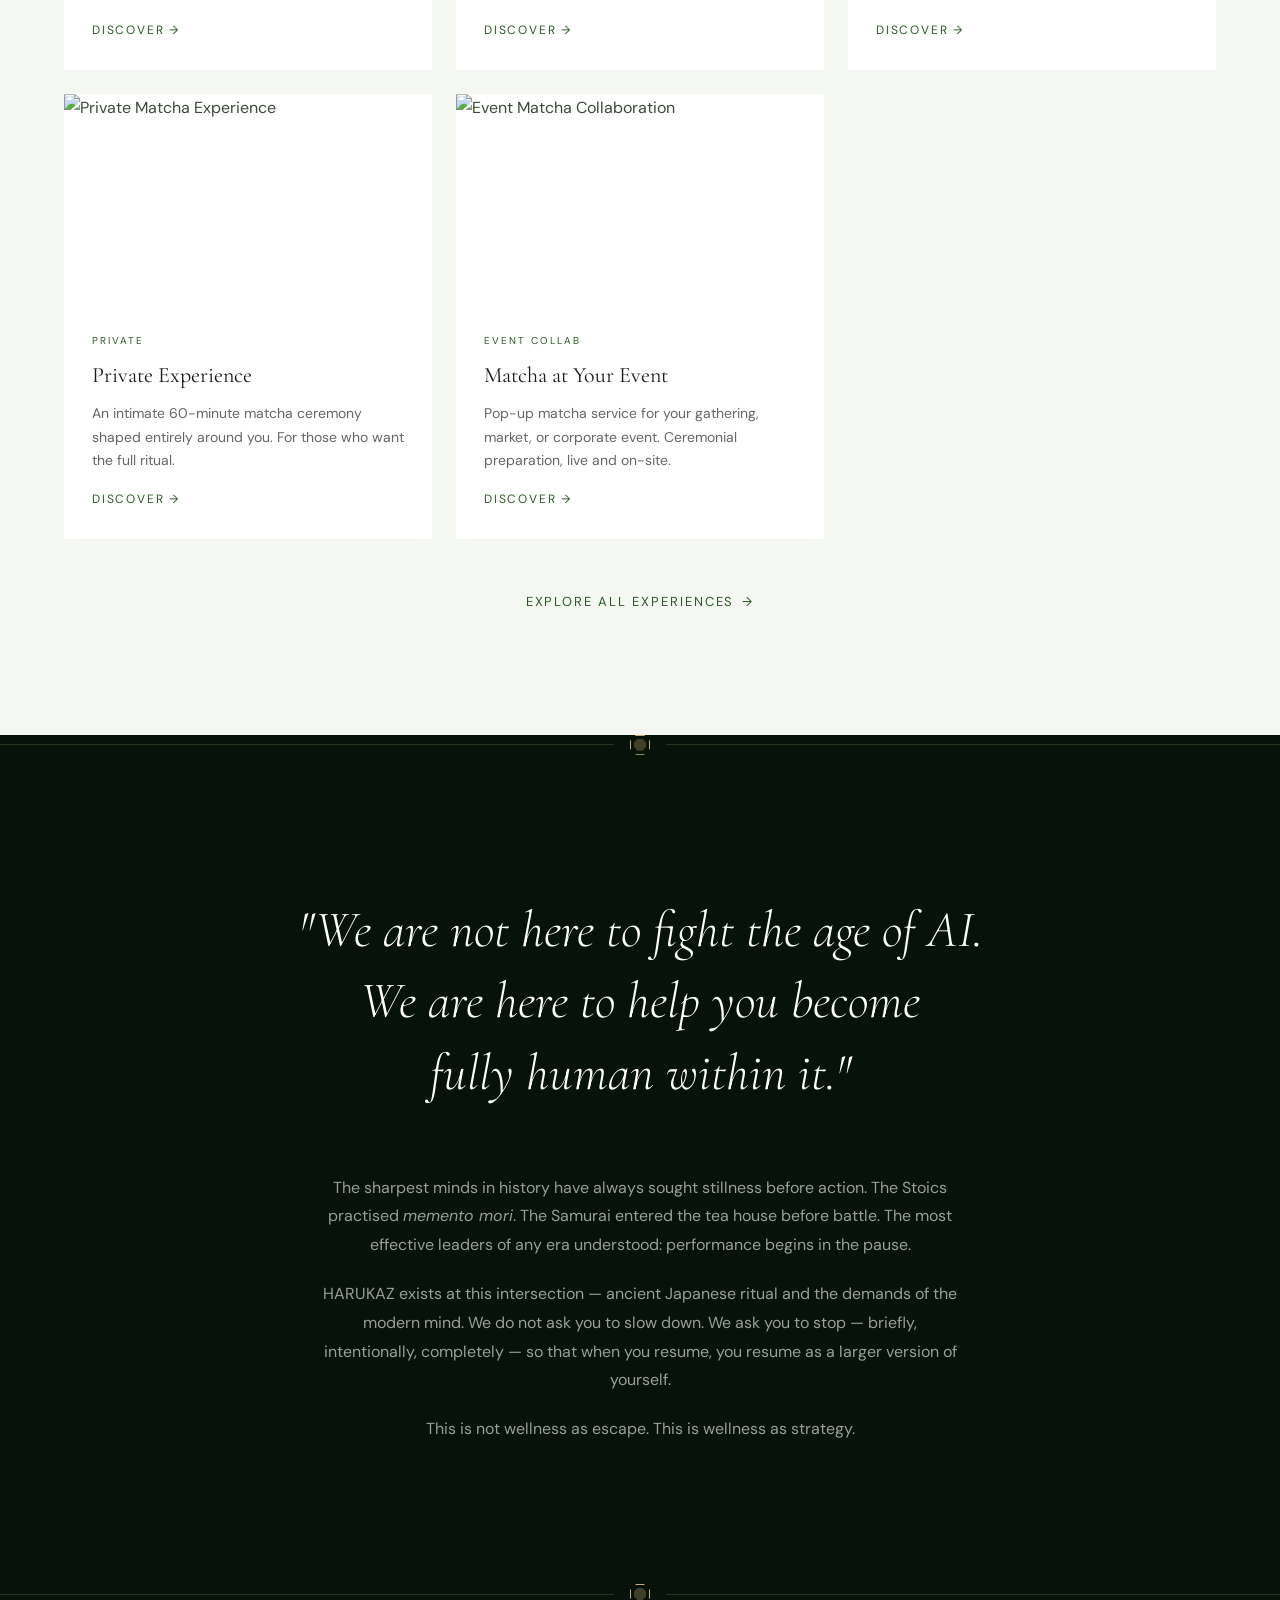
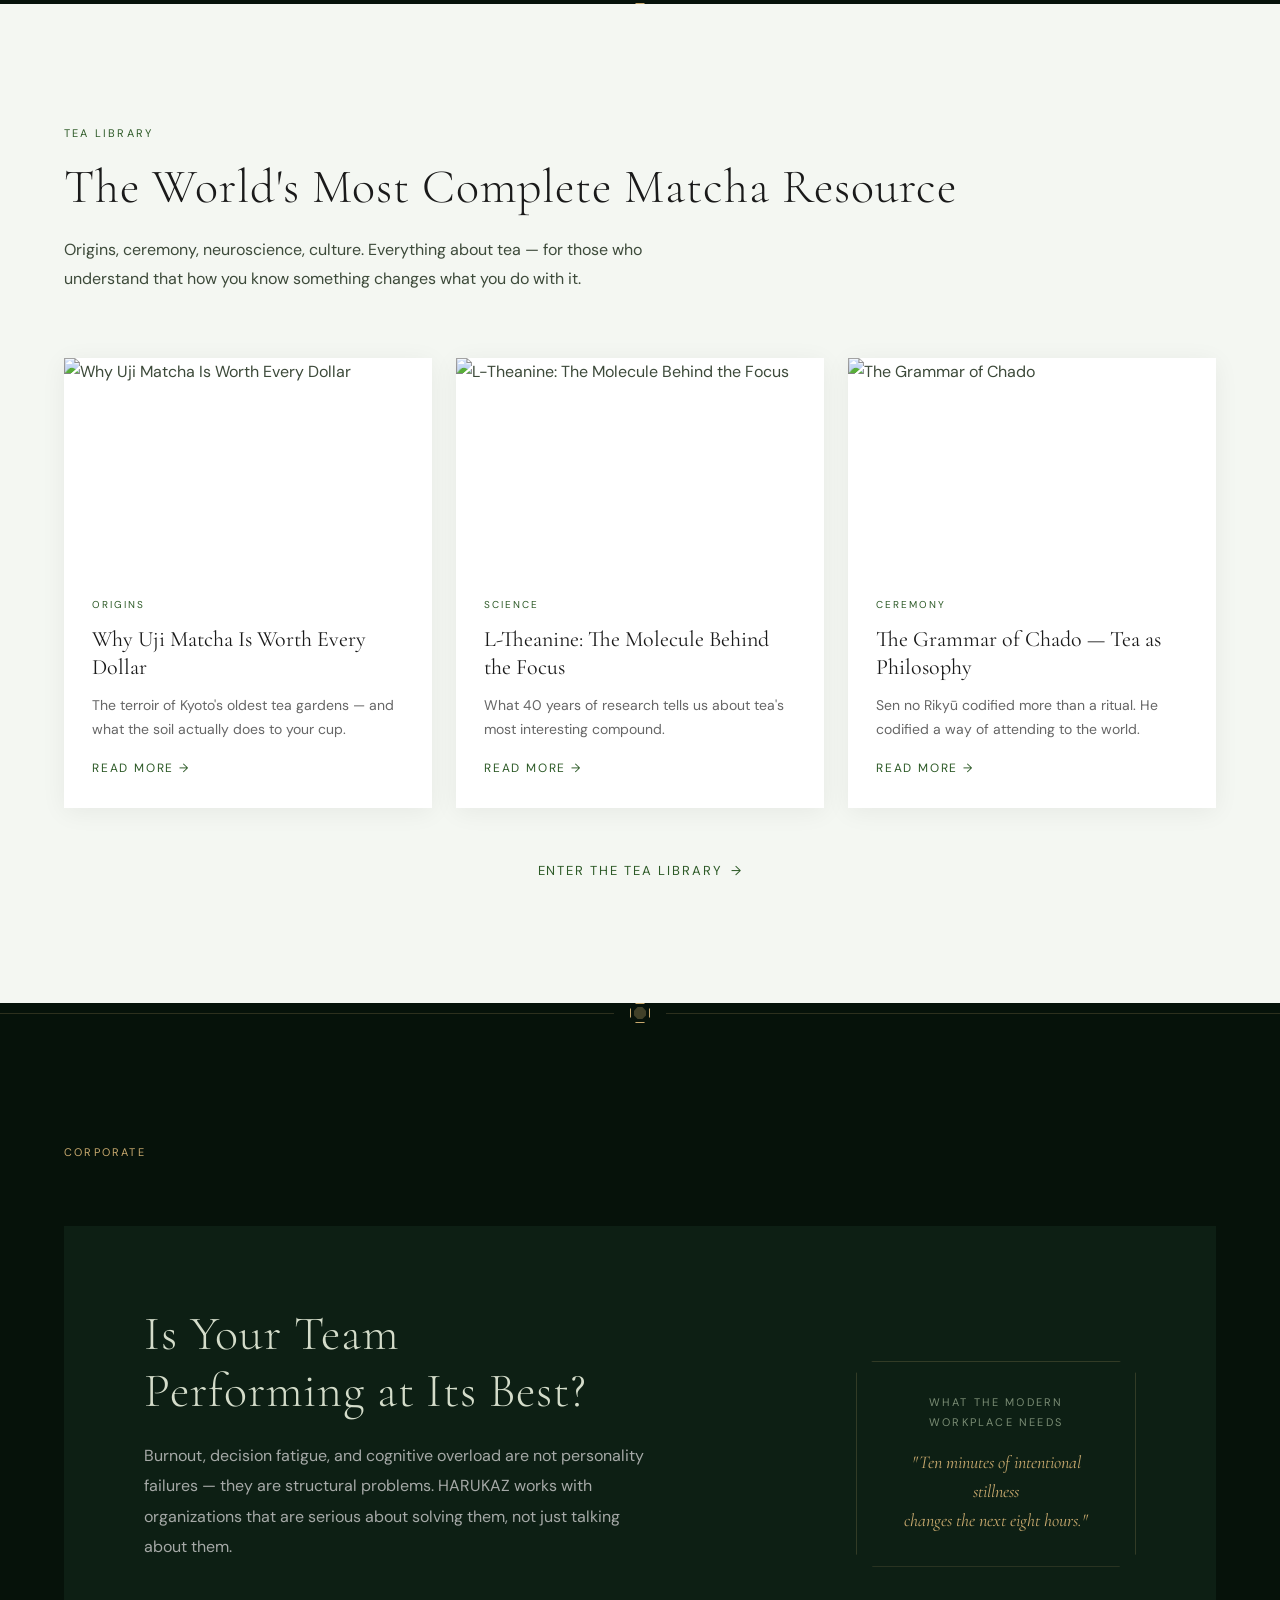
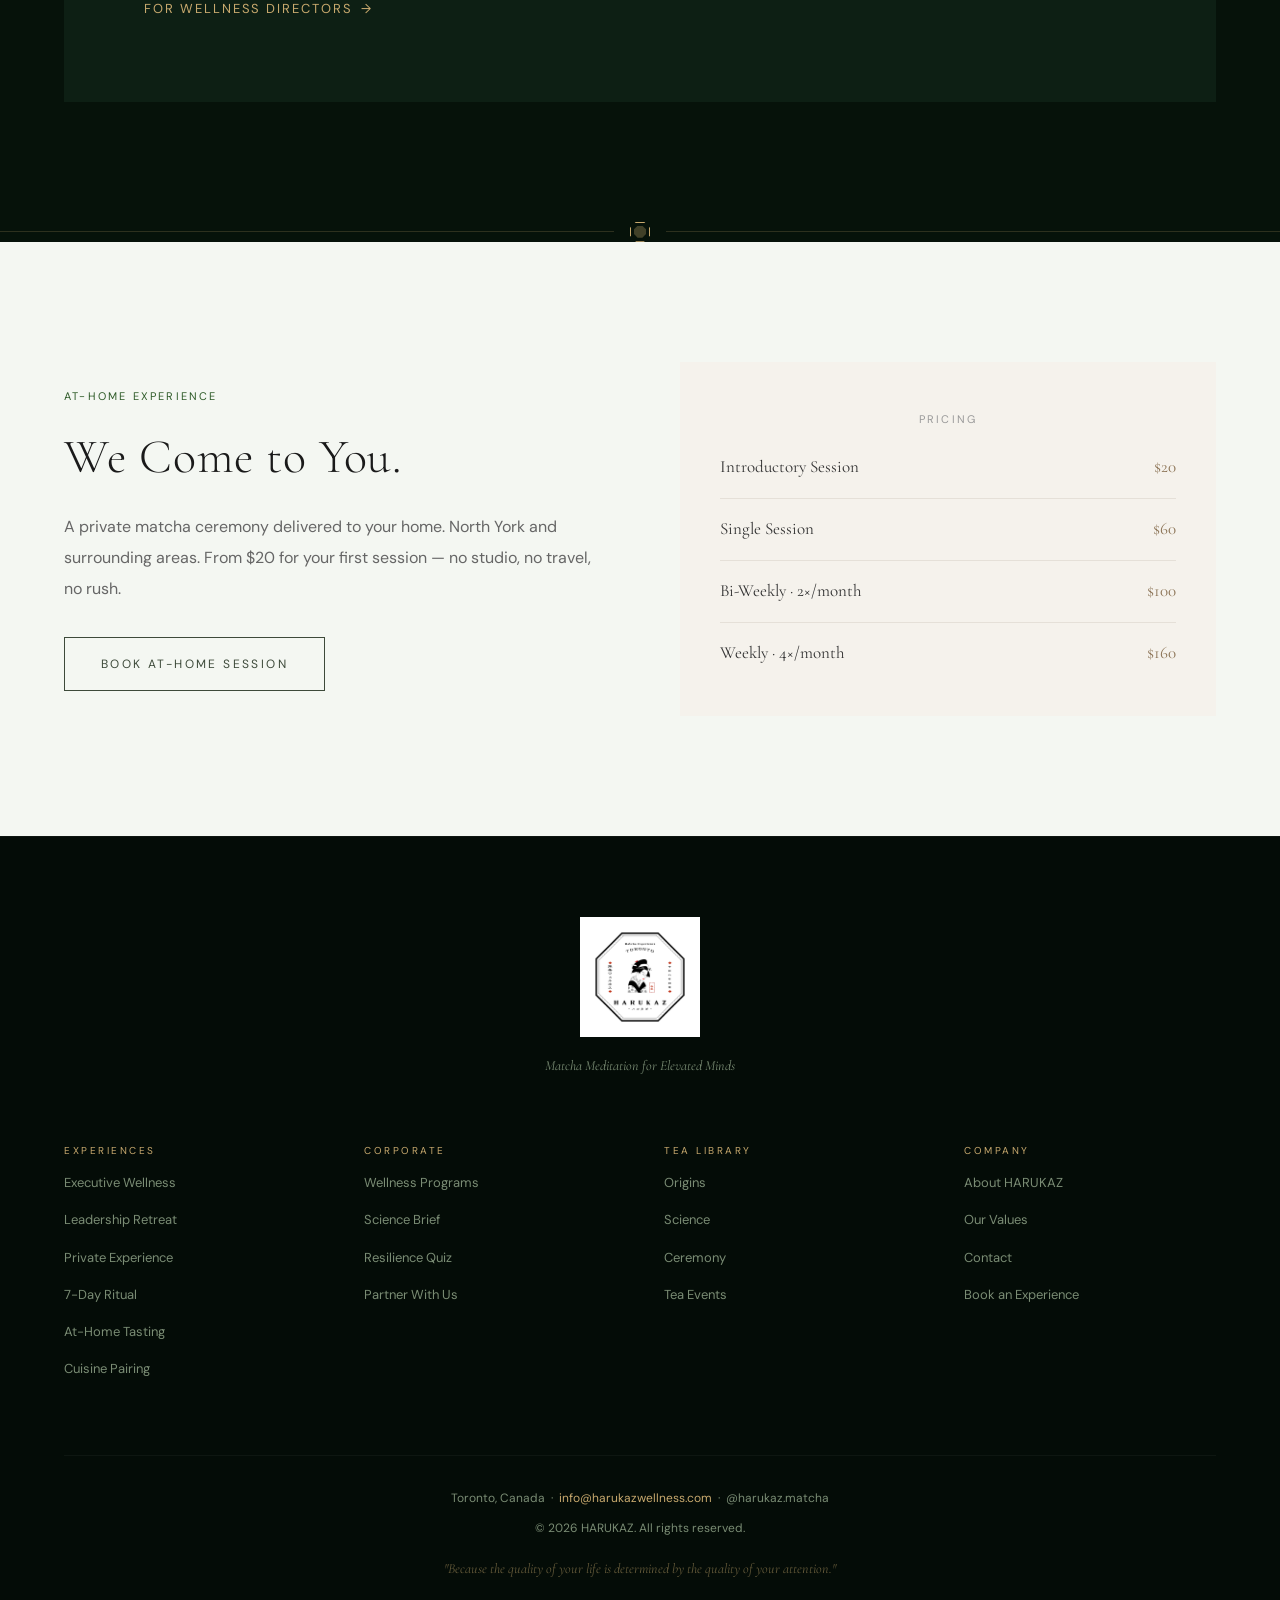
==== commit 6bb60278: "Major homepage and services overhaul index.html: - Add top announcement bar linking to at-home booki" ====
--- a/index.html
+++ b/index.html
@@ -150,6 +150,13 @@
 </head>
 <body>
 
+<!-- ── Top Announcement Bar ── -->
+<div id="top-bar" style="background:var(--gold);text-align:center;padding:10px 20px;font-size:12px;letter-spacing:0.18em;text-transform:uppercase;color:#0A0A0A;font-family:var(--font-body);position:relative;z-index:200;">
+  <a href="home-visit.html" style="color:#0A0A0A;text-decoration:none;">
+    ✦ &nbsp; Start Your Matcha Ritual — First Session from $20 &nbsp;·&nbsp; At-Home in Toronto &nbsp; ✦
+  </a>
+</div>
+
 <!-- ── Persistent Nav ── -->
 <nav id="nav-persistent" aria-label="Site navigation">
   <a href="index.html" class="nav-logo-mark" aria-label="HARUKAZ Home">
@@ -192,7 +199,12 @@
   <div class="hero__content">
     <p class="hero__eyebrow">TORONTO &nbsp;·&nbsp; EST. 2026</p>
     <h1 class="hero__title">HARUKAZ</h1>
-    <p class="hero__tagline">Where Ancient Ritual Meets Modern Performance.</p>
+    <p class="hero__tagline">Private Matcha &amp; Mindfulness Experience in Toronto</p>
+    <p style="font-size:13px;letter-spacing:0.2em;text-transform:uppercase;color:rgba(200,169,110,0.75);margin-top:12px;">Specialized in Matcha Experience Service</p>
+    <div style="display:flex;gap:16px;margin-top:40px;flex-wrap:wrap;">
+      <a href="home-visit.html" class="btn btn--gold" style="font-size:13px;">Book At-Home Session</a>
+      <a href="services.html" style="display:inline-flex;align-items:center;gap:8px;font-size:12px;letter-spacing:0.18em;color:rgba(255,255,255,0.7);text-transform:uppercase;border-bottom:1px solid rgba(255,255,255,0.3);padding-bottom:2px;">Explore All Experiences</a>
+    </div>
   </div>
   <div class="hero__scroll" aria-hidden="true">
     <div class="hero__scroll__arrow"></div>
@@ -272,79 +284,82 @@
       <p>Each HARUKAZ experience is designed around a single principle: that the quality of your presence determines the quality of everything else.</p>
     </div>
 
-    <div class="card-grid card-grid--6" style="margin-bottom:48px;">
-
-      <article class="card card--light card--service reveal">
-        <div class="card__image">
-          <img src="assets/Corporate_Executive_Wellness_Executives_from.png" alt="Executive Wellness" style="width:100%;aspect-ratio:16/9;object-fit:cover;display:block;">
-        </div>
-        <div class="card__body">
-          <span class="card__tag">CORPORATE</span>
-          <h3 class="card__title">Executive Wellness</h3>
-          <p class="card__excerpt">For leadership teams who understand that presence is a performance metric.</p>
-          <a href="services.html#executive" class="card__link">Discover</a>
-        </div>
-      </article>
-
-      <article class="card card--light card--service reveal reveal-delay-1">
-        <div class="card__image">
-          <img src="assets/Leadership__Team_Building_In_a_tatami-mat_tea_roo.png" alt="Leadership &amp; Team Building" style="width:100%;aspect-ratio:16/9;object-fit:cover;display:block;">
-        </div>
-        <div class="card__body">
-          <span class="card__tag">TEAM BUILDING</span>
-          <h3 class="card__title">Leadership Retreat</h3>
-          <p class="card__excerpt">Collective stillness as the foundation of collective excellence.</p>
-          <a href="services.html#leadership" class="card__link">Discover</a>
-        </div>
-      </article>
-
-      <article class="card card--light card--service reveal reveal-delay-2">
-        <div class="card__image">
-          <img src="assets/privateMatchaExperience.png" alt="Private Matcha Experience" style="width:100%;aspect-ratio:16/9;object-fit:cover;display:block;">
-        </div>
-        <div class="card__body">
-          <span class="card__tag">PRIVATE</span>
-          <h3 class="card__title">Private Experience</h3>
-          <p class="card__excerpt">An intimate session shaped entirely around you.</p>
-          <a href="services.html#private" class="card__link">Discover</a>
-        </div>
-      </article>
-
-      <article class="card card--light card--service reveal">
-        <div class="card__image">
-          <img src="assets/7-Day_Matcha_Ritual_Just_like_a_7-day_detox_and.png" alt="7-Day Matcha Ritual" style="width:100%;aspect-ratio:16/9;object-fit:cover;display:block;">
-        </div>
-        <div class="card__body">
-          <span class="card__tag">SUBSCRIPTION</span>
-          <h3 class="card__title">7-Day Matcha Ritual</h3>
-          <p class="card__excerpt">A weekly practice delivered to your door. Like a cleanse — but for the mind.</p>
-          <a href="services.html#ritual" class="card__link">Discover</a>
-        </div>
-      </article>
-
-      <article class="card card--light card--service reveal reveal-delay-1">
-        <div class="card__image">
-          <img src="assets/matchaTasting%20Service.png" alt="At-Home Tasting" style="width:100%;aspect-ratio:16/9;object-fit:cover;display:block;">
-        </div>
-        <div class="card__body">
-          <span class="card__tag">CONCIERGE</span>
-          <h3 class="card__title">At-Home Tasting</h3>
-          <p class="card__excerpt">We come to you. Five to eight single-origin varieties. Your ideal matcha, found.</p>
-          <a href="services.html#tasting" class="card__link">Discover</a>
-        </div>
-      </article>
-
-      <article class="card card--light card--service reveal reveal-delay-2">
-        <div class="card__image">
-          <img src="assets/matchaFoodParingService.png" alt="Matcha &amp; Cuisine Pairing" style="width:100%;aspect-ratio:16/9;object-fit:cover;display:block;">
-        </div>
-        <div class="card__body">
-          <span class="card__tag">PAIRING</span>
-          <h3 class="card__title">Matcha &amp; Cuisine Pairing</h3>
-          <p class="card__excerpt">A multi-course evening where each dish finds its matcha — and both become more.</p>
-          <a href="services.html#pairing" class="card__link">Discover</a>
-        </div>
-      </article>
+    <div class="card-grid card-grid--3" style="margin-bottom:48px;">
+
+      <!-- 1: At-Home Regular -->
+      <a href="home-visit.html" style="display:block;text-decoration:none;color:inherit;">
+        <article class="card card--light card--service reveal" style="height:100%;">
+          <div class="card__image">
+            <img src="assets/matchaTasting%20Service.png" alt="At-Home Matcha Service" style="width:100%;aspect-ratio:16/9;object-fit:cover;display:block;">
+          </div>
+          <div class="card__body">
+            <span class="card__tag">AT-HOME · SUBSCRIPTION</span>
+            <h3 class="card__title">Regular At-Home Matcha</h3>
+            <p class="card__excerpt">A private matcha ceremony at your home — weekly or bi-weekly. We bring everything. You simply answer the door.</p>
+            <span class="card__link">Discover</span>
+          </div>
+        </article>
+      </a>
+
+      <!-- 2: 7-Day Ritual -->
+      <a href="services.html#ritual" style="display:block;text-decoration:none;color:inherit;">
+        <article class="card card--light card--service reveal reveal-delay-1" style="height:100%;">
+          <div class="card__image">
+            <img src="assets/7-Day_Matcha_Ritual_Just_like_a_7-day_detox_and.png" alt="7-Day Matcha Ritual" style="width:100%;aspect-ratio:16/9;object-fit:cover;display:block;">
+          </div>
+          <div class="card__body">
+            <span class="card__tag">7-DAY RITUAL</span>
+            <h3 class="card__title">7-Day Matcha Ritual</h3>
+            <p class="card__excerpt">A week-long guided practice. Like a mind cleanse — reset your focus, rebuild your mornings, one bowl at a time.</p>
+            <span class="card__link">Discover</span>
+          </div>
+        </article>
+      </a>
+
+      <!-- 3: At-Home Tasting -->
+      <a href="services.html#tasting" style="display:block;text-decoration:none;color:inherit;">
+        <article class="card card--light card--service reveal reveal-delay-2" style="height:100%;">
+          <div class="card__image">
+            <img src="assets/privateMatchaExperience.png" alt="At-Home Tasting Experience" style="width:100%;aspect-ratio:16/9;object-fit:cover;display:block;">
+          </div>
+          <div class="card__body">
+            <span class="card__tag">TASTING EXPERIENCE</span>
+            <h3 class="card__title">At-Home Tasting</h3>
+            <p class="card__excerpt">Discover your ideal matcha. We arrive with single-origin varieties and guide you through a full 60-minute sensory ceremony.</p>
+            <span class="card__link">Discover</span>
+          </div>
+        </article>
+      </a>
+
+      <!-- 4: Private Experience -->
+      <a href="services.html#private" style="display:block;text-decoration:none;color:inherit;">
+        <article class="card card--light card--service reveal" style="height:100%;">
+          <div class="card__image">
+            <img src="assets/privateMatchaExperience.png" alt="Private Matcha Experience" style="width:100%;aspect-ratio:16/9;object-fit:cover;display:block;">
+          </div>
+          <div class="card__body">
+            <span class="card__tag">PRIVATE</span>
+            <h3 class="card__title">Private Experience</h3>
+            <p class="card__excerpt">An intimate 60-minute matcha ceremony shaped entirely around you. For those who want the full ritual.</p>
+            <span class="card__link">Discover</span>
+          </div>
+        </article>
+      </a>
+
+      <!-- 5: Event Collaboration -->
+      <a href="services.html#event-collab" style="display:block;text-decoration:none;color:inherit;">
+        <article class="card card--light card--service reveal reveal-delay-1" style="height:100%;">
+          <div class="card__image">
+            <img src="assets/Corporate_Executive_Wellness_Executives_from.png" alt="Event Matcha Collaboration" style="width:100%;aspect-ratio:16/9;object-fit:cover;display:block;">
+          </div>
+          <div class="card__body">
+            <span class="card__tag">EVENT COLLAB</span>
+            <h3 class="card__title">Matcha at Your Event</h3>
+            <p class="card__excerpt">Pop-up matcha service for your gathering, market, or corporate event. Ceremonial preparation, live and on-site.</p>
+            <span class="card__link">Discover</span>
+          </div>
+        </article>
+      </a>
 
     </div>
     <div style="text-align:center;" class="reveal">
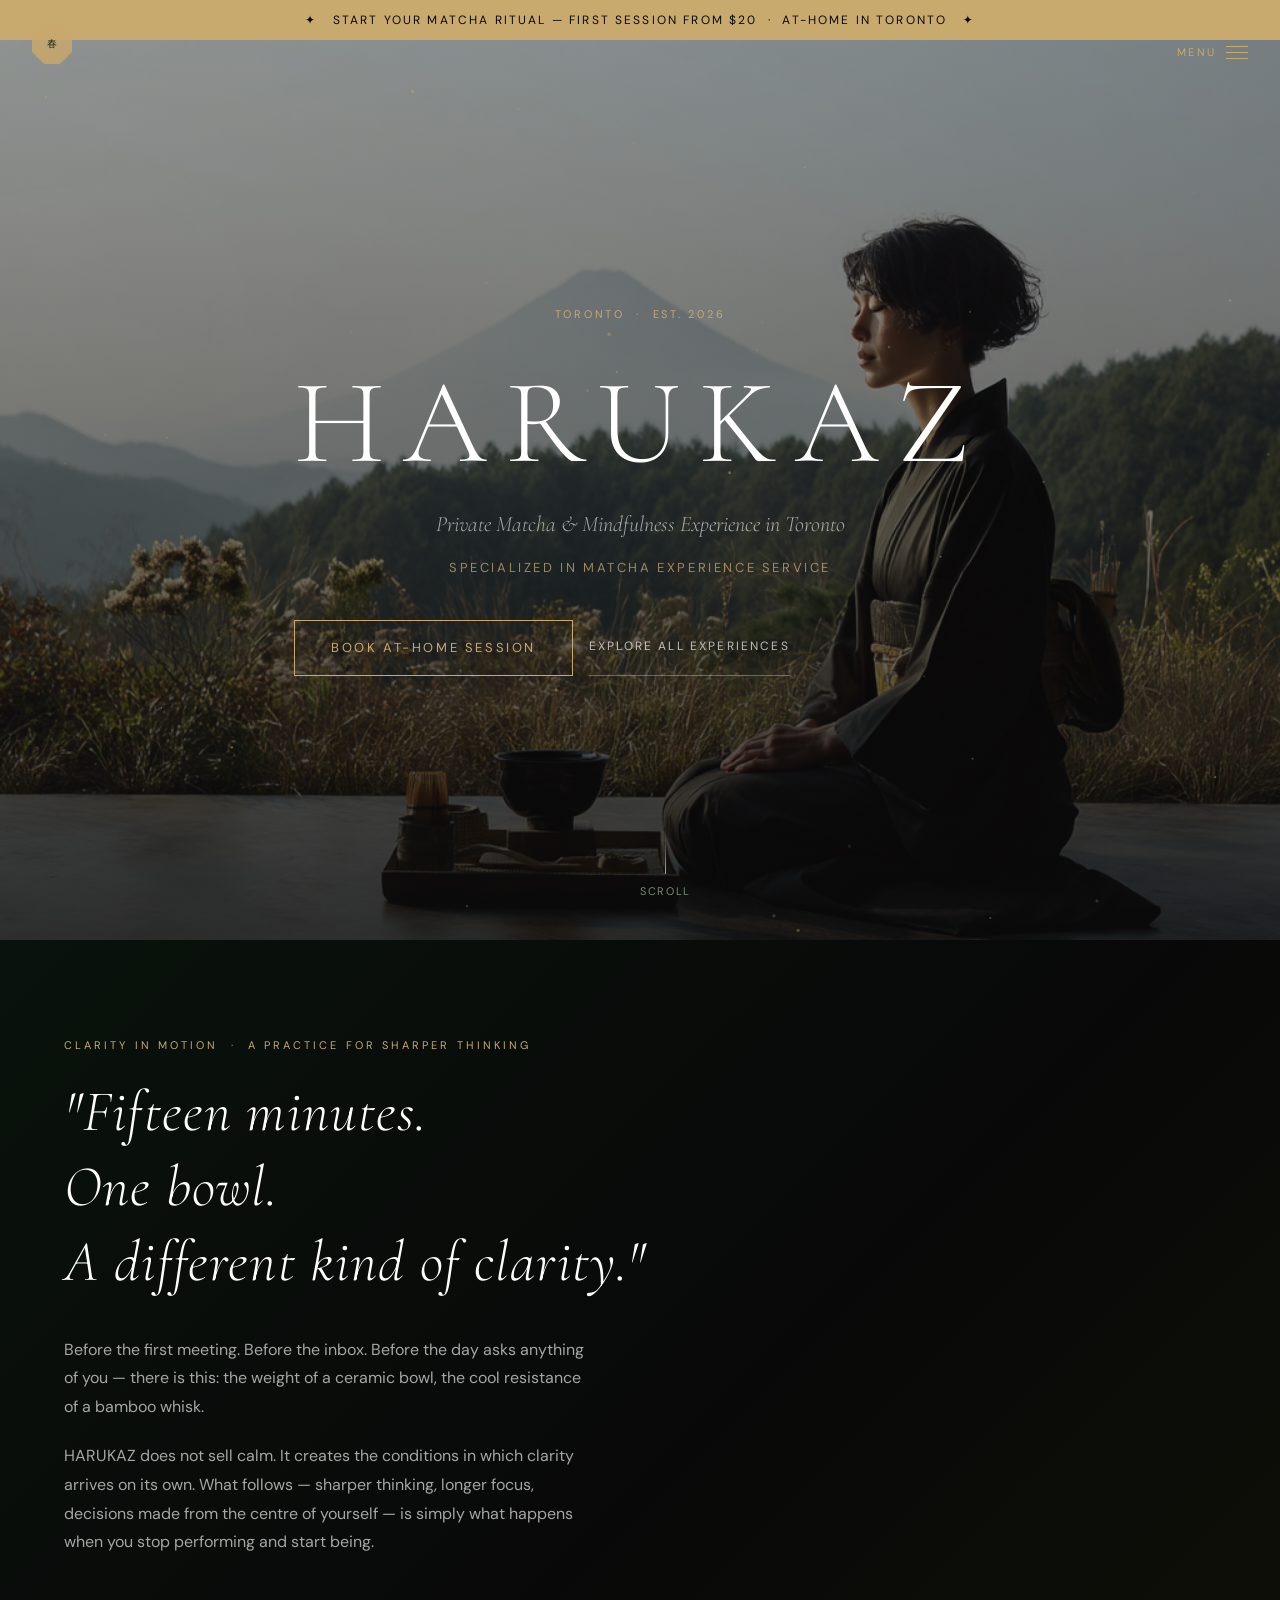
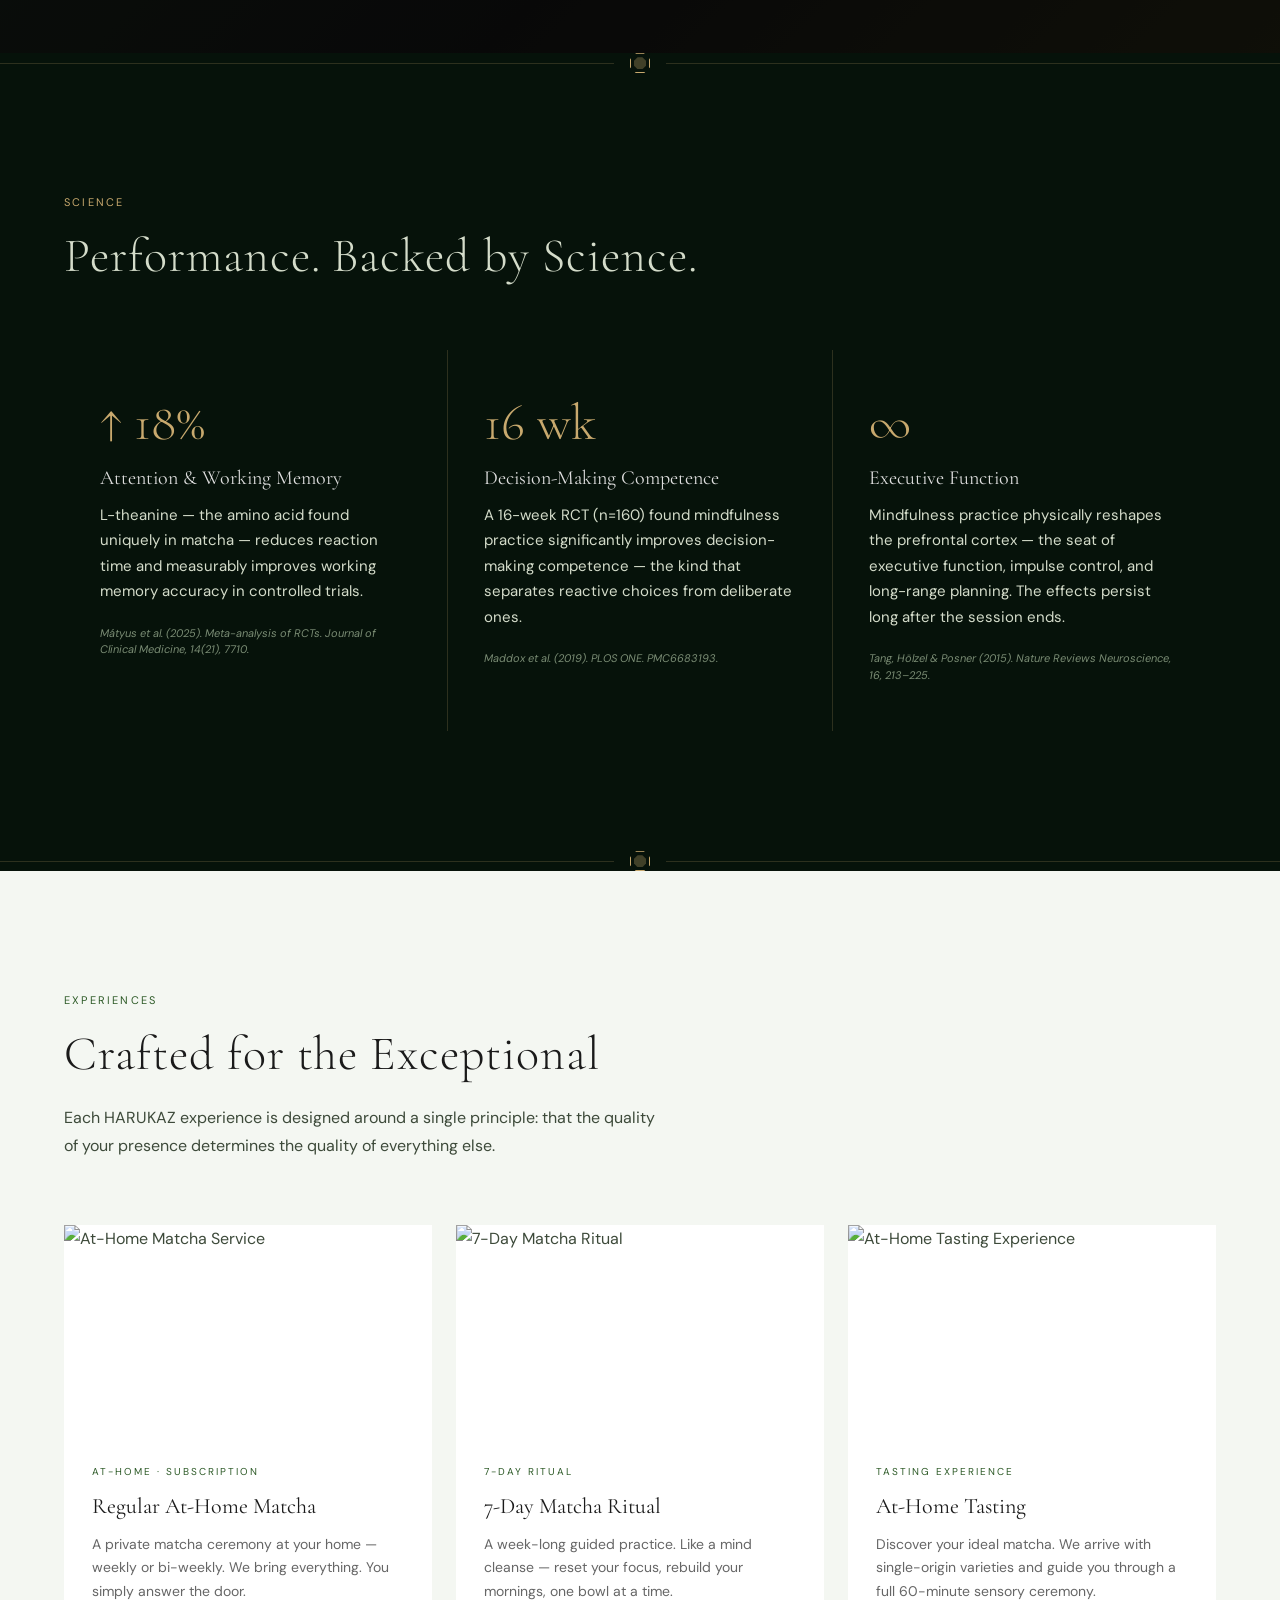
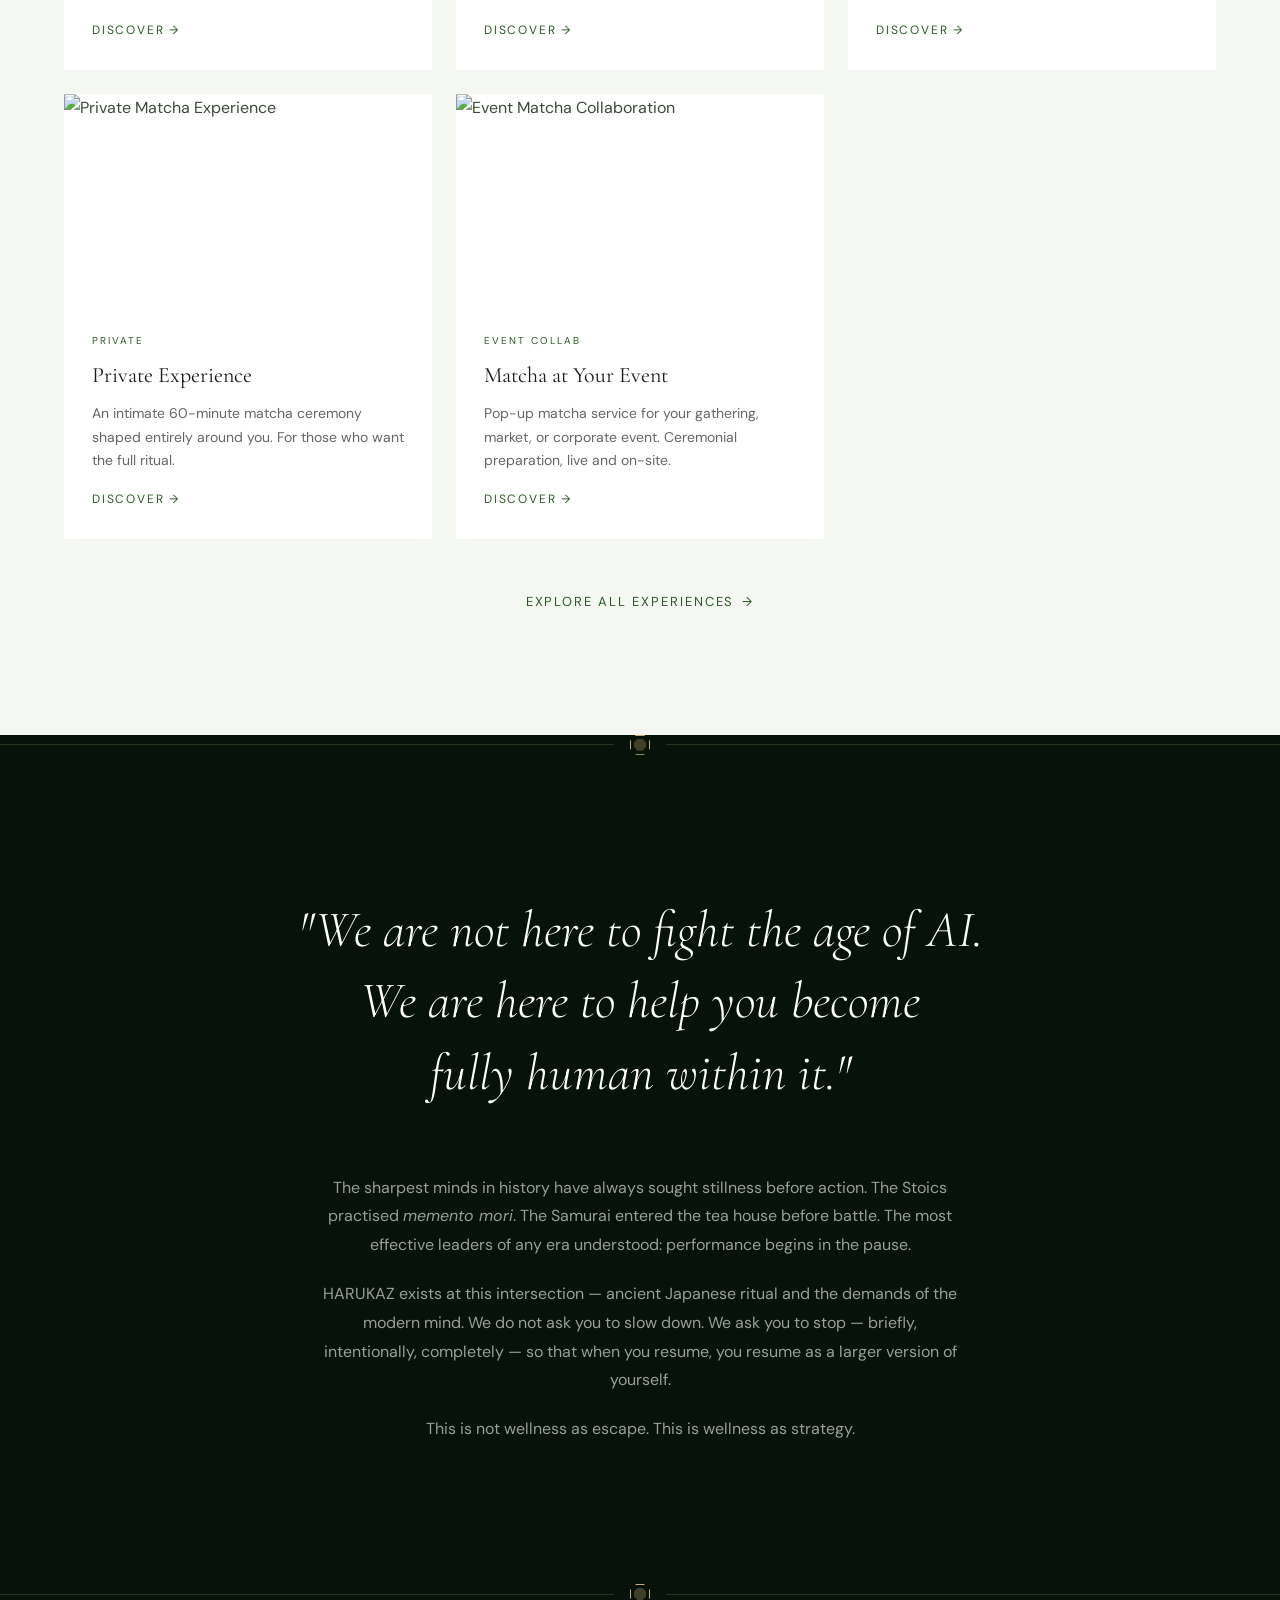
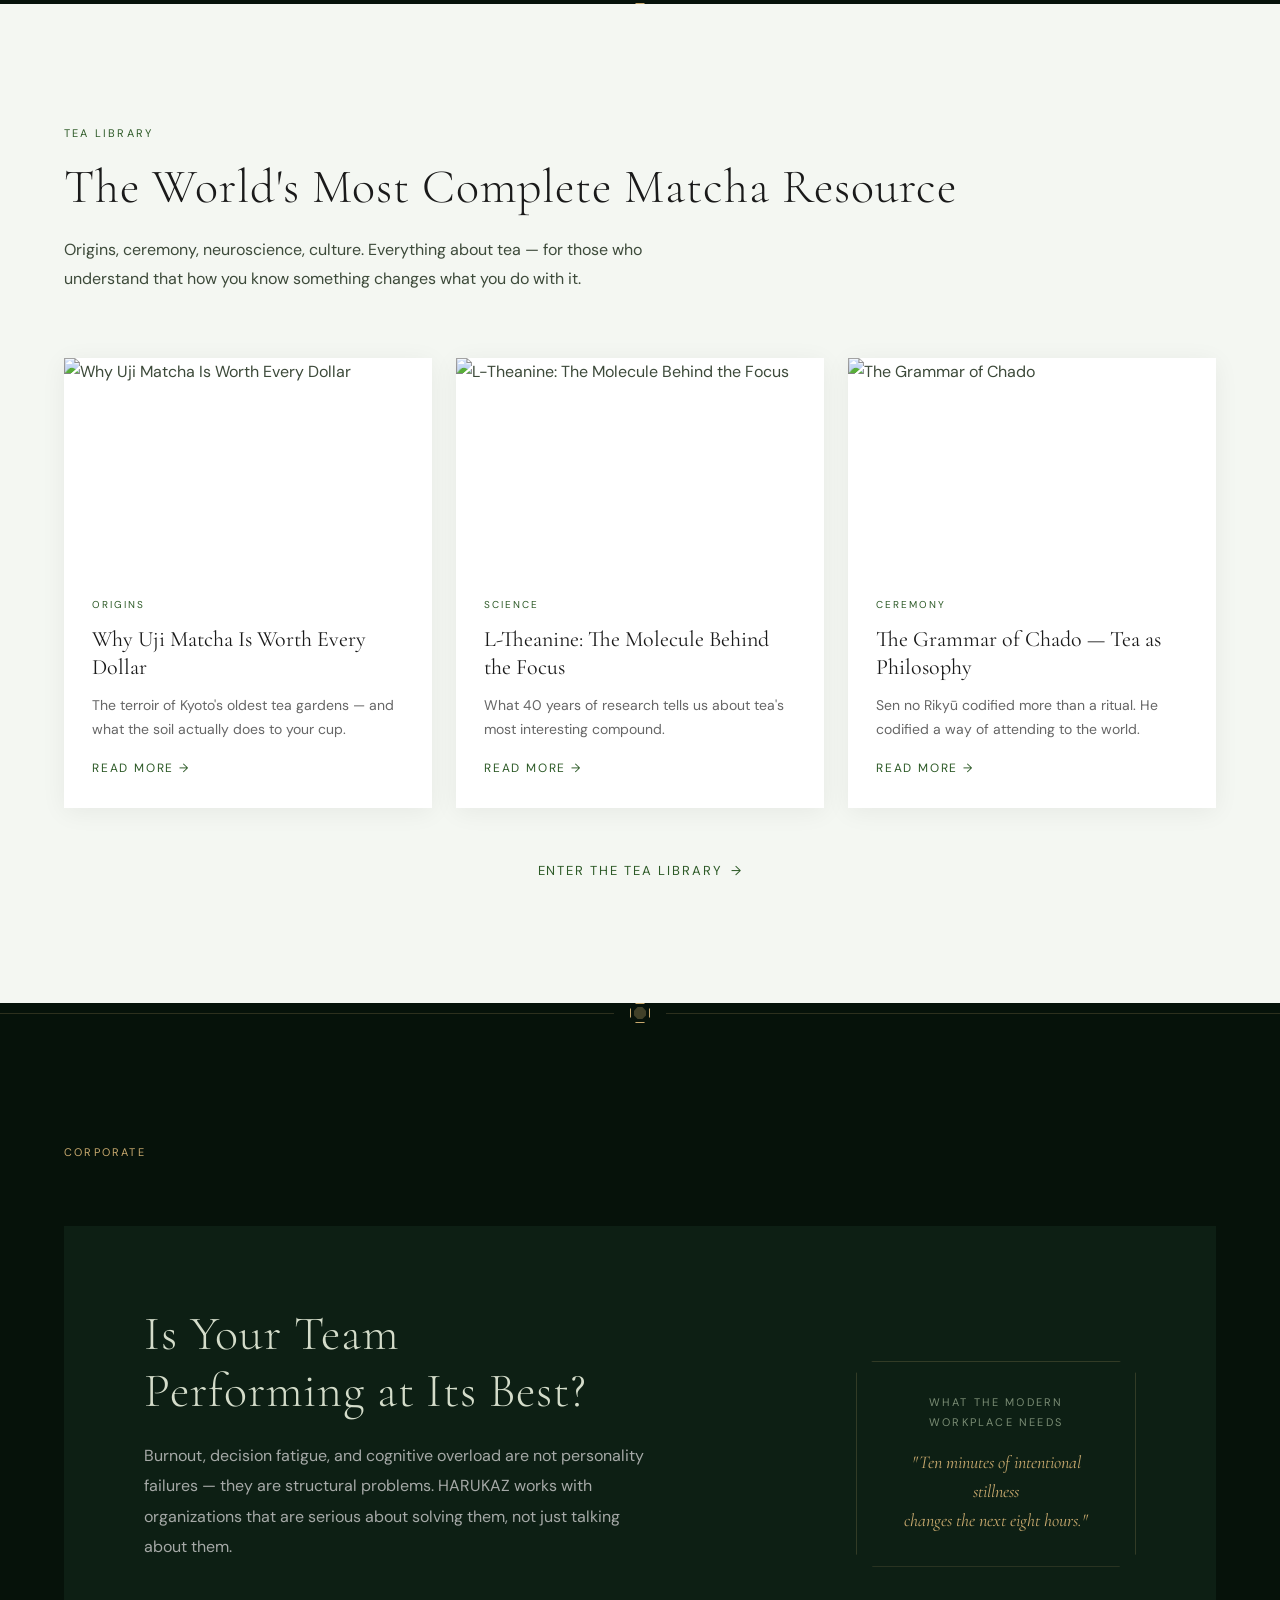
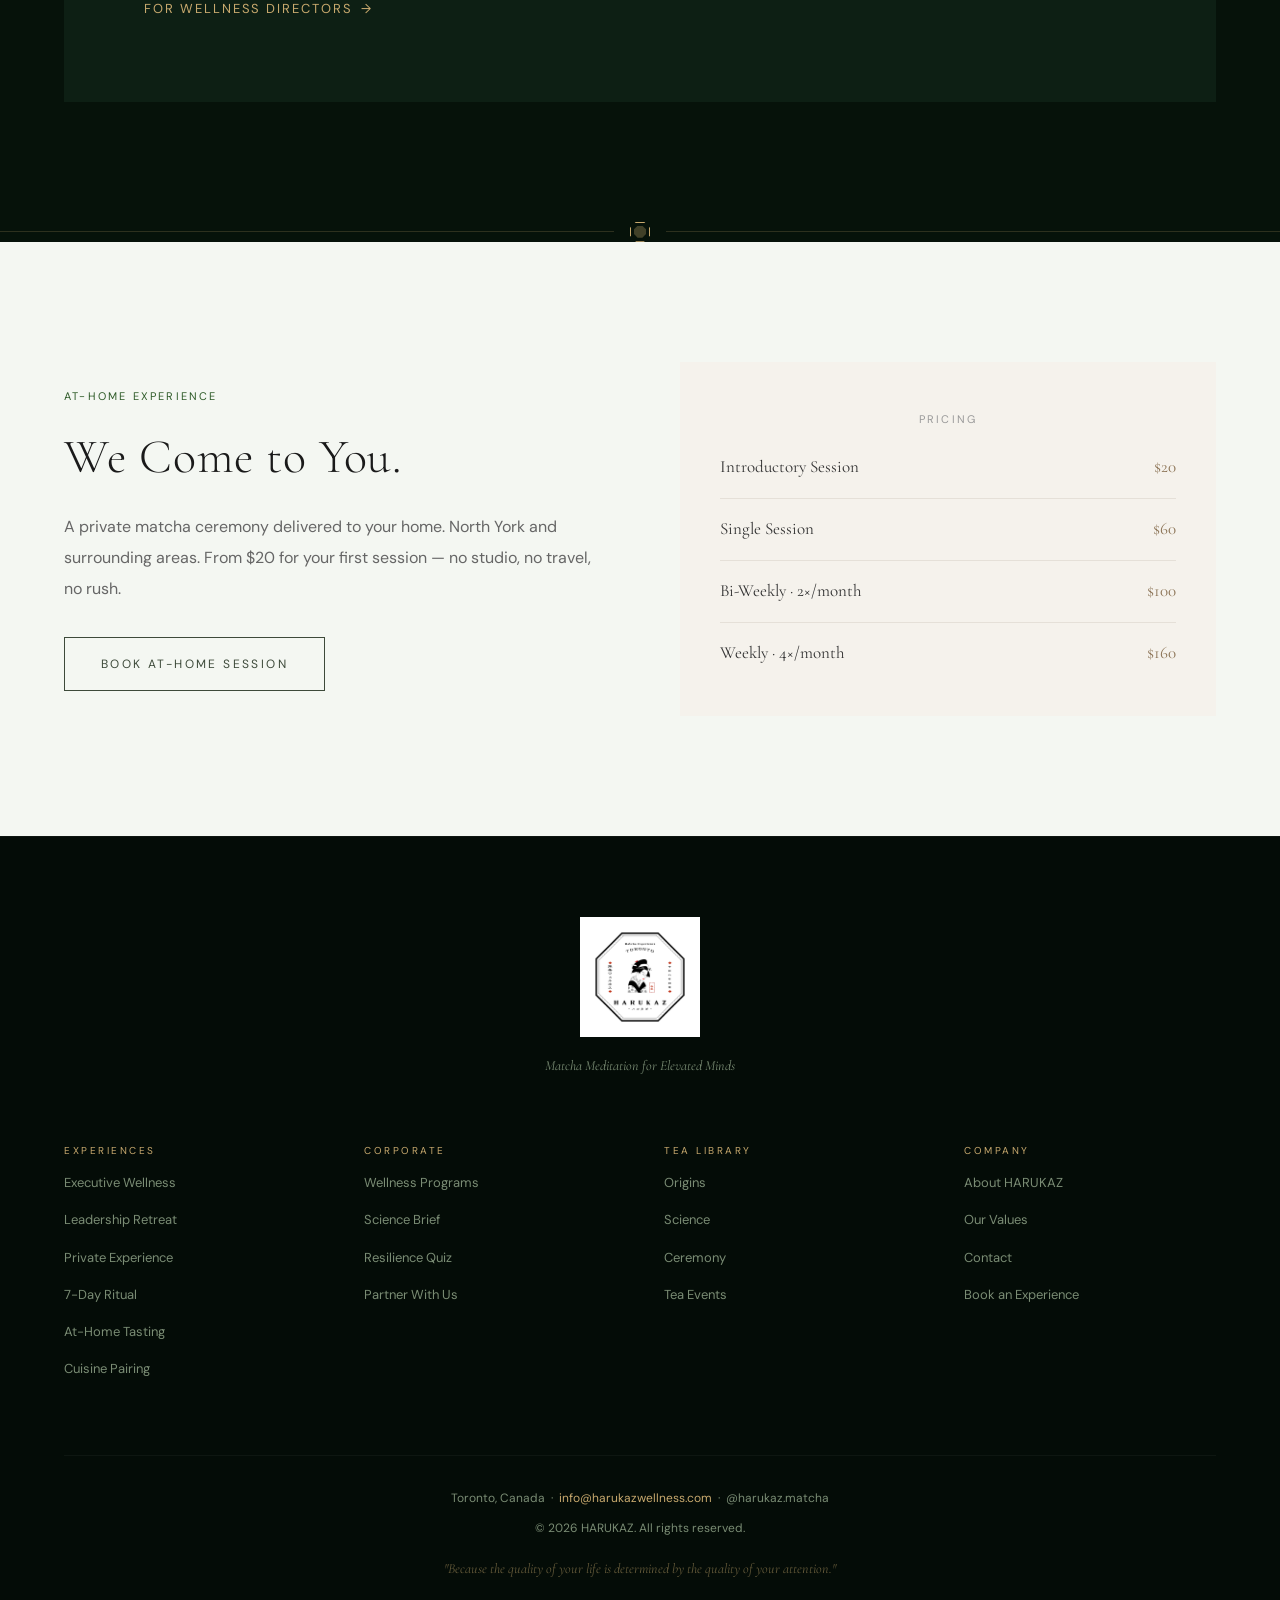
==== commit 4ddda568: "Add separate service pages with 60-min session timelines - home-visit.html: added 60-minute session " ====
--- a/index.html
+++ b/index.html
@@ -302,7 +302,7 @@
       </a>
 
       <!-- 2: 7-Day Ritual -->
-      <a href="services.html#ritual" style="display:block;text-decoration:none;color:inherit;">
+      <a href="7-day.html" style="display:block;text-decoration:none;color:inherit;">
         <article class="card card--light card--service reveal reveal-delay-1" style="height:100%;">
           <div class="card__image">
             <img src="assets/7-Day_Matcha_Ritual_Just_like_a_7-day_detox_and.png" alt="7-Day Matcha Ritual" style="width:100%;aspect-ratio:16/9;object-fit:cover;display:block;">
@@ -317,7 +317,7 @@
       </a>
 
       <!-- 3: At-Home Tasting -->
-      <a href="services.html#tasting" style="display:block;text-decoration:none;color:inherit;">
+      <a href="tasting.html" style="display:block;text-decoration:none;color:inherit;">
         <article class="card card--light card--service reveal reveal-delay-2" style="height:100%;">
           <div class="card__image">
             <img src="assets/privateMatchaExperience.png" alt="At-Home Tasting Experience" style="width:100%;aspect-ratio:16/9;object-fit:cover;display:block;">
@@ -529,8 +529,8 @@
           <li><a href="services.html#executive">Executive Wellness</a></li>
           <li><a href="services.html#leadership">Leadership Retreat</a></li>
           <li><a href="services.html#private">Private Experience</a></li>
-          <li><a href="services.html#ritual">7-Day Ritual</a></li>
-          <li><a href="services.html#tasting">At-Home Tasting</a></li>
+          <li><a href="7-day.html">7-Day Ritual</a></li>
+          <li><a href="tasting.html">At-Home Tasting</a></li>
           <li><a href="services.html#pairing">Cuisine Pairing</a></li>
         </ul>
       </div>
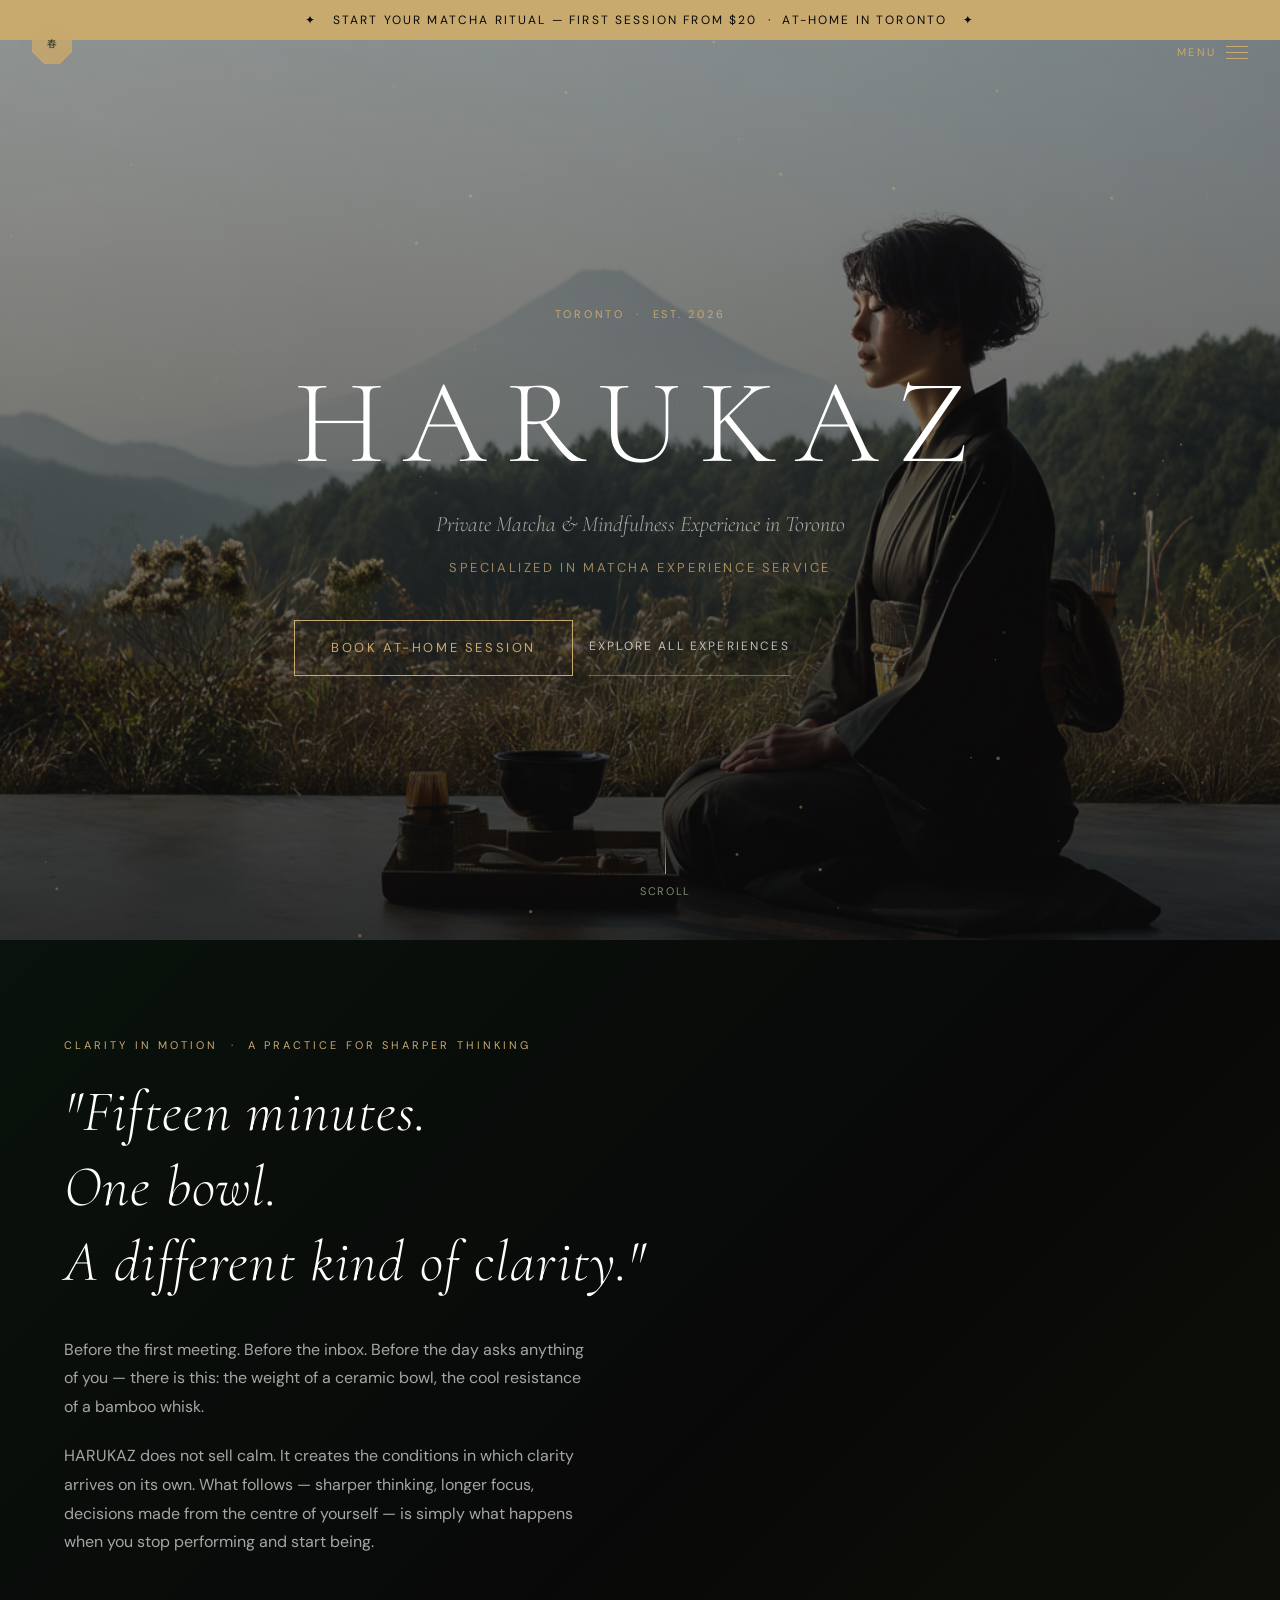
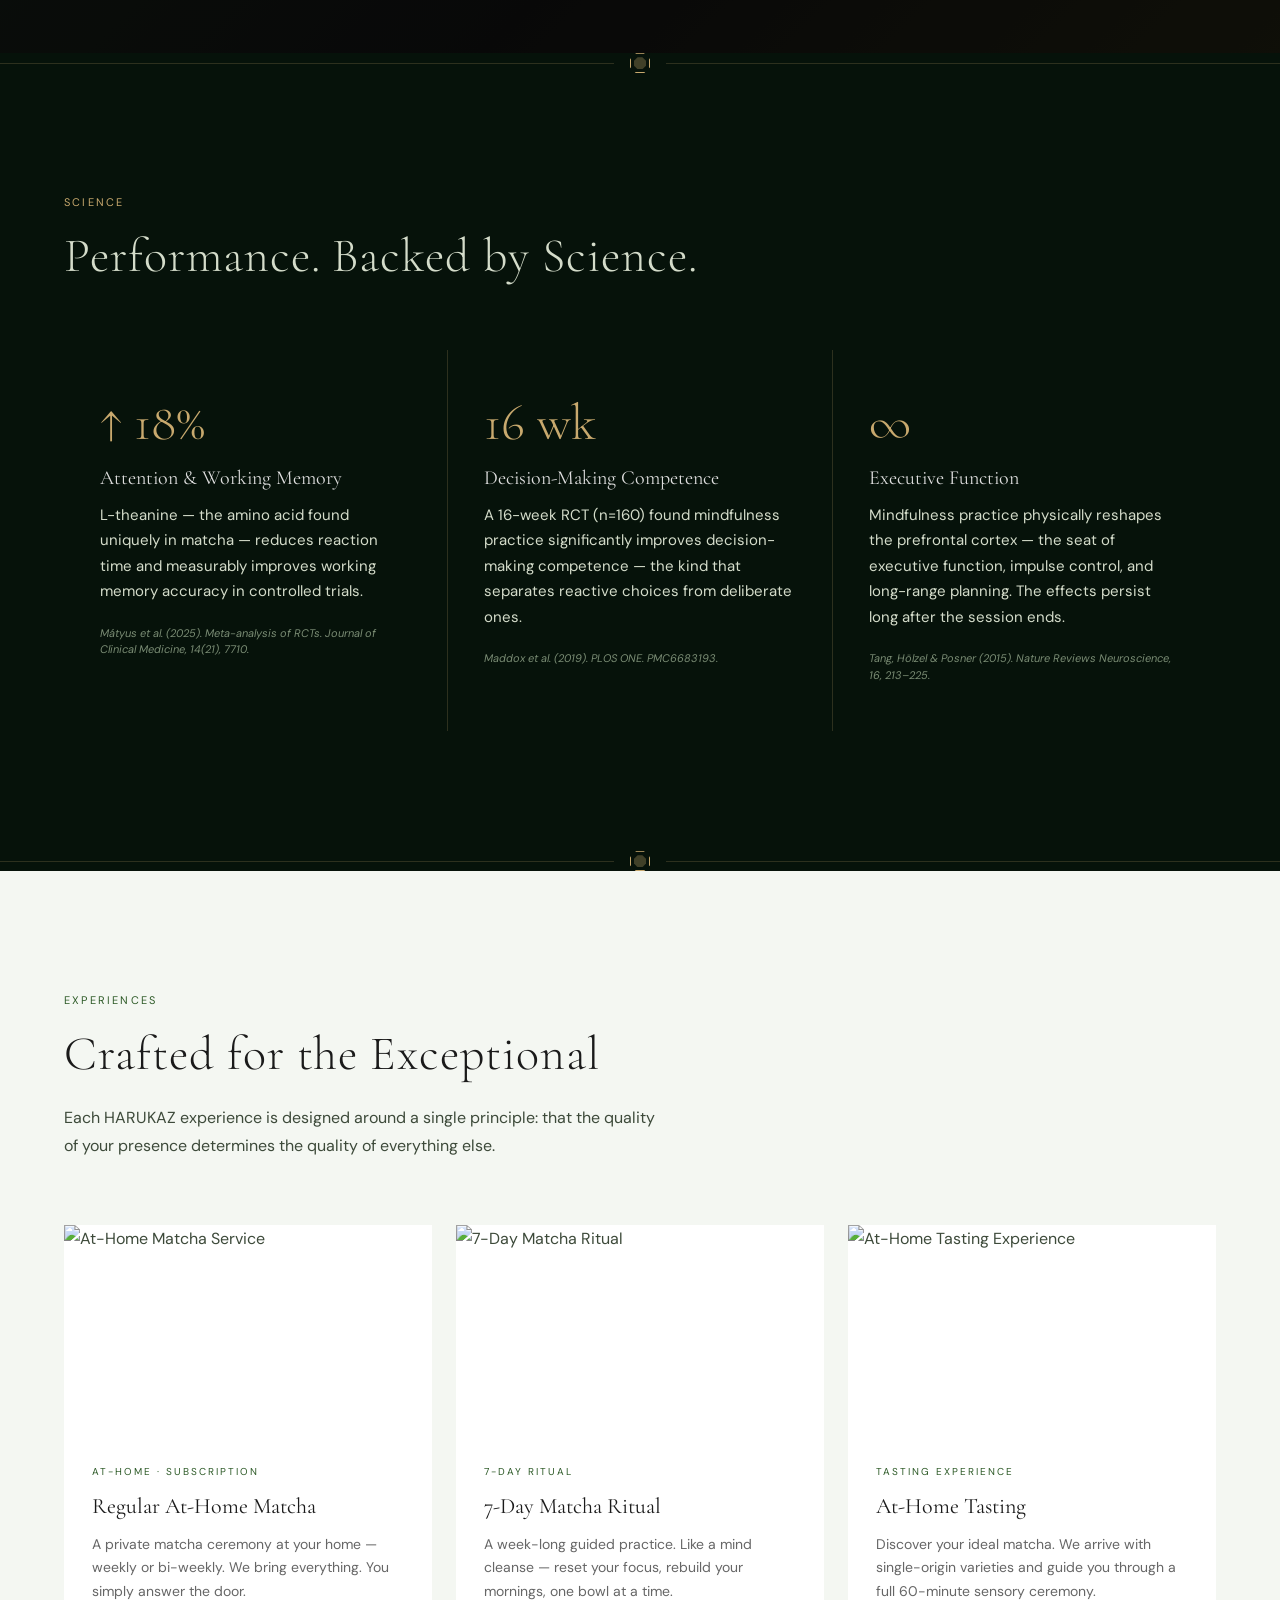
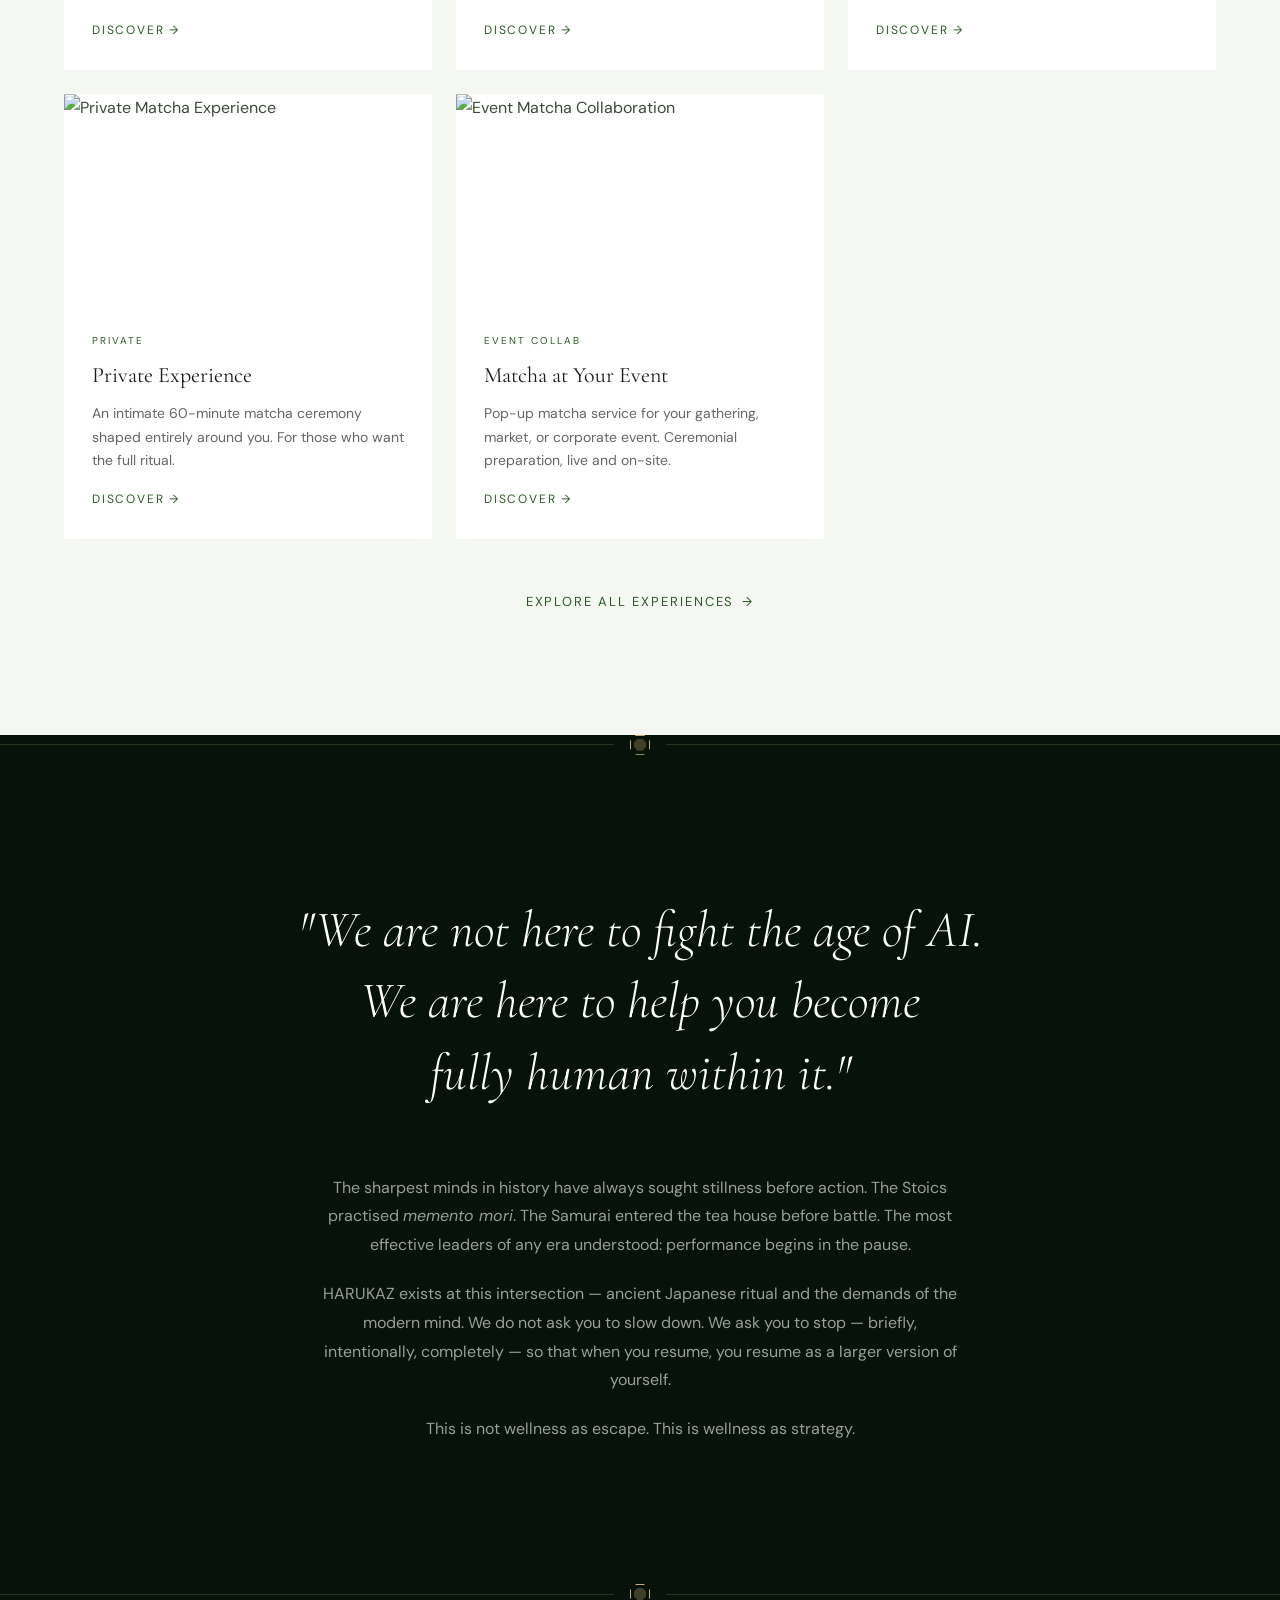
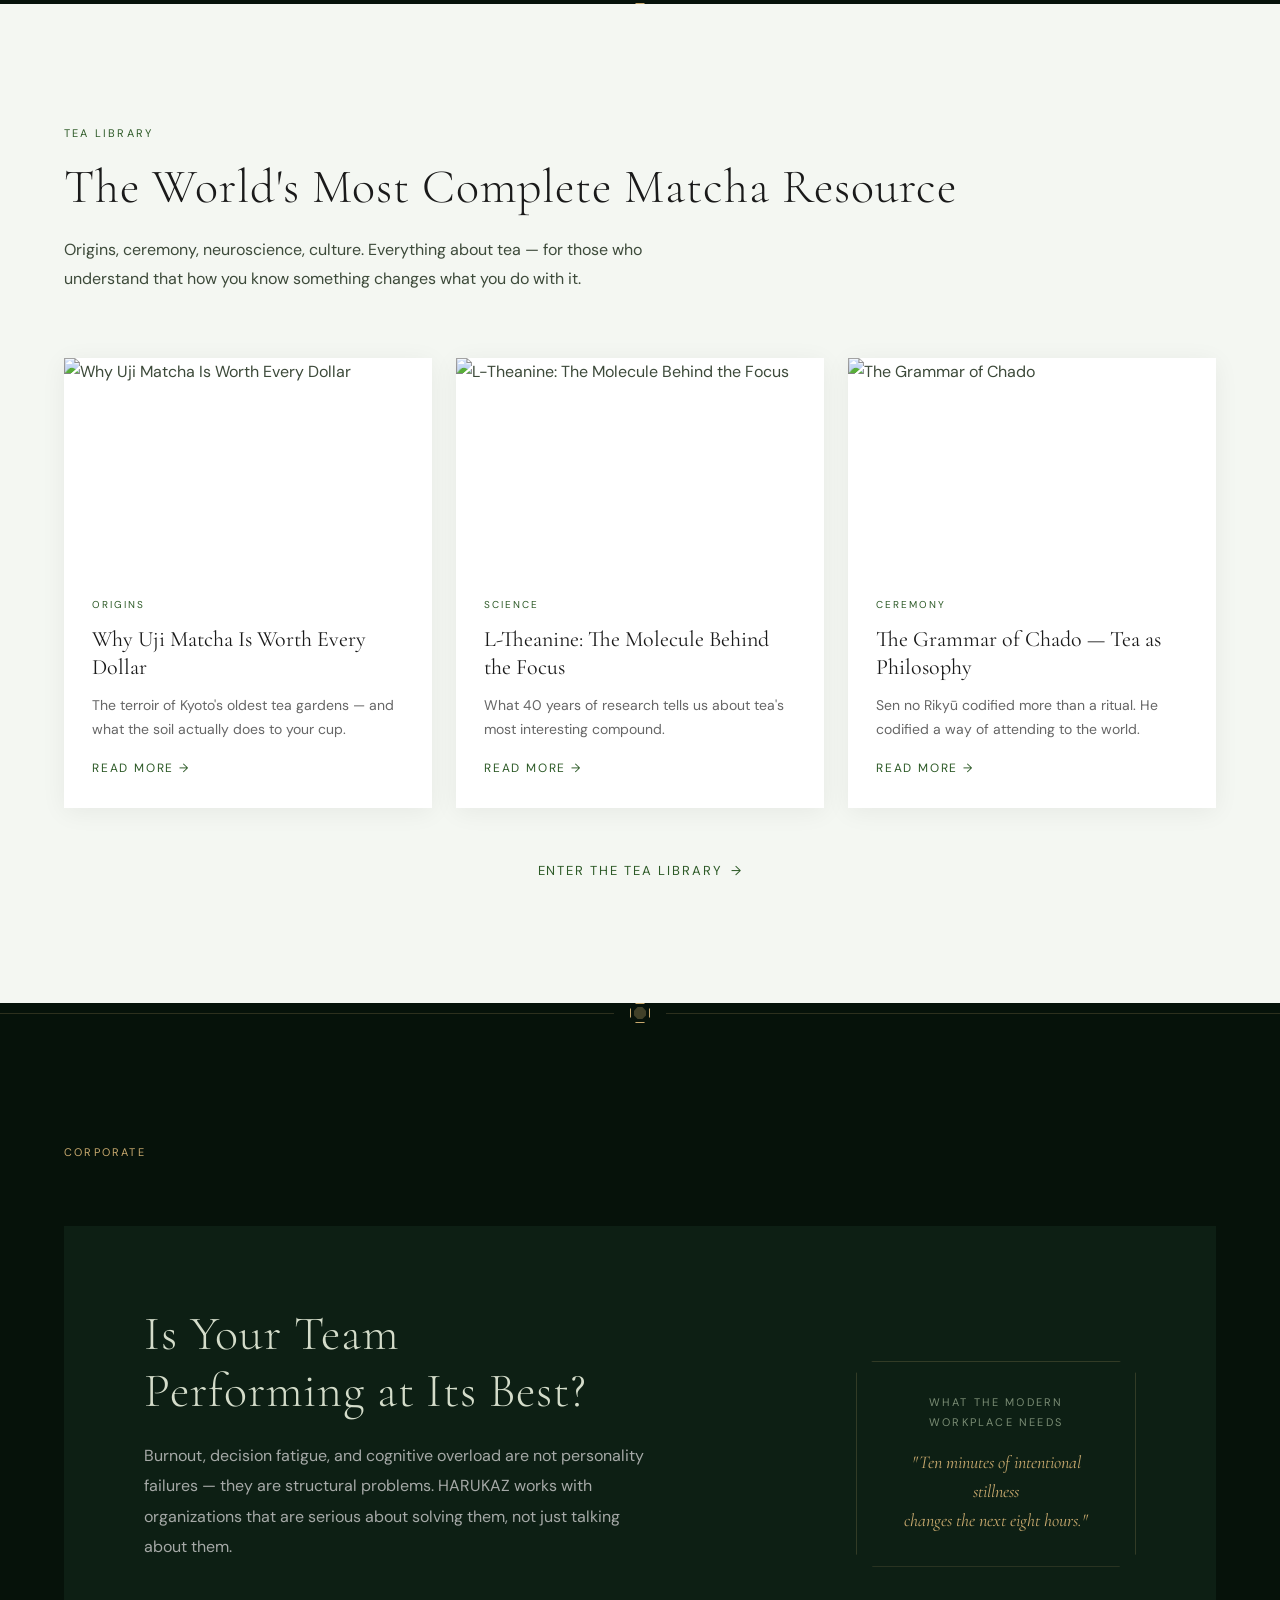
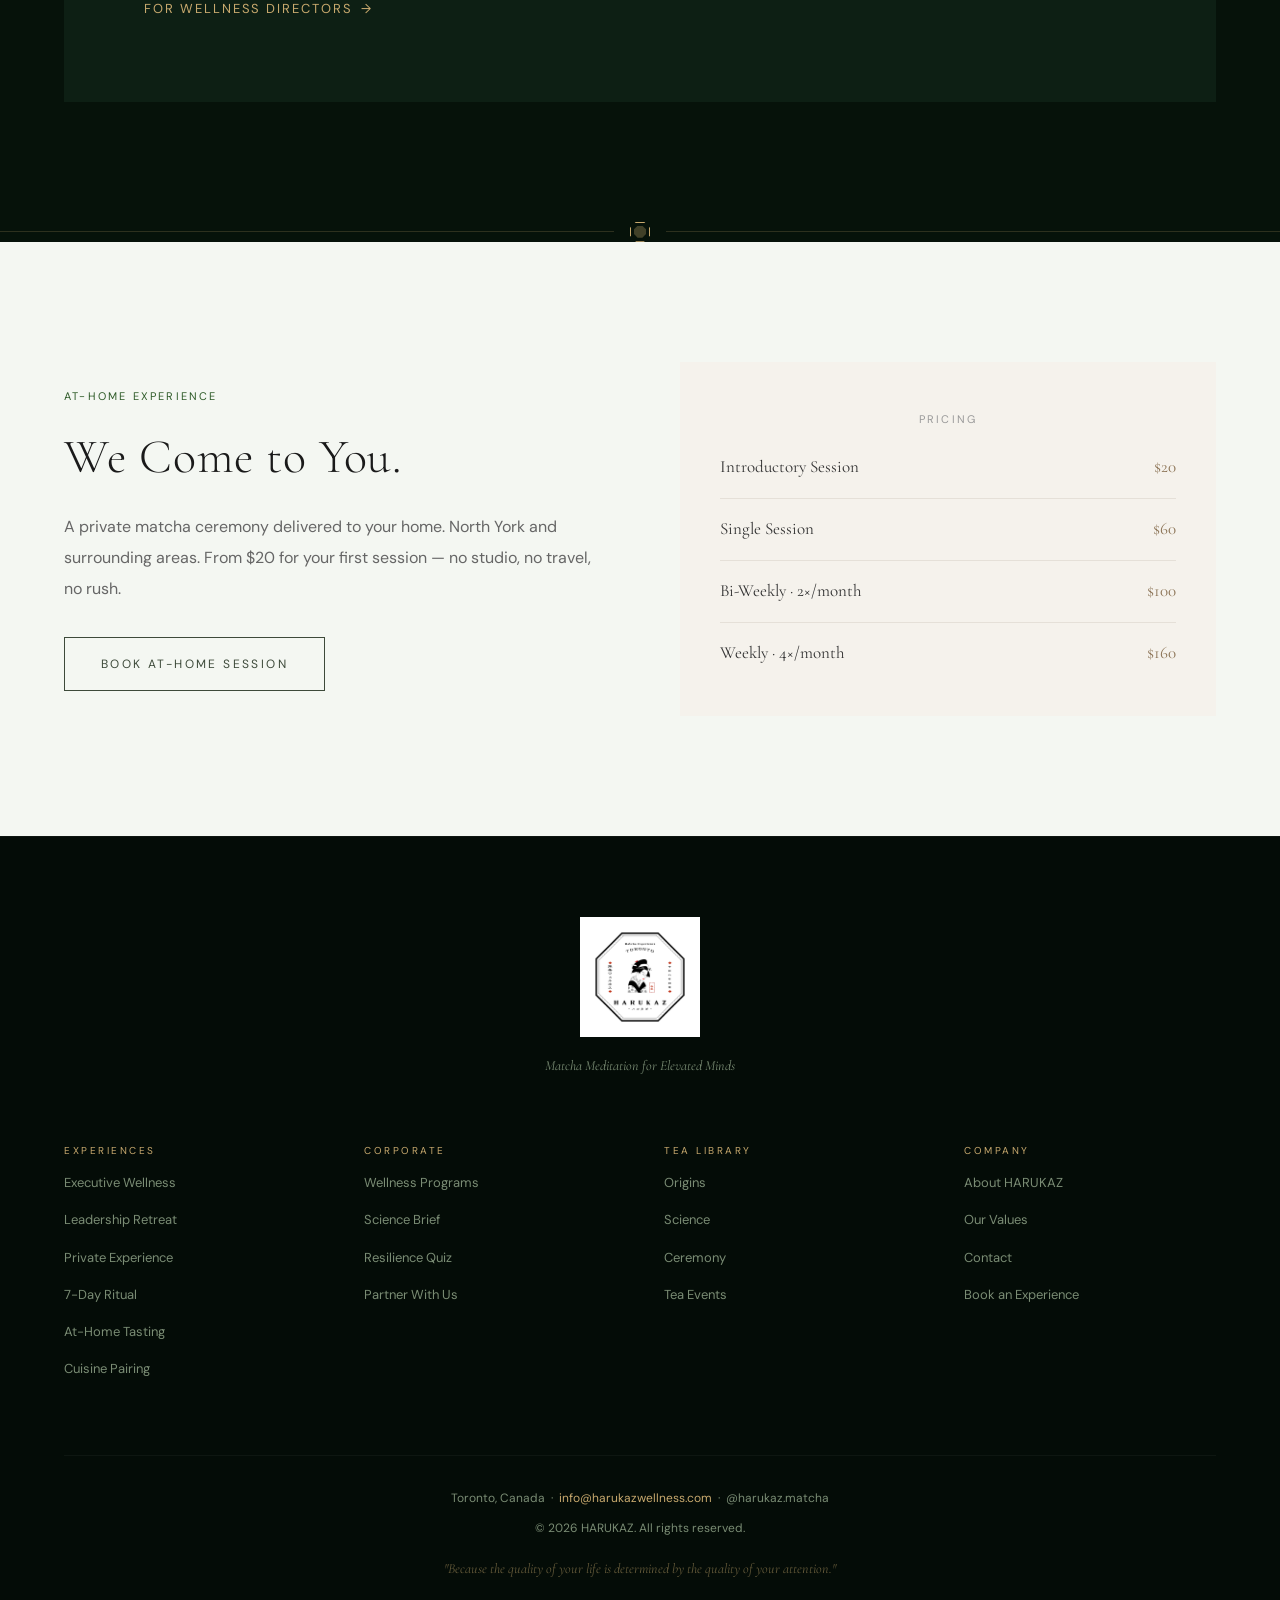
==== commit 37b98c51: "added new page - booking home tasting" ====
--- a/index.html
+++ b/index.html
@@ -184,6 +184,7 @@
     <li><a href="about.html">ABOUT</a></li>
     <li><a href="contact.html">CONTACT</a></li>
     <li><a href="home-visit.html">AT-HOME</a></li>
+    <li><a href="private-tasting.html">AT-HOME</a></li>
   </ul>
 </div>
 
--- a/style.css
+++ b/style.css
@@ -204,7 +204,9 @@
   display: flex;
   flex-direction: column;
   align-items: center;
-  justify-content: center;
+  justify-content: safe center;
+  overflow-y: auto;
+  padding: 32px 20px;
   opacity: 0;
   pointer-events: none;
   transition: opacity 0.5s ease;
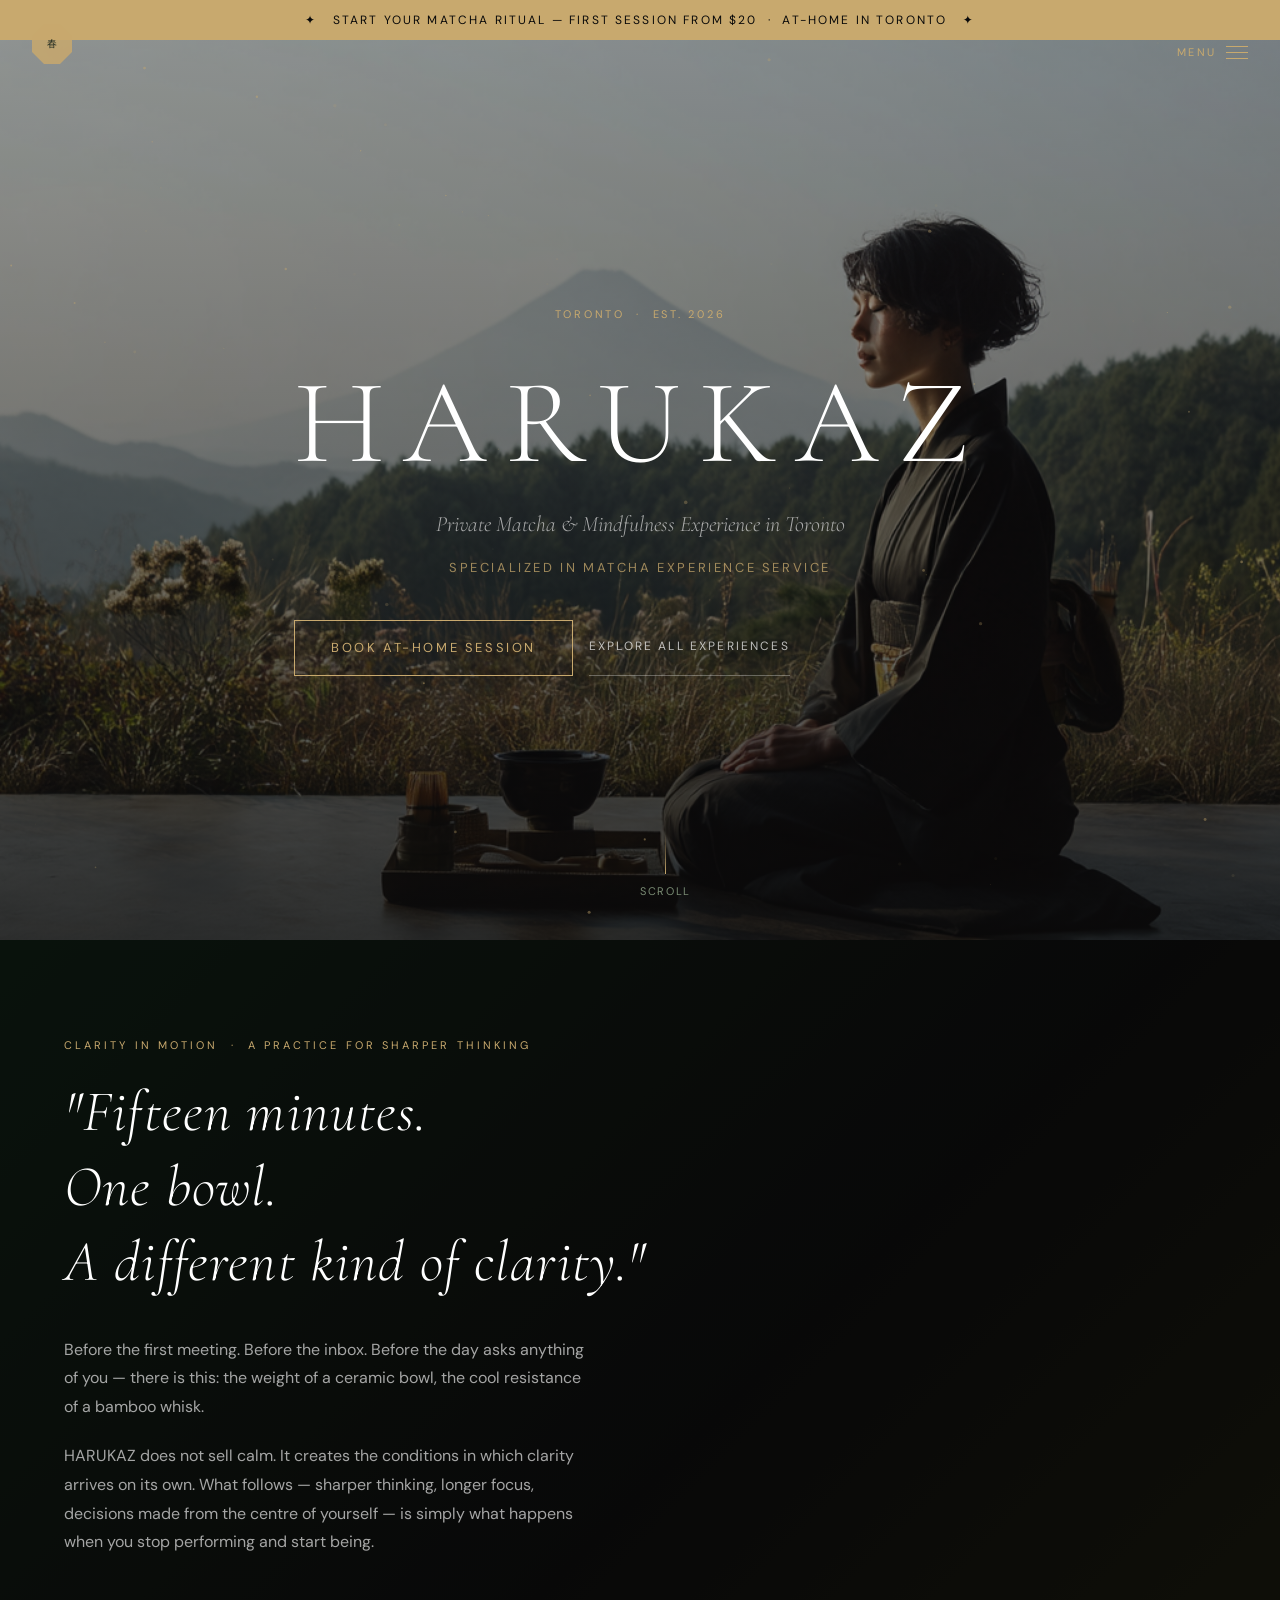
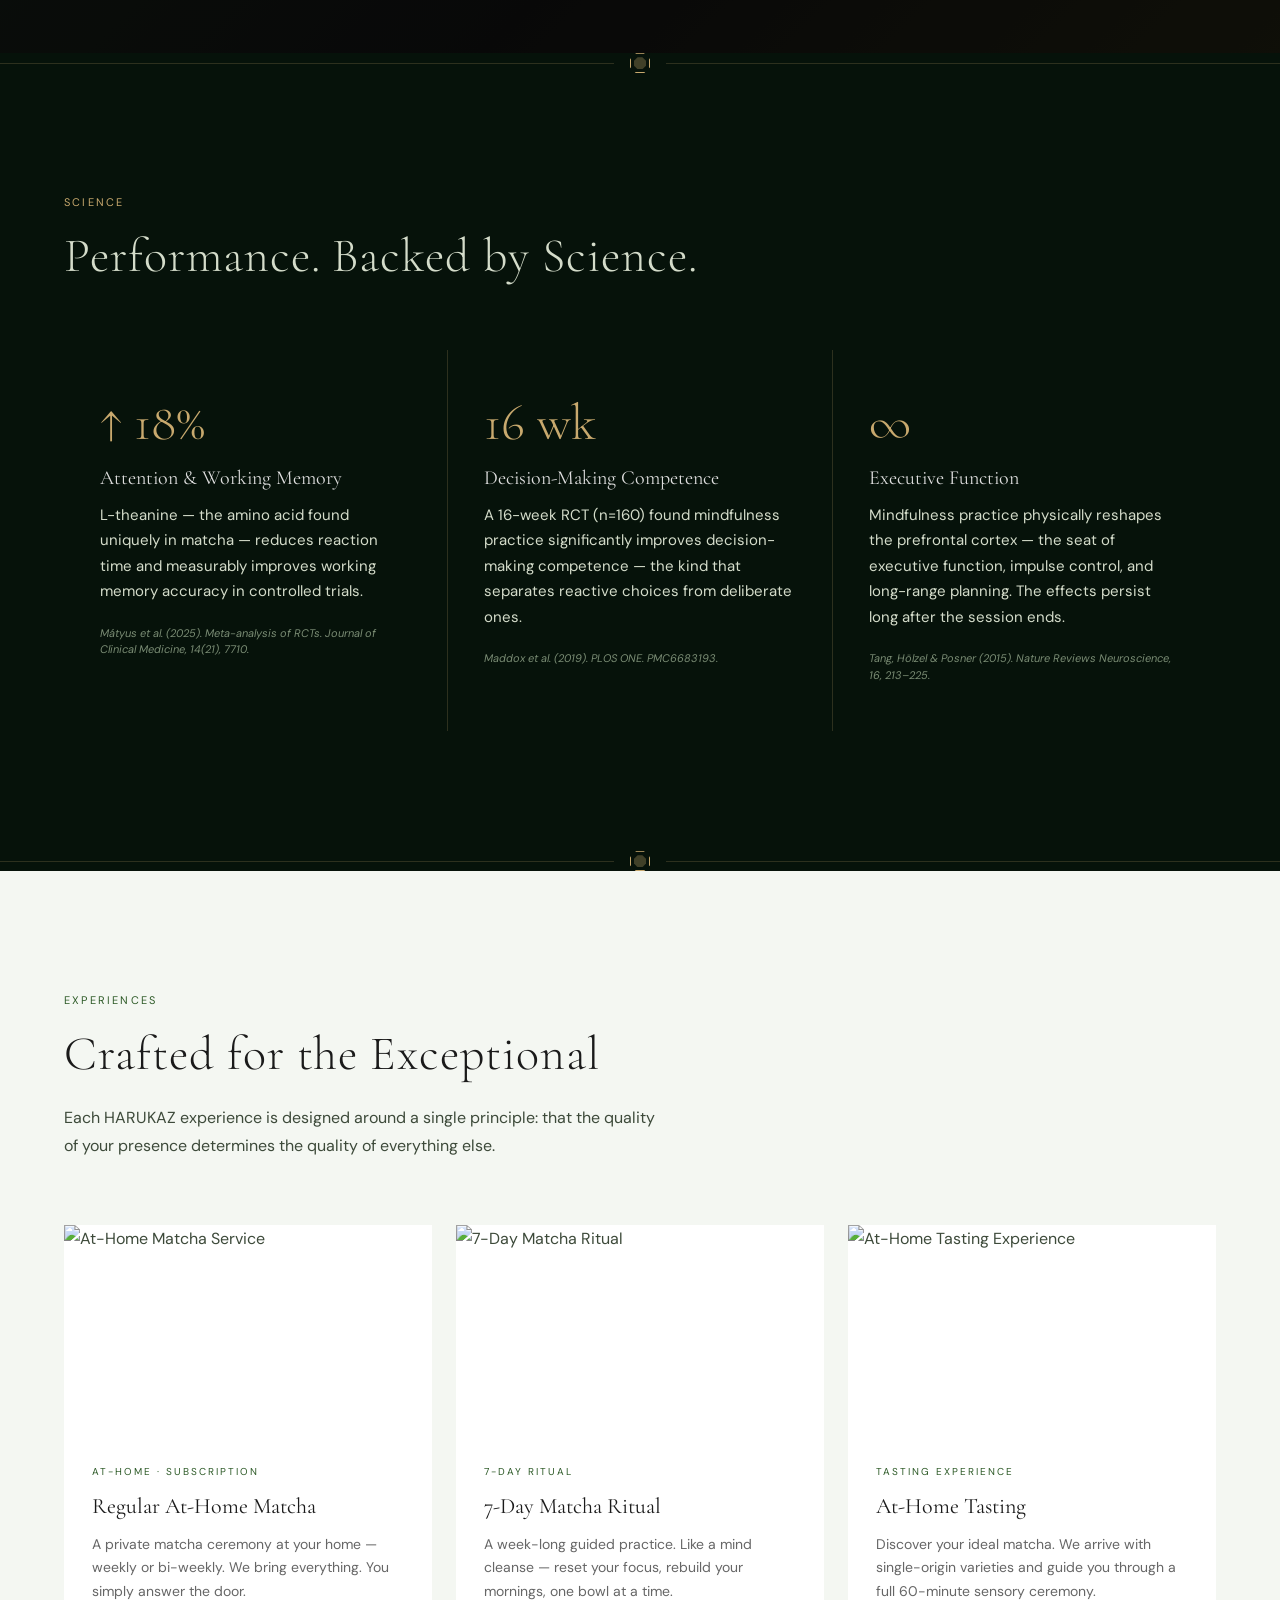
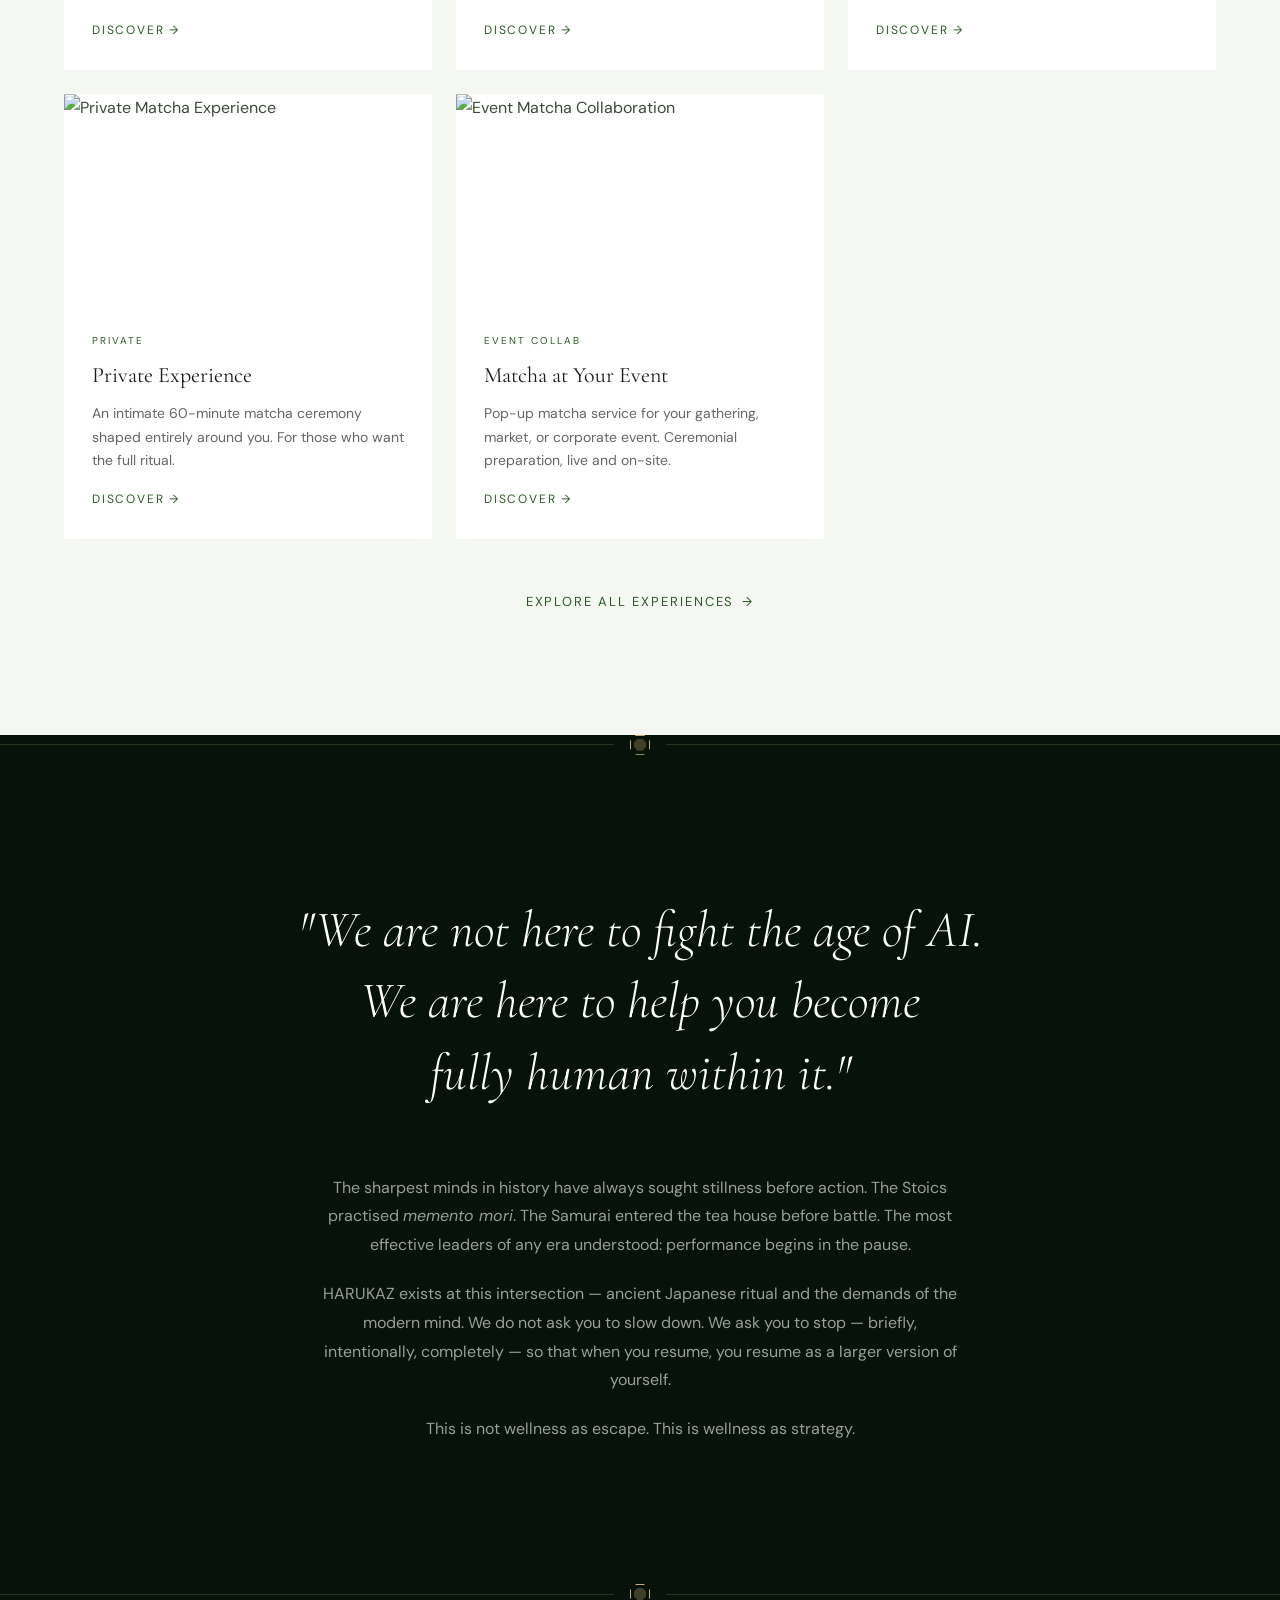
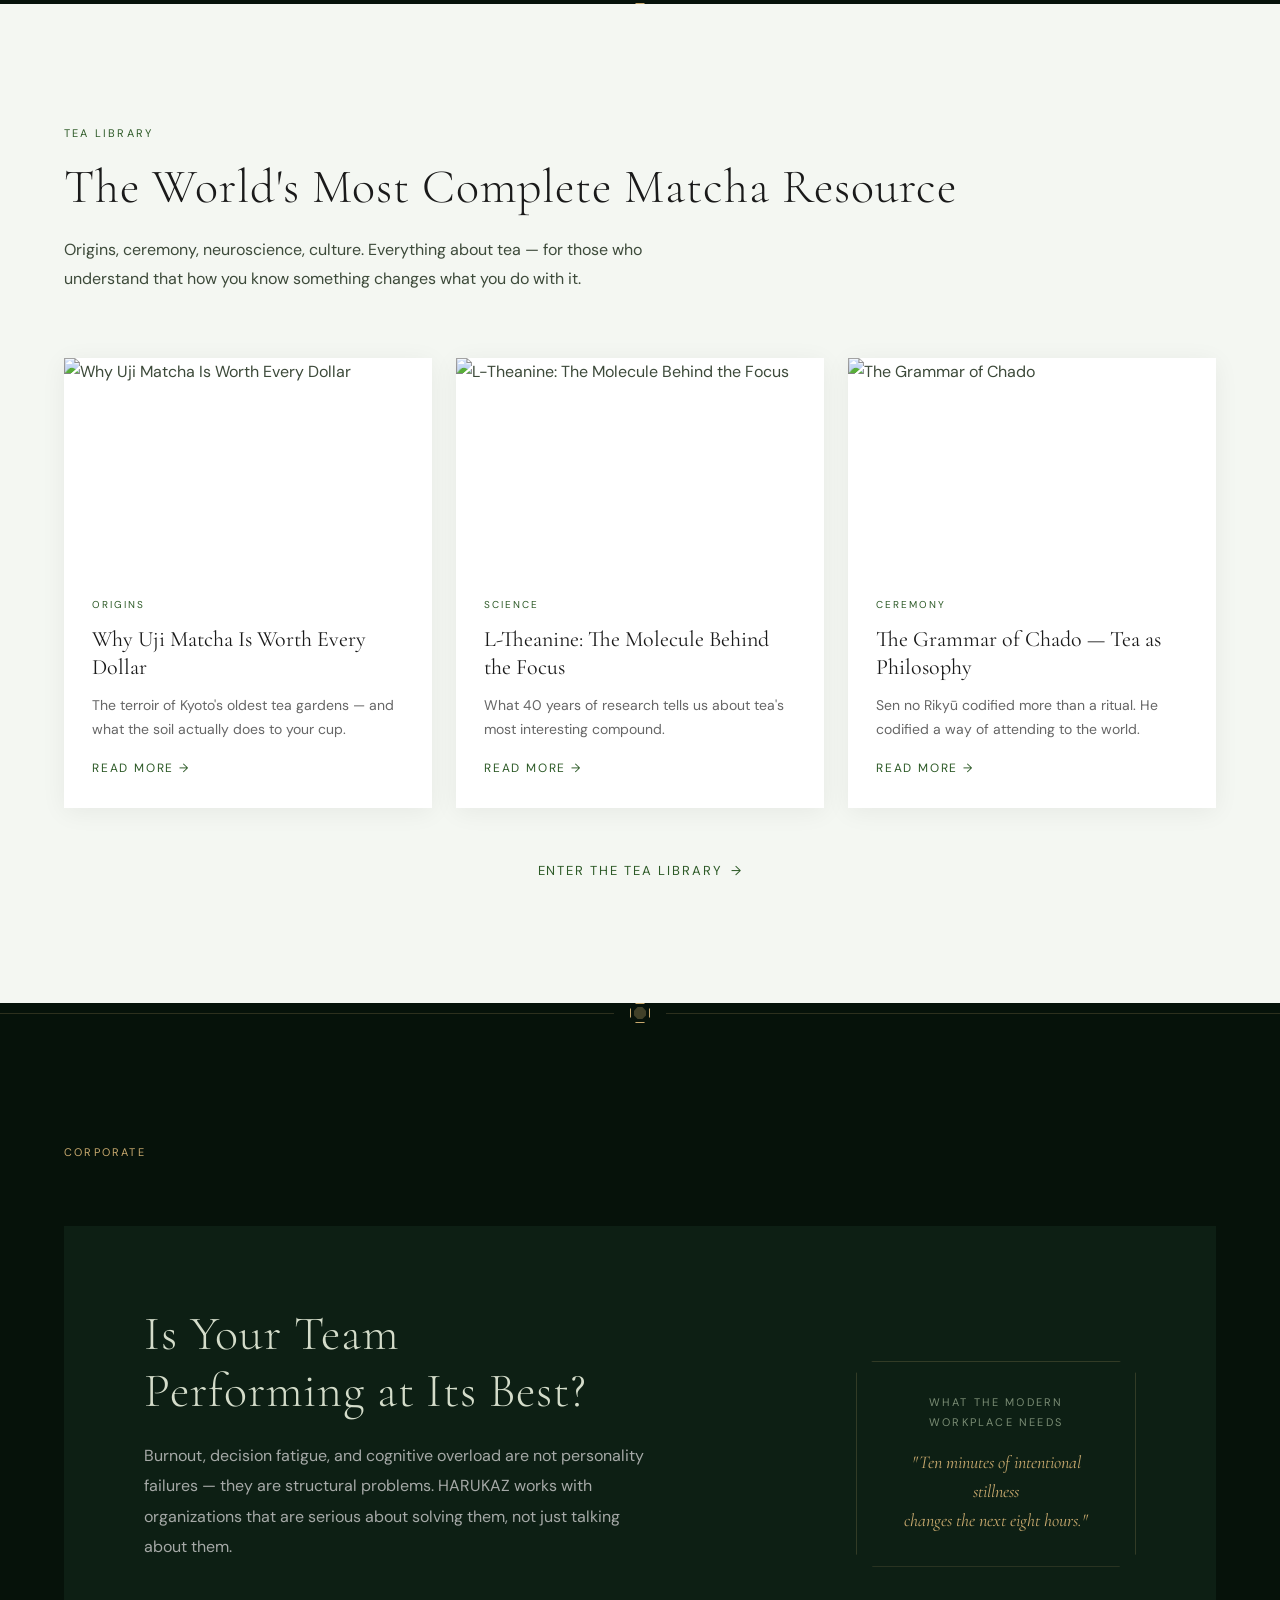
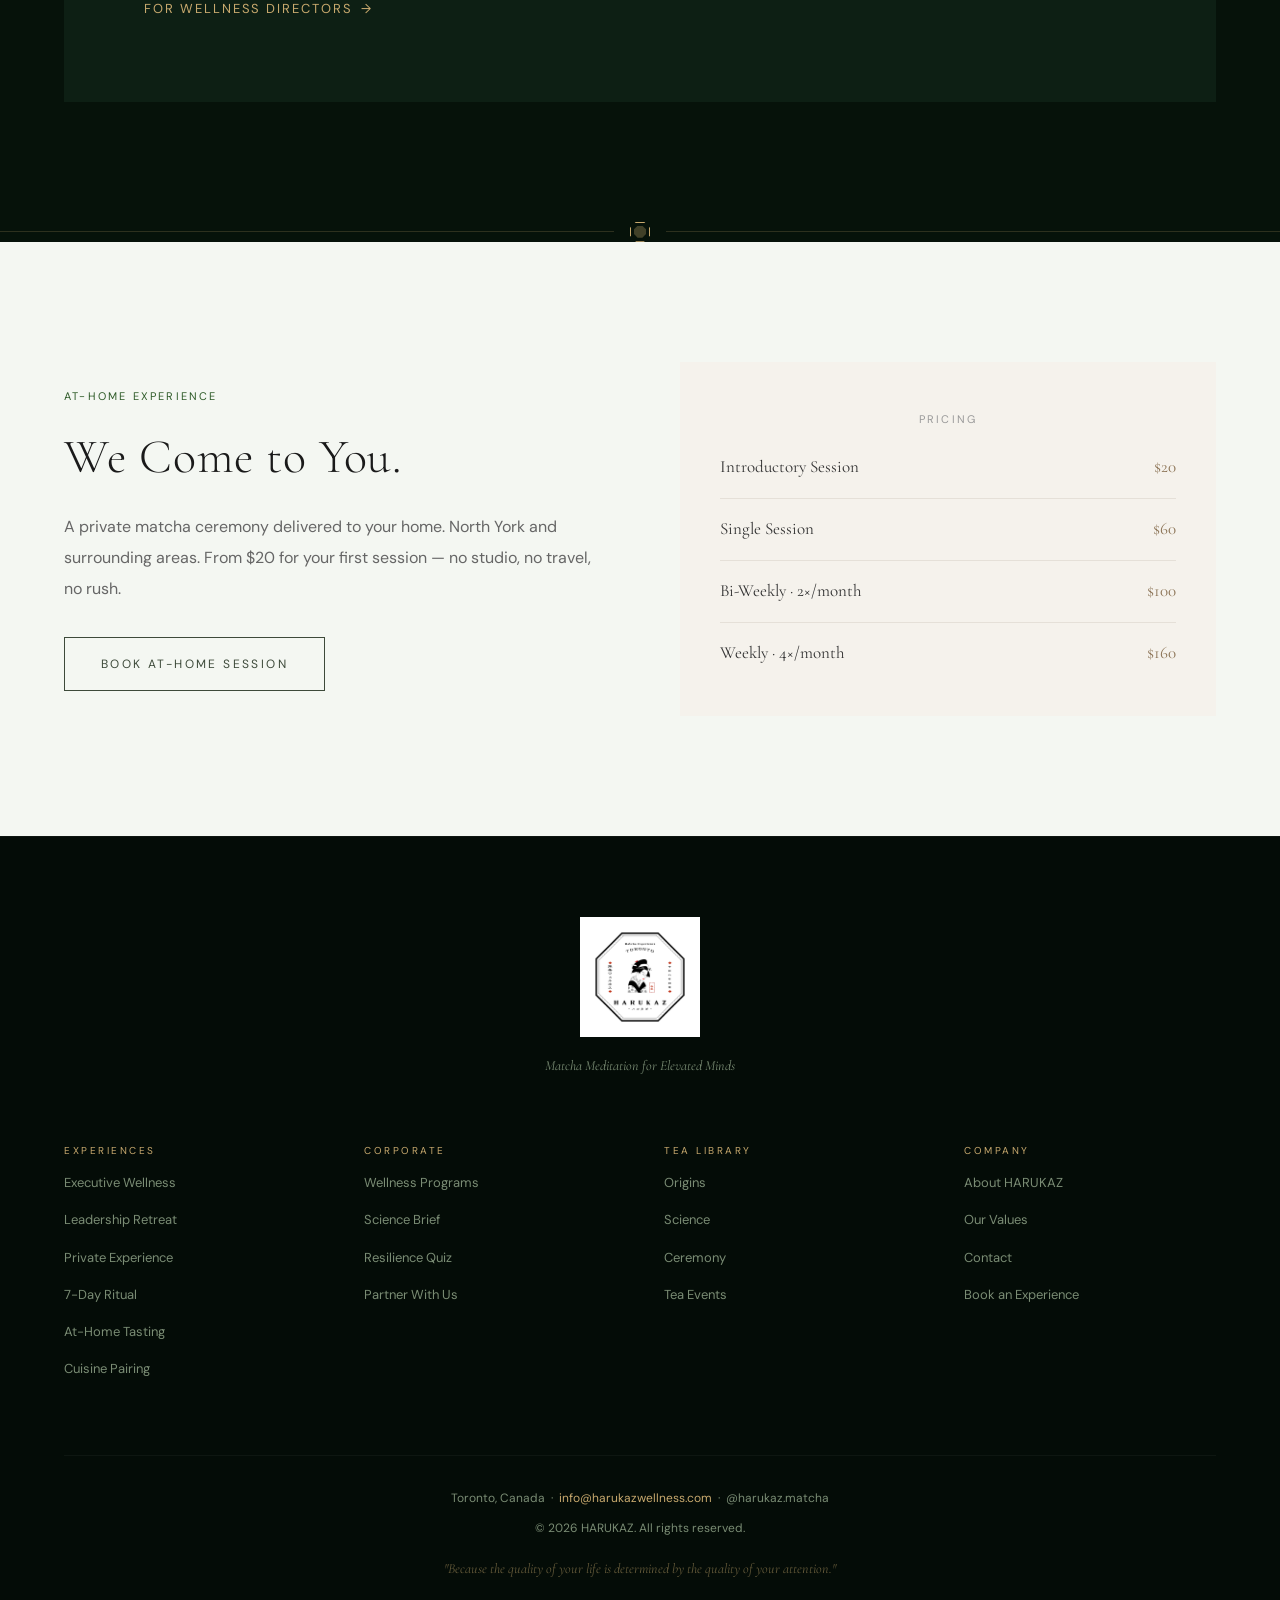
==== commit 1c87b0da: "add tag" ====
--- a/index.html
+++ b/index.html
@@ -148,6 +148,17 @@
     }
   </style>
 </head>
+
+<!-- Google tag (gtag.js) -->
+<script async src="https://www.googletagmanager.com/gtag/js?id=G-72LXTEG70L"></script>
+<script>
+  window.dataLayer = window.dataLayer || [];
+  function gtag(){dataLayer.push(arguments);}
+  gtag('js', new Date());
+
+  gtag('config', 'G-72LXTEG70L');
+</script>
+
 <body>
 
 <!-- ── Top Announcement Bar ── -->
